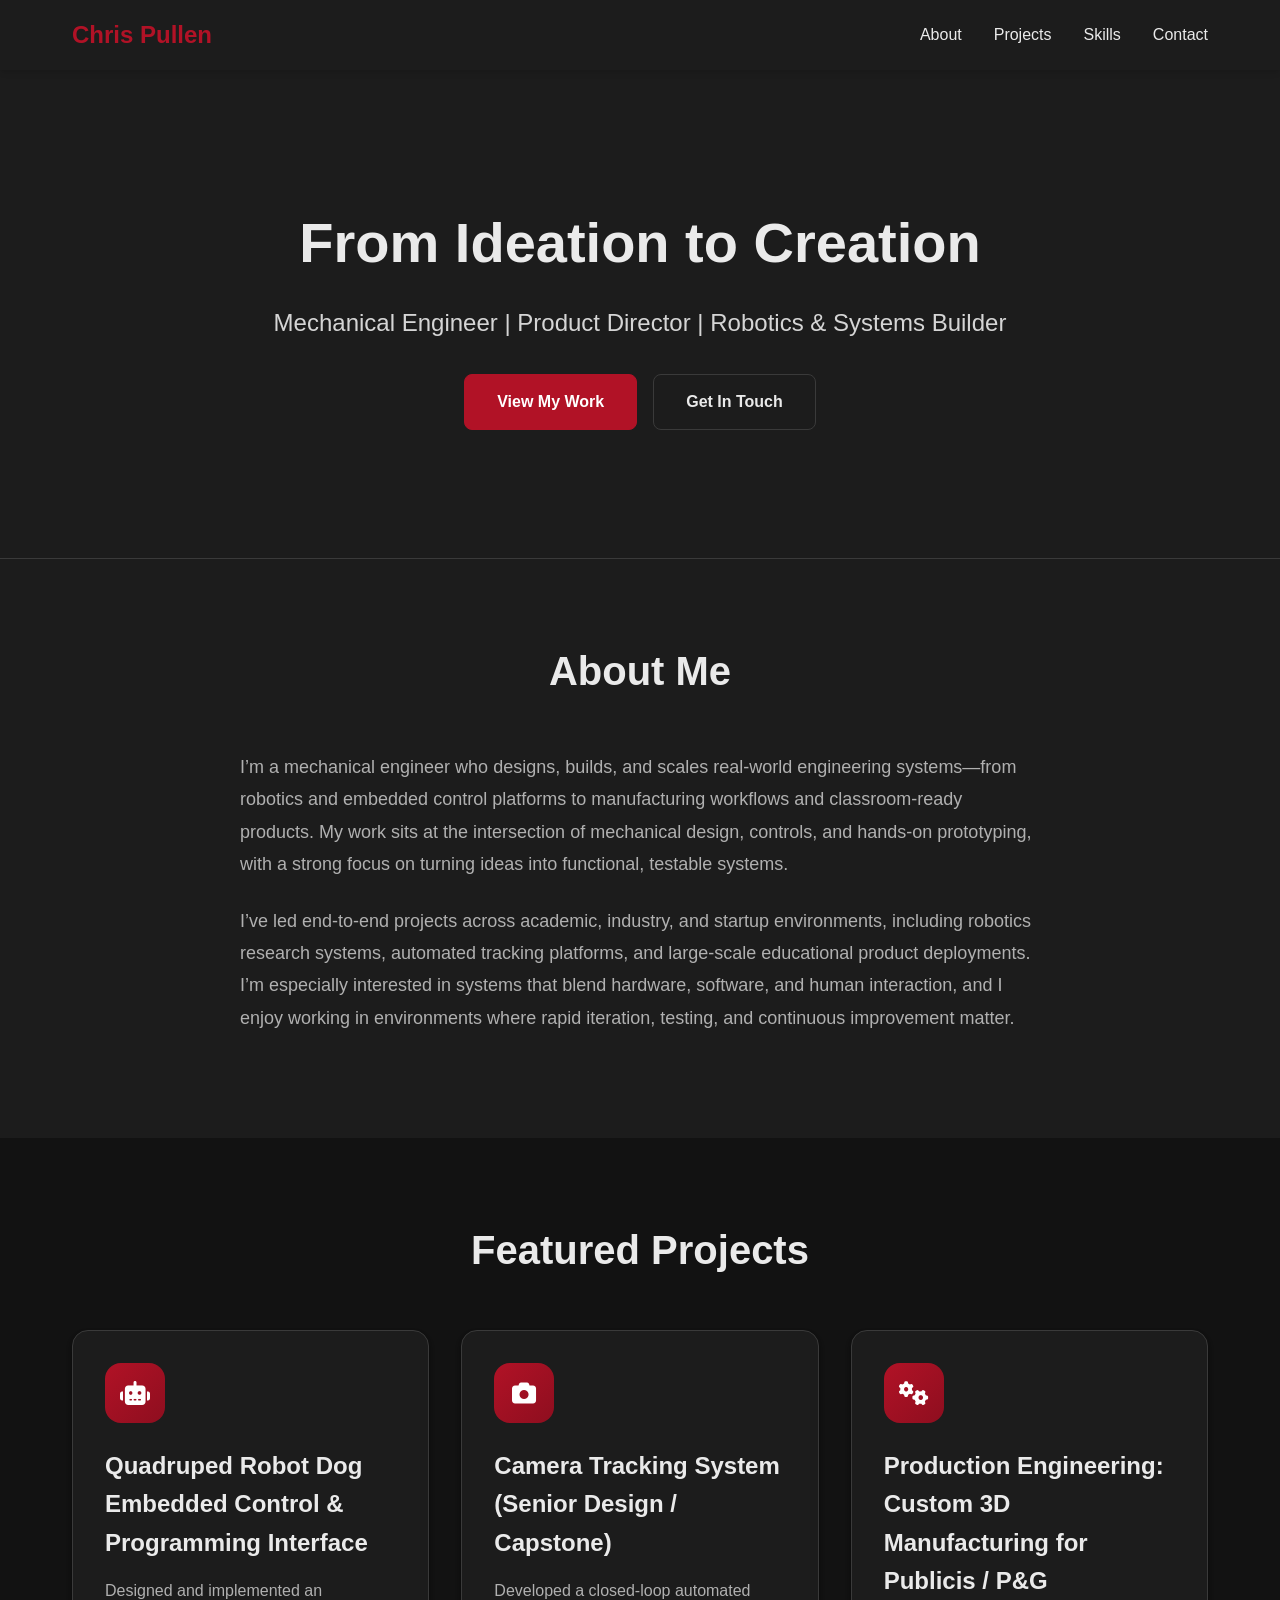
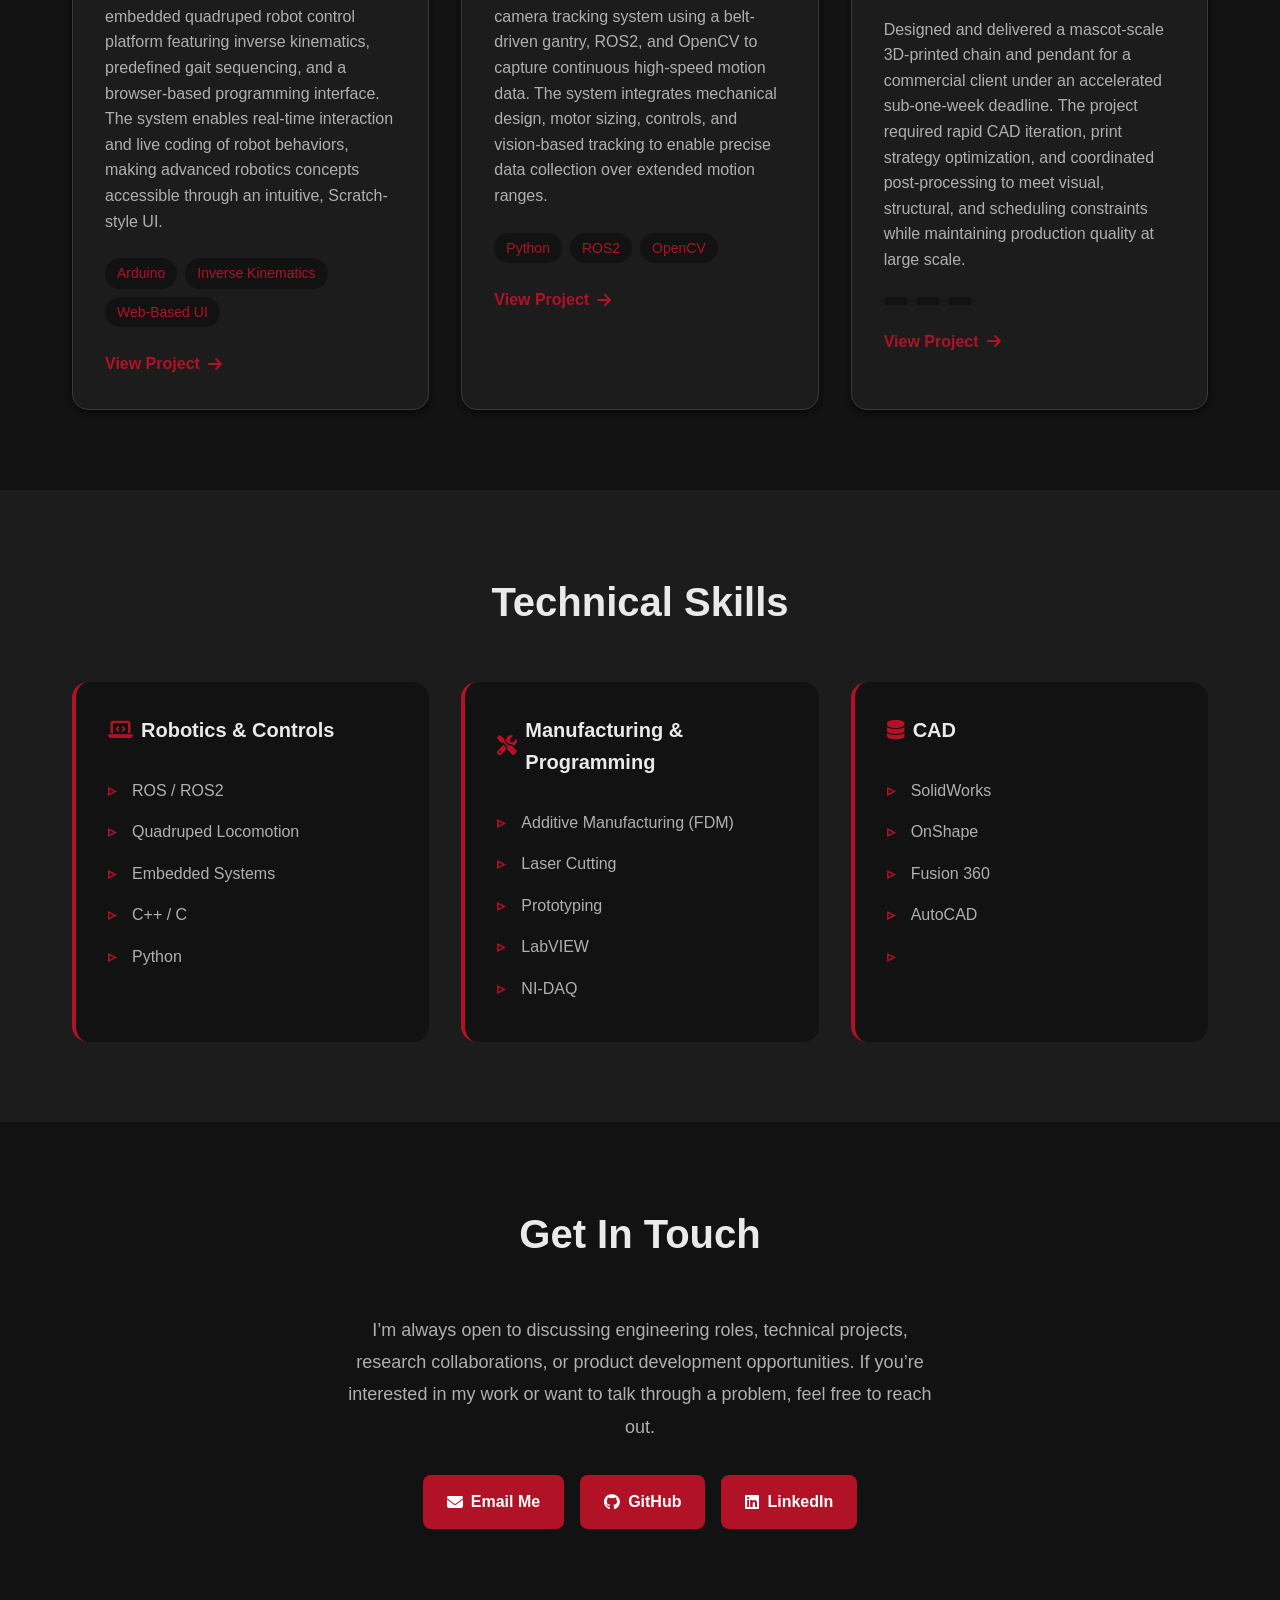
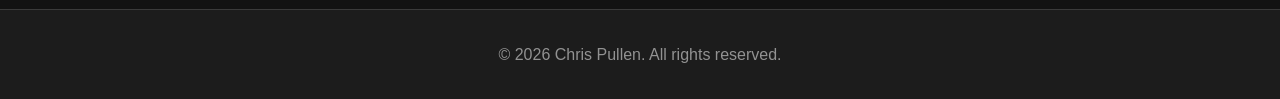
==== index.html @ be99e991 "Add individual project detail pages with gallery placeholders - Created project-quadruped.html, proj" ====
<!DOCTYPE html>
<html lang="en">
<head>
    <meta charset="UTF-8">
    <meta name="viewport" content="width=device-width, initial-scale=1.0">
    <meta name="description" content="Engineering Portfolio - Chris Pullen">
    <title>Chris Pullen - Engineering Portfolio</title>
    <link rel="stylesheet" href="styles.css">
    <link rel="stylesheet" href="https://cdnjs.cloudflare.com/ajax/libs/font-awesome/6.4.0/css/all.min.css">
</head>
<body>
    <!-- Navigation -->
    <nav class="navbar">
        <div class="container">
            <div class="nav-brand">Chris Pullen</div>
            <ul class="nav-menu">
                <li><a href="#about">About</a></li>
                <li><a href="#projects">Projects</a></li>
                <li><a href="#skills">Skills</a></li>
                <li><a href="#contact">Contact</a></li>
            </ul>
            <div class="hamburger">
                <span></span>
                <span></span>
                <span></span>
            </div>
        </div>
    </nav>

    <!-- Hero Section -->
    <section class="hero">
        <div class="container">
            <h1 class="hero-title">From Ideation to Creation</h1>
            
            <p class="hero-subtitle">Mechanical Engineer | Product Director | Robotics & Systems Builder</p>
            <div class="hero-cta">
                <a href="#projects" class="btn btn-primary">View My Work</a>
                <a href="#contact" class="btn btn-secondary">Get In Touch</a>
            </div>
        </div>
    </section>

    <!-- About Section -->
    <section id="about" class="section about">
        <div class="container">
            <h2 class="section-title">About Me</h2>
            <div class="about-content">
                <div class="about-text">
                    <p>
                        I’m a mechanical engineer who designs, builds, and scales real-world engineering systems—from robotics and embedded control platforms to manufacturing workflows and classroom-ready products.
                        My work sits at the intersection of mechanical design, controls, and hands-on prototyping, with a strong focus on turning ideas into functional, testable systems.
                    </p>
                    <p>
                       I’ve led end-to-end projects across academic, industry, and startup environments, including robotics research systems, automated tracking platforms, and large-scale educational product deployments. 
                        I’m especially interested in systems that blend hardware, software, and human interaction, and I enjoy working in environments where rapid iteration, testing, and continuous improvement matter.
                    </p>
                </div>
            </div>
        </div>
    </section>

    <!-- Projects Section -->
    <section id="projects" class="section projects">
        <div class="container">
            <h2 class="section-title">Featured Projects</h2>
            <div class="projects-grid">
                <div class="project-card">
                    <div class="project-icon">
                        <i class="fas fa-robot"></i>
                    </div>
                    <h3>Quadruped Robot Dog Embedded Control & Programming Interface</h3>
                    <p>Designed and implemented an embedded quadruped robot control platform featuring inverse kinematics, predefined gait sequencing, and a browser-based programming interface.
                        The system enables real-time interaction and live coding of robot behaviors, making advanced robotics concepts accessible through an intuitive, Scratch-style UI.</p>
                    <div class="project-tech">
                        <span class="tech-tag">Arduino</span>
                        <span class="tech-tag">Inverse Kinematics</span>
                        <span class="tech-tag">Web-Based UI</span>
                    </div>
                    <a href="project-quadruped.html" class="project-link">View Project <i class="fas fa-arrow-right"></i></a>
                </div>

                <div class="project-card">
                    <div class="project-icon">
                        <i class="fas fa-camera"></i>
                    </div>
                    <h3>Camera Tracking System (Senior Design / Capstone)</h3>
                    <p>Developed a closed-loop automated camera tracking system using a belt-driven gantry, ROS2, and OpenCV to capture continuous high-speed motion data. 
                        The system integrates mechanical design, motor sizing, controls, and vision-based tracking to enable precise data collection over extended motion ranges.</p>
                    <div class="project-tech">
                        <span class="tech-tag">Python</span>
                        <span class="tech-tag">ROS2</span>
                        <span class="tech-tag">OpenCV</span>
                    </div>
                    <a href="project-camera-tracking.html" class="project-link">View Project <i class="fas fa-arrow-right"></i></a>
                </div>

                <div class="project-card">
                    <div class="project-icon">
                        <i class="fas fa-gears"></i>
                    </div>
                    <h3>Production Engineering: Custom 3D Manufacturing for Publicis / P&G</h3>
                    <p>Designed and delivered a mascot-scale 3D-printed chain and pendant for a commercial client under an accelerated sub-one-week deadline.
                        The project required rapid CAD iteration, print strategy optimization, and coordinated post-processing to meet visual, structural, and scheduling constraints while maintaining production quality at large scale.</p>
                    <div class="project-tech">
                        <span class="tech-tag"></span>
                        <span class="tech-tag"></span>
                        <span class="tech-tag"></span>
                    </div>
                    <a href="project-3d-manufacturing.html" class="project-link">View Project <i class="fas fa-arrow-right"></i></a>
                </div>
            </div>
        </div>
    </section>

    <!-- Skills Section -->
    <section id="skills" class="section skills">
        <div class="container">
            <h2 class="section-title">Technical Skills</h2>
            <div class="skills-grid">
                <div class="skill-category">
                    <h3><i class="fas fa-laptop-code"></i> Robotics & Controls</h3>
                    <ul>
                        <li>ROS / ROS2</li>
                        <li>Quadruped Locomotion</li>
                        <li>Embedded Systems</li>
                        <li>C++ / C</li>
                        <li>Python</li>
                    </ul>
                </div>

                <div class="skill-category">
                    <h3><i class="fas fa-tools"></i> Manufacturing & Programming</h3>
                    <ul>
                        <li>Additive Manufacturing (FDM)</li>
                        <li>Laser Cutting</li>
                        <li>Prototyping</li>
                        <li>LabVIEW</li>
                        <li>NI-DAQ</li>
                    </ul>
                </div>

                <div class="skill-category">
                    <h3><i class="fas fa-database"></i>CAD</h3>
                    <ul>
                        <li>SolidWorks</li>
                        <li>OnShape</li>
                        <li>Fusion 360</li>
                        <li>AutoCAD</li>
                        <li></li>
                    </ul>
                </div>
            </div>
        </div>
    </section>

    <!-- Contact Section -->
    <section id="contact" class="section contact">
        <div class="container">
            <h2 class="section-title">Get In Touch</h2>
            <div class="contact-content">
                <p class="contact-text">
                    I’m always open to discussing engineering roles, technical projects, research collaborations, or product development opportunities. If you’re interested in my work or want to talk through a problem, feel free to reach out.
                </p>
                <div class="contact-links">
                    <a href="mailto:fivepullens@gmail.com" class="contact-btn">
                        <i class="fas fa-envelope"></i> Email Me
                    </a>
                    <a href="https://github.com/Chrispullen2001" target="_blank" class="contact-btn">
                        <i class="fab fa-github"></i> GitHub
                    </a>
                    <a href="https://linkedin.com/in/christopher-pullen-169171200" target="_blank" class="contact-btn">
                        <i class="fab fa-linkedin"></i> LinkedIn
                    </a>
                </div>
            </div>
        </div>
    </section>

    <!-- Footer -->
    <footer class="footer">
        <div class="container">
            <p>&copy; 2026 Chris Pullen. All rights reserved.</p>
        </div>
    </footer>

    <script src="script.js"></script>
</body>
</html>
---- styles.css ----
/* Global Styles */
* {
    margin: 0;
    padding: 0;
    box-sizing: border-box;
}

:root {
    --primary-color: #B11226;
    --secondary-color: #1C1C1C;
    --accent-color: #8E0E1F;
    --text-primary: #EAEAEA;
    --text-secondary: #B0B0B0;
    --bg-light: #121212;
    --bg-white: #1C1C1C;
    --border-color: #3A3A3A;
    --shadow: 0 4px 6px -1px rgba(0, 0, 0, 0.4), 0 2px 4px -1px rgba(0, 0, 0, 0.3);
}

body {
    font-family: -apple-system, BlinkMacSystemFont, 'Segoe UI', Roboto, 'Helvetica Neue', Arial, sans-serif;
    line-height: 1.6;
    color: var(--text-primary);
    background-color: var(--bg-light);
}

.container {
    max-width: 1200px;
    margin: 0 auto;
    padding: 0 2rem;
}

.section {
    padding: 5rem 0;
}

.section-title {
    font-size: 2.5rem;
    font-weight: 700;
    text-align: center;
    margin-bottom: 3rem;
    color: var(--text-primary);
}

/* Navigation */
.navbar {
    background-color: var(--bg-white);
    box-shadow: var(--shadow);
    position: sticky;
    top: 0;
    z-index: 1000;
}

.navbar .container {
    display: flex;
    justify-content: space-between;
    align-items: center;
    padding: 1rem 2rem;
}

.nav-brand {
    font-size: 1.5rem;
    font-weight: 700;
    color: var(--primary-color);
}

.nav-menu {
    display: flex;
    list-style: none;
    gap: 2rem;
}

.nav-menu a {
    text-decoration: none;
    color: var(--text-primary);
    font-weight: 500;
    transition: color 0.3s ease;
}

.nav-menu a:hover {
    color: var(--primary-color);
}

.hamburger {
    display: none;
    flex-direction: column;
    cursor: pointer;
}

.hamburger span {
    width: 25px;
    height: 3px;
    background-color: var(--text-primary);
    margin: 3px 0;
    transition: 0.3s;
}

/* Hero Section */
.hero {
    background-color: var(--secondary-color);
    color: var(--text-primary);
    padding: 8rem 0;
    text-align: center;
    border-bottom: 1px solid var(--border-color);
}

.hero-title {
    font-size: 3.5rem;
    font-weight: 800;
    margin-bottom: 1rem;
}

.highlight {
    color: var(--primary-color);
}


.hero-subtitle {
    font-size: 1.5rem;
    margin-bottom: 2rem;
    opacity: 0.9;
}

.hero-cta {
    display: flex;
    gap: 1rem;
    justify-content: center;
    flex-wrap: wrap;
}

.btn {
    padding: 0.875rem 2rem;
    border-radius: 0.5rem;
    text-decoration: none;
    font-weight: 600;
    transition: all 0.3s ease;
    display: inline-block;
}

.btn-primary {
    background-color: var(--primary-color);
    color: #ffffff;
    border: 1px solid var(--primary-color);
}

.btn-primary:hover {
    background-color: var(--accent-color);
    border-color: var(--accent-color);
    transform: translateY(-2px);
    box-shadow: 0 10px 20px rgba(0, 0, 0, 0.35);
}


.btn-secondary {
    background-color: transparent;
    color: var(--text-primary);
    border: 1px solid var(--border-color);
}

.btn-secondary:hover {
    border-color: var(--primary-color);
    color: var(--primary-color);
    background-color: rgba(177, 18, 38, 0.08);
}

/* About Section */
.about {
    background-color: var(--bg-white);
}

.about-content {
    max-width: 800px;
    margin: 0 auto;
}

.about-text p {
    font-size: 1.125rem;
    line-height: 1.8;
    color: var(--text-secondary);
    margin-bottom: 1.5rem;
}

/* Projects Section */
.projects {
    background-color: var(--bg-light);
}

.projects-grid {
    display: grid;
    grid-template-columns: repeat(auto-fit, minmax(300px, 1fr));
    gap: 2rem;
}

.project-card {
    background-color: var(--bg-white);
    border-radius: 1rem;
    padding: 2rem;
    border: 1px solid var(--border-color);
    box-shadow: var(--shadow);
    transition: transform 0.3s ease, box-shadow 0.3s ease;
}


.project-card:hover {
    transform: translateY(-5px);
    box-shadow: 0 20px 30px rgba(0, 0, 0, 0.45);
}

.project-icon {
    width: 60px;
    height: 60px;
    background: linear-gradient(135deg, var(--primary-color), var(--accent-color));
    border-radius: 1rem;
    display: flex;
    align-items: center;
    justify-content: center;
    margin-bottom: 1.5rem;
}

.project-icon i {
    font-size: 1.5rem;
    color: white;
}

.project-card h3 {
    font-size: 1.5rem;
    margin-bottom: 1rem;
    color: var(--text-primary);
}

.project-card p {
    color: var(--text-secondary);
    margin-bottom: 1.5rem;
    line-height: 1.6;
}

.project-tech {
    display: flex;
    flex-wrap: wrap;
    gap: 0.5rem;
    margin-bottom: 1.5rem;
}

.tech-tag {
    background-color: var(--bg-light);
    color: var(--primary-color);
    padding: 0.25rem 0.75rem;
    border-radius: 1rem;
    font-size: 0.875rem;
    font-weight: 500;
}

.project-link {
    color: var(--primary-color);
    text-decoration: none;
    font-weight: 600;
    display: inline-flex;
    align-items: center;
    gap: 0.5rem;
    transition: gap 0.3s ease;
}

.project-link:hover {
    gap: 1rem;
}

/* Skills Section */
.skills {
    background-color: var(--bg-white);
}

.skills-grid {
    display: grid;
    grid-template-columns: repeat(auto-fit, minmax(250px, 1fr));
    gap: 2rem;
}

.skill-category {
    background-color: var(--bg-light);
    border-radius: 1rem;
    padding: 2rem;
    border-left: 4px solid var(--primary-color);
}

.skill-category h3 {
    font-size: 1.25rem;
    margin-bottom: 1.5rem;
    color: var(--text-primary);
    display: flex;
    align-items: center;
    gap: 0.5rem;
}

.skill-category h3 i {
    color: var(--primary-color);
}

.skill-category ul {
    list-style: none;
}

.skill-category ul li {
    padding: 0.5rem 0;
    color: var(--text-secondary);
    position: relative;
    padding-left: 1.5rem;
}

.skill-category ul li::before {
    content: "▹";
    position: absolute;
    left: 0;
    color: var(--primary-color);
    font-weight: bold;
}

/* Contact Section */
.contact {
    background-color: var(--bg-light);
}

.contact-content {
    max-width: 600px;
    margin: 0 auto;
    text-align: center;
}

.contact-text {
    font-size: 1.125rem;
    color: var(--text-secondary);
    margin-bottom: 2rem;
    line-height: 1.8;
}

.contact-links {
    display: flex;
    justify-content: center;
    gap: 1rem;
    flex-wrap: wrap;
}

.contact-btn {
    padding: 0.875rem 1.5rem;
    background-color: var(--primary-color);
    color: white;
    text-decoration: none;
    border-radius: 0.5rem;
    font-weight: 600;
    display: inline-flex;
    align-items: center;
    gap: 0.5rem;
    transition: all 0.3s ease;
}

.contact-btn:hover {
    background-color: var(--secondary-color);
    transform: translateY(-2px);
    box-shadow: 0 10px 20px rgba(0, 0, 0, 0.2);
}

/* Footer */
.footer {
    background-color: var(--secondary-color);
    color: var(--text-secondary);
    text-align: center;
    padding: 2rem 0;
    border-top: 1px solid var(--border-color);
}


.footer p {
    opacity: 0.8;
}

/* Responsive Design */
@media (max-width: 768px) {
    .hamburger {
        display: flex;
    }

    .nav-menu {
        position: fixed;
        left: -100%;
        top: 70px;
        flex-direction: column;
        background-color: var(--bg-white);
        width: 100%;
        text-align: center;
        transition: 0.3s;
        box-shadow: var(--shadow);
        padding: 2rem 0;
    }

    .nav-menu.active {
        left: 0;
    }

    .hero-title {
        font-size: 2.5rem;
    }

    .hero-subtitle {
        font-size: 1.25rem;
    }

    .section-title {
        font-size: 2rem;
    }

    .hero-cta {
        flex-direction: column;
        align-items: center;
    }

    .btn {
        width: 100%;
        max-width: 300px;
    }

    .projects-grid {
        grid-template-columns: 1fr;
    }

    .skills-grid {
        grid-template-columns: 1fr;
    }

    .contact-links {
        flex-direction: column;
        align-items: center;
    }

    .contact-btn {
        width: 100%;
        max-width: 300px;
        justify-content: center;
    }
}

/* =====================
   Project Detail Pages
   ===================== */

.nav-brand {
    text-decoration: none;
}

.project-hero {
    background-color: var(--secondary-color);
    border-bottom: 1px solid var(--border-color);
    padding: 4rem 0 3rem;
}

.back-link {
    display: inline-flex;
    align-items: center;
    gap: 0.5rem;
    color: var(--text-secondary);
    text-decoration: none;
    font-size: 0.9rem;
    margin-bottom: 2rem;
    transition: color 0.3s ease;
}

.back-link:hover {
    color: var(--primary-color);
}

.project-hero-content {
    display: flex;
    align-items: flex-start;
    gap: 2rem;
}

.project-hero-icon {
    width: 80px;
    height: 80px;
    background: linear-gradient(135deg, var(--primary-color), var(--accent-color));
    border-radius: 1.25rem;
    display: flex;
    align-items: center;
    justify-content: center;
    flex-shrink: 0;
}

.project-hero-icon i {
    font-size: 2rem;
    color: white;
}

.project-hero h1 {
    font-size: 2.5rem;
    font-weight: 800;
    color: var(--text-primary);
    margin-bottom: 0.5rem;
}

.project-hero-subtitle {
    font-size: 1.15rem;
    color: var(--text-secondary);
    margin-bottom: 1rem;
}

/* Project content layout */
.project-section {
    background-color: var(--bg-light);
}

.project-content {
    display: grid;
    grid-template-columns: 1fr 280px;
    gap: 3rem;
    align-items: start;
}

.project-main p {
    color: var(--text-secondary);
    line-height: 1.8;
    margin-bottom: 1.5rem;
}

.project-section-title {
    font-size: 1.6rem;
    font-weight: 700;
    color: var(--text-primary);
    margin-top: 2.5rem;
    margin-bottom: 1.25rem;
    padding-bottom: 0.5rem;
    border-bottom: 2px solid var(--primary-color);
    display: inline-block;
}

/* Detail cards */
.detail-grid {
    display: grid;
    grid-template-columns: repeat(auto-fit, minmax(240px, 1fr));
    gap: 1.25rem;
    margin-bottom: 1rem;
}

.detail-card {
    background-color: var(--bg-white);
    border-radius: 0.75rem;
    padding: 1.5rem;
    border: 1px solid var(--border-color);
}

.detail-card h3 {
    font-size: 1rem;
    font-weight: 700;
    color: var(--text-primary);
    margin-bottom: 0.75rem;
    display: flex;
    align-items: center;
    gap: 0.5rem;
}

.detail-card h3 i {
    color: var(--primary-color);
}

.detail-card p {
    color: var(--text-secondary);
    font-size: 0.9rem;
    line-height: 1.6;
    margin-bottom: 0;
}

/* Challenges list */
.challenge-list {
    list-style: none;
    padding: 0;
    margin-bottom: 1rem;
}

.challenge-list li {
    color: var(--text-secondary);
    padding: 0.6rem 0 0.6rem 1.75rem;
    position: relative;
    line-height: 1.6;
    border-bottom: 1px solid var(--border-color);
}

.challenge-list li:last-child {
    border-bottom: none;
}

.challenge-list li::before {
    content: "▹";
    position: absolute;
    left: 0;
    color: var(--primary-color);
    font-weight: bold;
}

/* Sidebar */
.project-sidebar {
    position: sticky;
    top: 80px;
    display: flex;
    flex-direction: column;
    gap: 1.5rem;
}

.sidebar-card {
    background-color: var(--bg-white);
    border-radius: 0.75rem;
    padding: 1.5rem;
    border: 1px solid var(--border-color);
}

.sidebar-card h3 {
    font-size: 1rem;
    font-weight: 700;
    color: var(--text-primary);
    margin-bottom: 1rem;
    padding-bottom: 0.5rem;
    border-bottom: 1px solid var(--border-color);
}

.info-list {
    list-style: none;
    padding: 0;
}

.info-list li {
    display: flex;
    justify-content: space-between;
    padding: 0.4rem 0;
    color: var(--text-secondary);
    font-size: 0.875rem;
    border-bottom: 1px solid var(--border-color);
}

.info-list li:last-child {
    border-bottom: none;
}

.info-list li span:first-child {
    color: var(--text-secondary);
    font-weight: 500;
}

.info-list li span:last-child {
    color: var(--text-primary);
    text-align: right;
}

.info-list.stacked li {
    display: block;
    padding: 0.4rem 0;
    padding-left: 1.25rem;
    position: relative;
    justify-content: unset;
}

.info-list.stacked li::before {
    content: "▹";
    position: absolute;
    left: 0;
    color: var(--primary-color);
}

/* Gallery */
.gallery-section {
    background-color: var(--bg-white);
}

.gallery-grid {
    display: grid;
    grid-template-columns: repeat(auto-fit, minmax(220px, 1fr));
    gap: 1.5rem;
    margin-bottom: 1rem;
}

.gallery-placeholder {
    background-color: var(--bg-light);
    border: 2px dashed var(--border-color);
    border-radius: 0.75rem;
    aspect-ratio: 4/3;
    display: flex;
    flex-direction: column;
    align-items: center;
    justify-content: center;
    gap: 0.75rem;
    color: var(--text-secondary);
    transition: border-color 0.3s ease;
}

.gallery-placeholder:hover {
    border-color: var(--primary-color);
}

.gallery-placeholder i {
    font-size: 2.5rem;
    color: var(--border-color);
}

.gallery-placeholder p {
    font-size: 0.875rem;
}

.gallery-note {
    text-align: center;
    color: var(--text-secondary);
    font-size: 0.9rem;
    font-style: italic;
    margin-top: 0.5rem;
}

.back-section {
    background-color: var(--bg-light);
    padding: 2rem 0;
}

/* Responsive for project pages */
@media (max-width: 900px) {
    .project-content {
        grid-template-columns: 1fr;
    }

    .project-sidebar {
        position: static;
    }
}

@media (max-width: 600px) {
    .project-hero-content {
        flex-direction: column;
        gap: 1.25rem;
    }

    .project-hero h1 {
        font-size: 1.8rem;
    }

    .detail-grid {
        grid-template-columns: 1fr;
    }
}

@media (max-width: 480px) {
    .container {
        padding: 0 1rem;
    }

    .hero {
        padding: 5rem 0;
    }

    .hero-title {
        font-size: 2rem;
    }

    .section {
        padding: 3rem 0;
    }
}
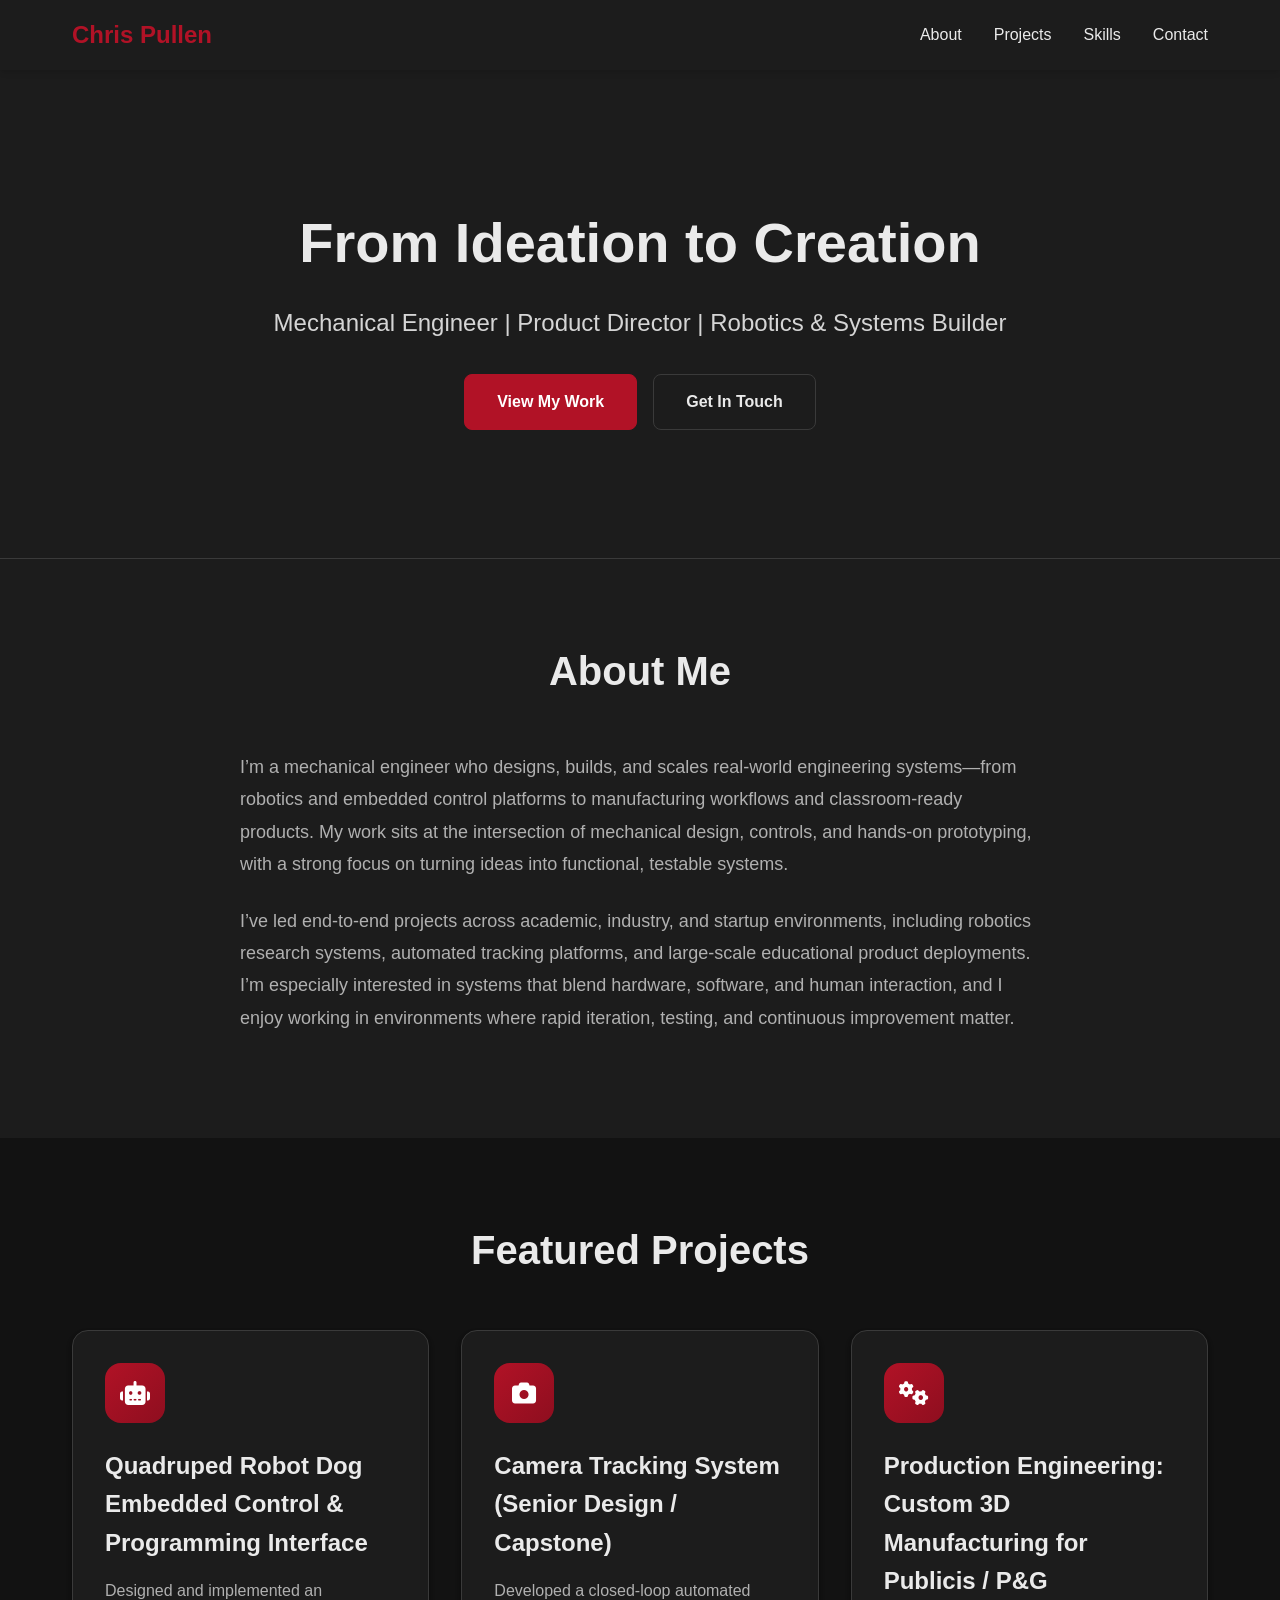
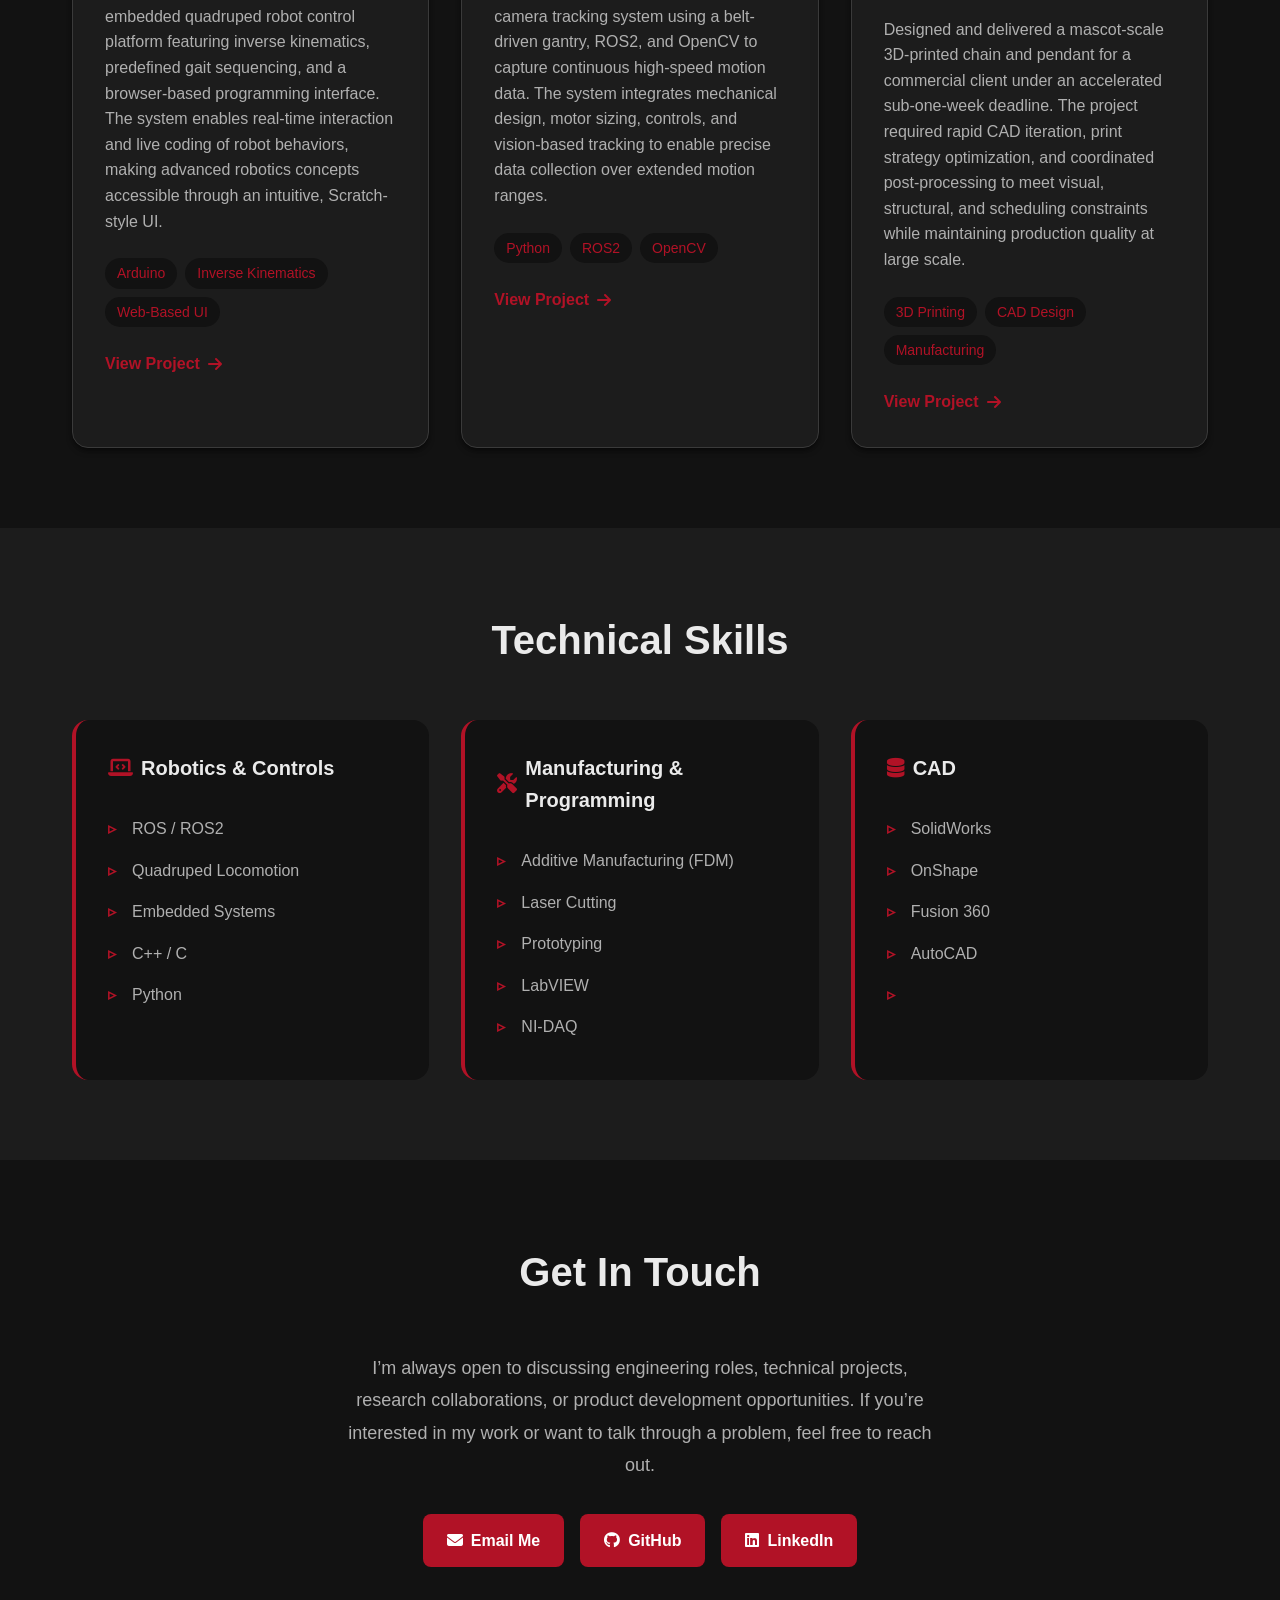
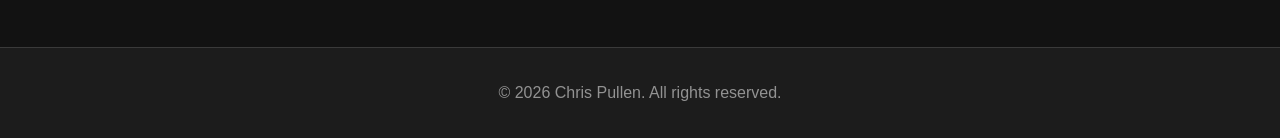
==== commit 70edbd80: "updated links" ====
--- a/index.html
+++ b/index.html
@@ -76,7 +76,7 @@
                         <span class="tech-tag">Inverse Kinematics</span>
                         <span class="tech-tag">Web-Based UI</span>
                     </div>
-                    <a href="project-quadruped.html" class="project-link">View Project <i class="fas fa-arrow-right"></i></a>
+                    <a href="projects/quadruped-robot.html" class="project-link">View Project <i class="fas fa-arrow-right"></i></a>
                 </div>
 
                 <div class="project-card">
@@ -91,7 +91,7 @@
                         <span class="tech-tag">ROS2</span>
                         <span class="tech-tag">OpenCV</span>
                     </div>
-                    <a href="project-camera-tracking.html" class="project-link">View Project <i class="fas fa-arrow-right"></i></a>
+                    <a href="projects/camera-tracking.html" class="project-link">View Project <i class="fas fa-arrow-right"></i></a>
                 </div>
 
                 <div class="project-card">
@@ -102,11 +102,11 @@
                     <p>Designed and delivered a mascot-scale 3D-printed chain and pendant for a commercial client under an accelerated sub-one-week deadline.
                         The project required rapid CAD iteration, print strategy optimization, and coordinated post-processing to meet visual, structural, and scheduling constraints while maintaining production quality at large scale.</p>
                     <div class="project-tech">
-                        <span class="tech-tag"></span>
-                        <span class="tech-tag"></span>
-                        <span class="tech-tag"></span>
+                        <span class="tech-tag">3D Printing</span>
+                        <span class="tech-tag">CAD Design</span>
+                        <span class="tech-tag">Manufacturing</span>
                     </div>
-                    <a href="project-3d-manufacturing.html" class="project-link">View Project <i class="fas fa-arrow-right"></i></a>
+                    <a href="projects/production-engineering.html" class="project-link">View Project <i class="fas fa-arrow-right"></i></a>
                 </div>
             </div>
         </div>
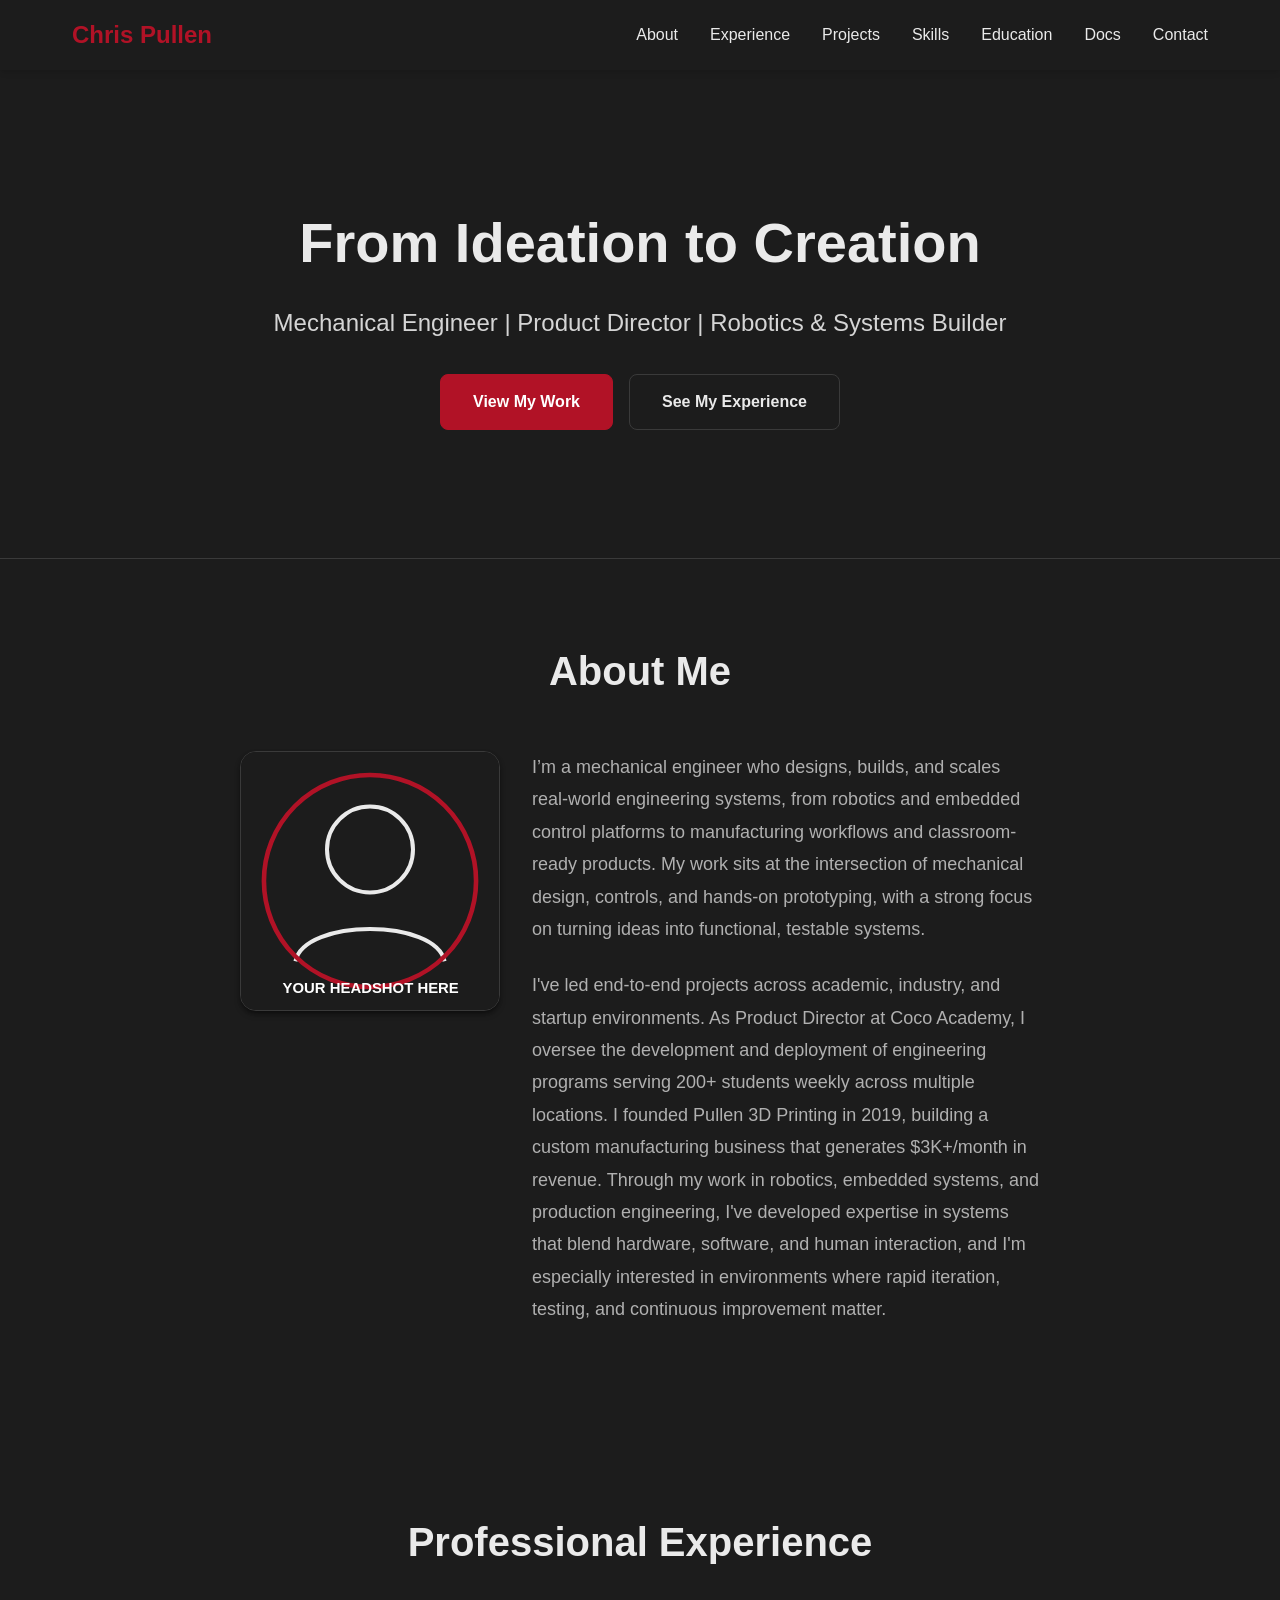
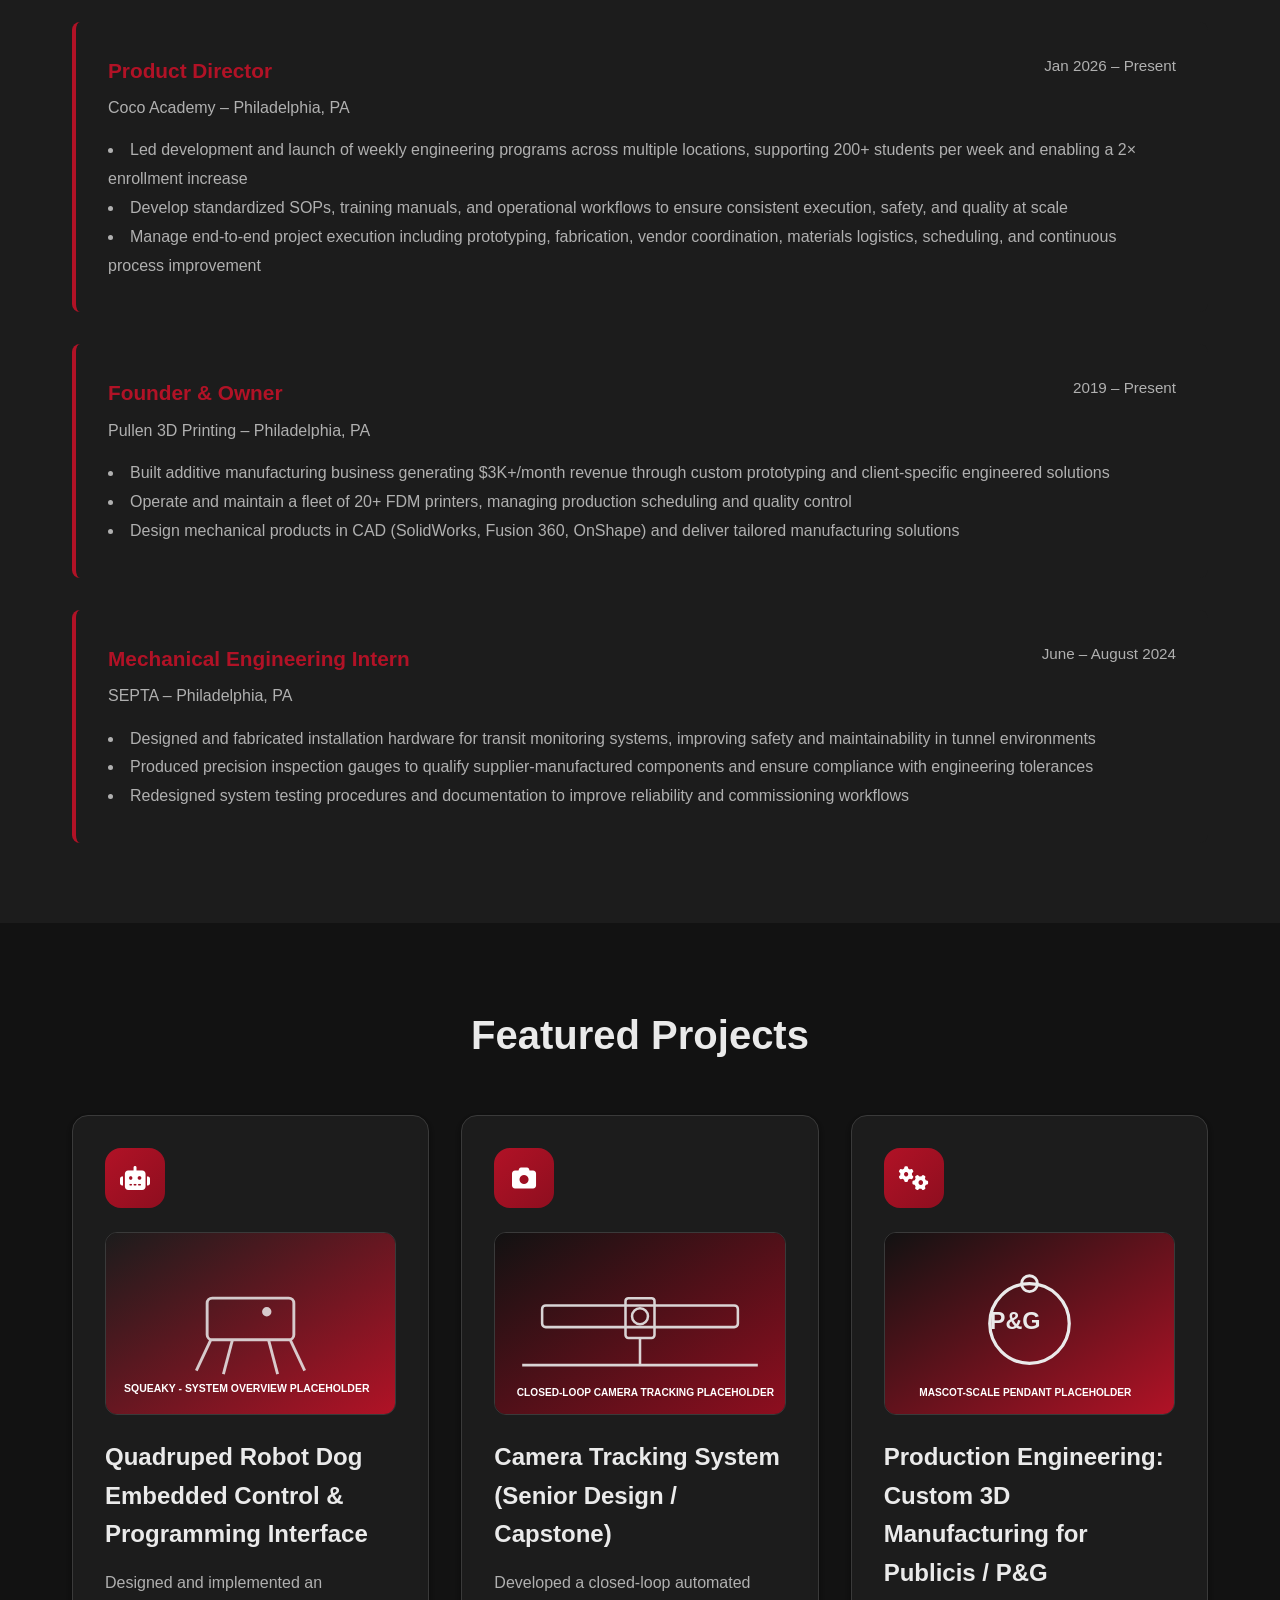
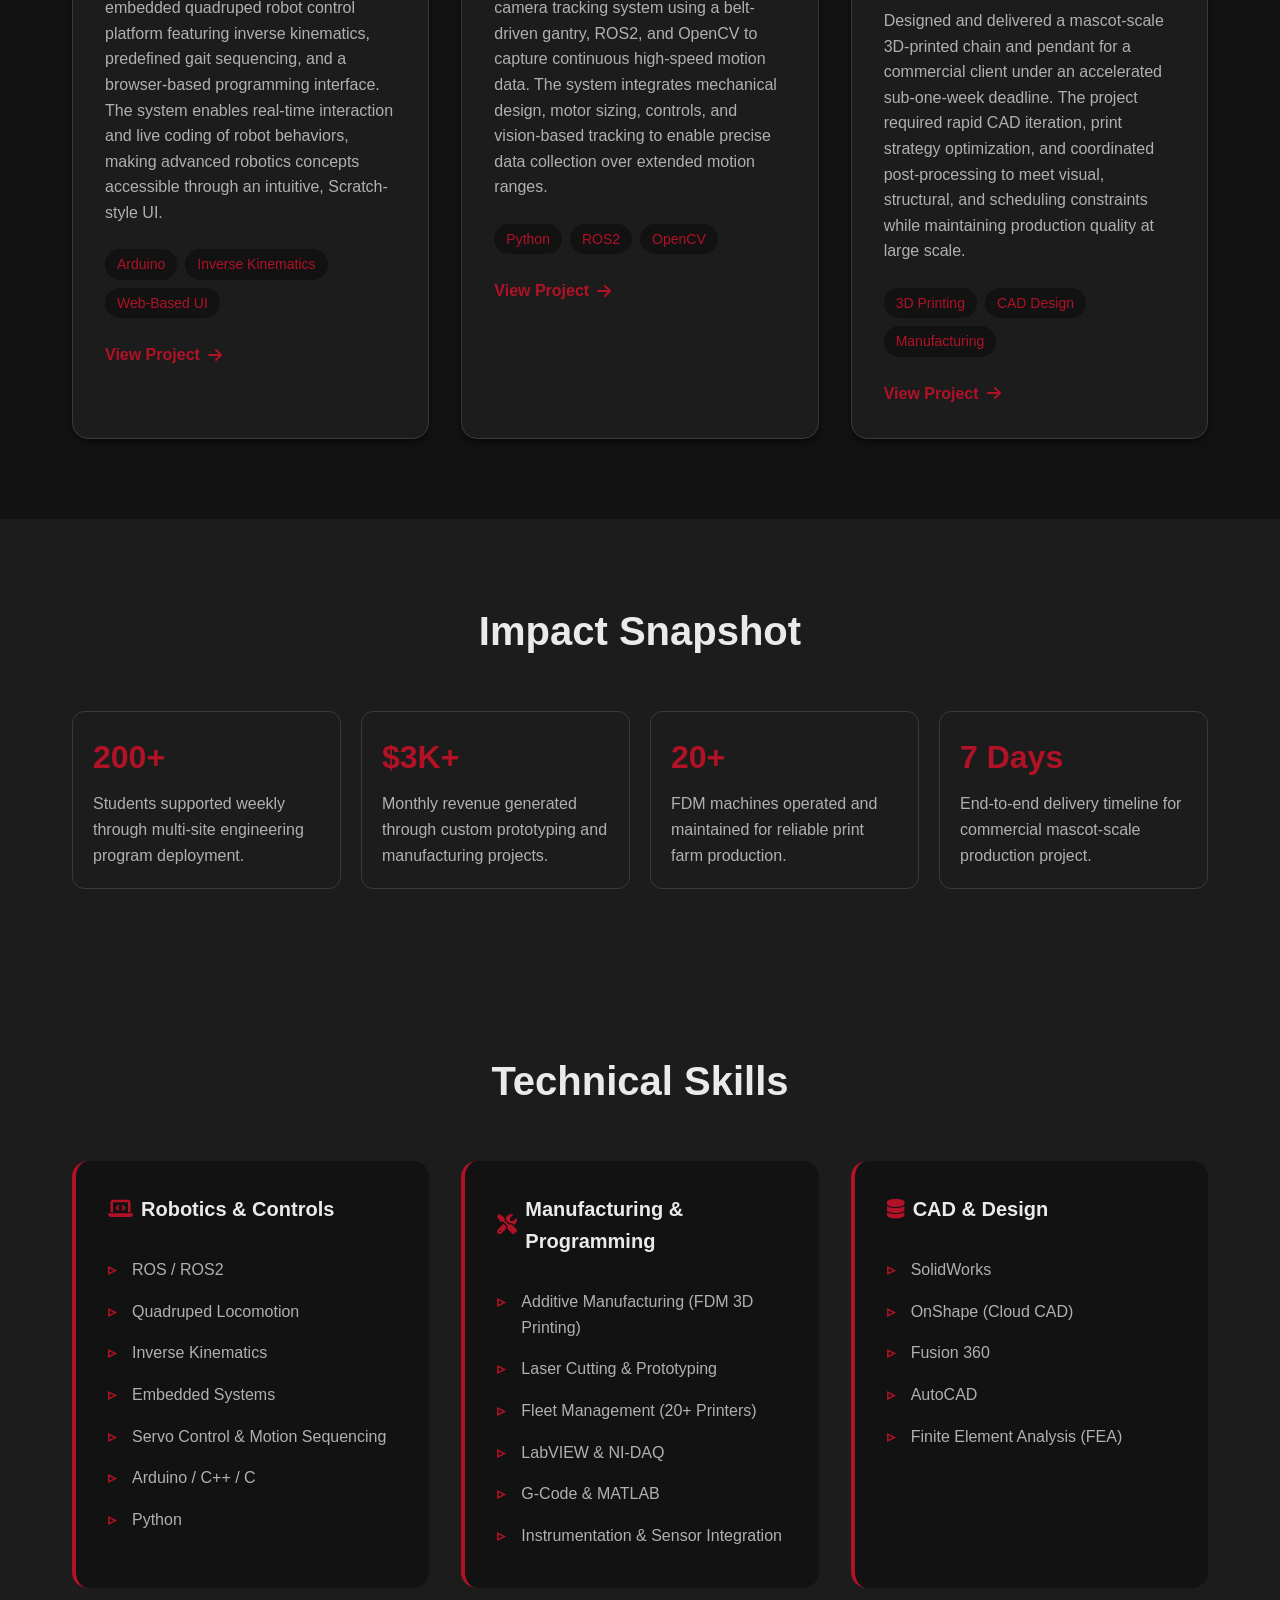
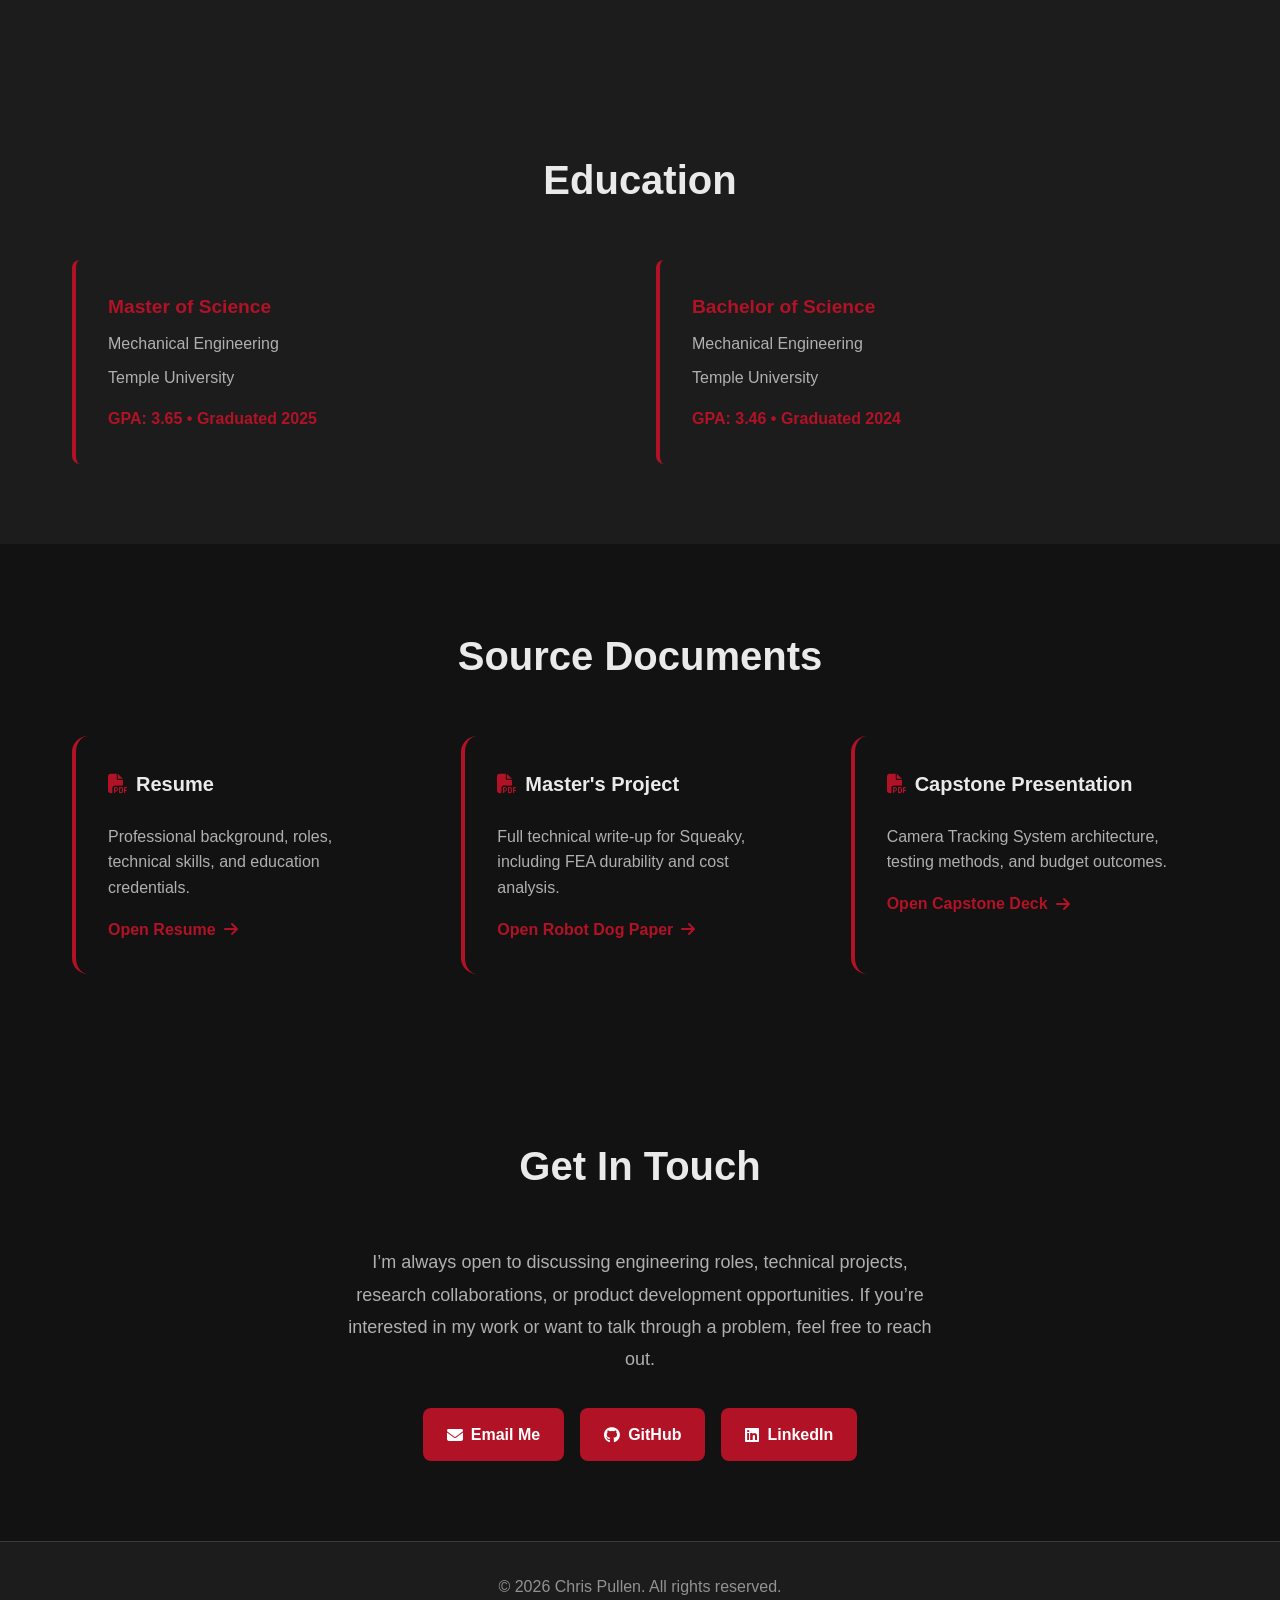
==== commit b5b92b65: "update index.html and add project pages" ====
--- a/index.html
+++ b/index.html
@@ -15,8 +15,11 @@
             <div class="nav-brand">Chris Pullen</div>
             <ul class="nav-menu">
                 <li><a href="#about">About</a></li>
+                <li><a href="#experience">Experience</a></li>
                 <li><a href="#projects">Projects</a></li>
                 <li><a href="#skills">Skills</a></li>
+                <li><a href="#education">Education</a></li>
+                <li><a href="#documents">Docs</a></li>
                 <li><a href="#contact">Contact</a></li>
             </ul>
             <div class="hamburger">
@@ -35,7 +38,7 @@
             <p class="hero-subtitle">Mechanical Engineer | Product Director | Robotics & Systems Builder</p>
             <div class="hero-cta">
                 <a href="#projects" class="btn btn-primary">View My Work</a>
-                <a href="#contact" class="btn btn-secondary">Get In Touch</a>
+                <a href="#experience" class="btn btn-secondary">See My Experience</a>
             </div>
         </div>
     </section>
@@ -45,15 +48,70 @@
         <div class="container">
             <h2 class="section-title">About Me</h2>
             <div class="about-content">
-                <div class="about-text">
-                    <p>
-                        I’m a mechanical engineer who designs, builds, and scales real-world engineering systems—from robotics and embedded control platforms to manufacturing workflows and classroom-ready products.
-                        My work sits at the intersection of mechanical design, controls, and hands-on prototyping, with a strong focus on turning ideas into functional, testable systems.
-                    </p>
-                    <p>
-                       I’ve led end-to-end projects across academic, industry, and startup environments, including robotics research systems, automated tracking platforms, and large-scale educational product deployments. 
-                        I’m especially interested in systems that blend hardware, software, and human interaction, and I enjoy working in environments where rapid iteration, testing, and continuous improvement matter.
-                    </p>
+                <div class="about-layout">
+                    <img src="assets/photos/headshot-placeholder.svg" alt="Chris Pullen headshot placeholder" class="about-photo">
+                    <div class="about-text">
+                        <p>
+                            I’m a mechanical engineer who designs, builds, and scales real-world engineering systems, from robotics and embedded control platforms to manufacturing workflows and classroom-ready products.
+                            My work sits at the intersection of mechanical design, controls, and hands-on prototyping, with a strong focus on turning ideas into functional, testable systems.
+                        </p>
+                        <p>
+                           I've led end-to-end projects across academic, industry, and startup environments. As Product Director at Coco Academy, I oversee the development and deployment of engineering programs serving 200+ students weekly across multiple locations. I founded Pullen 3D Printing in 2019, building a custom manufacturing business that generates $3K+/month in revenue. Through my work in robotics, embedded systems, and production engineering, I've developed expertise in systems that blend hardware, software, and human interaction, and I'm especially interested in environments where rapid iteration, testing, and continuous improvement matter.
+                        </p>
+                    </div>
+                </div>
+            </div>
+        </div>
+    </section>
+
+    <!-- Experience Section -->
+    <section id="experience" class="section experience" style="background: var(--secondary-color);">
+        <div class="container">
+            <h2 class="section-title">Professional Experience</h2>
+            <div class="experience-grid" style="display: grid; gap: 2rem;">
+                <div style="background: var(--bg-white); padding: 2rem; border-radius: 8px; border-left: 4px solid var(--primary-color);">
+                    <div style="display: flex; justify-content: space-between; align-items: start; margin-bottom: 1rem;">
+                        <div>
+                            <h3 style="color: var(--primary-color); margin: 0 0 0.5rem 0; font-size: 1.3rem;">Product Director</h3>
+                            <p style="color: var(--text-secondary); margin: 0; font-weight: 500;">Coco Academy – Philadelphia, PA</p>
+                        </div>
+                        <span style="color: var(--text-secondary); font-size: 0.95rem; white-space: nowrap;">Jan 2026 – Present</span>
+                    </div>
+                    <ul style="list-style-position: inside; color: var(--text-secondary); line-height: 1.8; margin: 1rem 0 0 0;">
+                        <li>Led development and launch of weekly engineering programs across multiple locations, supporting 200+ students per week and enabling a 2× enrollment increase</li>
+                        <li>Develop standardized SOPs, training manuals, and operational workflows to ensure consistent execution, safety, and quality at scale</li>
+                        <li>Manage end-to-end project execution including prototyping, fabrication, vendor coordination, materials logistics, scheduling, and continuous process improvement</li>
+                    </ul>
+                </div>
+
+                <div style="background: var(--bg-white); padding: 2rem; border-radius: 8px; border-left: 4px solid var(--primary-color);">
+                    <div style="display: flex; justify-content: space-between; align-items: start; margin-bottom: 1rem;">
+                        <div>
+                            <h3 style="color: var(--primary-color); margin: 0 0 0.5rem 0; font-size: 1.3rem;">Founder & Owner</h3>
+                            <p style="color: var(--text-secondary); margin: 0; font-weight: 500;">Pullen 3D Printing – Philadelphia, PA</p>
+                        </div>
+                        <span style="color: var(--text-secondary); font-size: 0.95rem; white-space: nowrap;">2019 – Present</span>
+                    </div>
+                    <ul style="list-style-position: inside; color: var(--text-secondary); line-height: 1.8; margin: 1rem 0 0 0;">
+                        <li>Built additive manufacturing business generating $3K+/month revenue through custom prototyping and client-specific engineered solutions</li>
+                        <li>Operate and maintain a fleet of 20+ FDM printers, managing production scheduling and quality control</li>
+                        <li>Design mechanical products in CAD (SolidWorks, Fusion 360, OnShape) and deliver tailored manufacturing solutions</li>
+                    </ul>
+                </div>
+
+                <div style="background: var(--bg-white); padding: 2rem; border-radius: 8px; border-left: 4px solid var(--primary-color);">
+                    <div style="display: flex; justify-content: space-between; align-items: start; margin-bottom: 1rem;">
+                        <div>
+                            <h3 style="color: var(--primary-color); margin: 0 0 0.5rem 0; font-size: 1.3rem;">Mechanical Engineering Intern</h3>
+                            <p style="color: var(--text-secondary); margin: 0; font-weight: 500;">SEPTA – Philadelphia, PA</p>
+                        </div>
+                        <span style="color: var(--text-secondary); font-size: 0.95rem; white-space: nowrap;">June – August 2024</span>
+                    </div>
+                    <ul style="list-style-position: inside; color: var(--text-secondary); line-height: 1.8; margin: 1rem 0 0 0;">
+                        <li>Designed and fabricated installation hardware for transit monitoring systems, improving safety and maintainability in tunnel environments</li>
+                        <li>Produced precision inspection gauges to qualify supplier-manufactured components and ensure compliance with engineering tolerances</li>
+                        <li>Redesigned system testing procedures and documentation to improve reliability and commissioning workflows</li>
+                    </ul>
                 </div>
             </div>
         </div>
@@ -68,6 +126,7 @@
                     <div class="project-icon">
                         <i class="fas fa-robot"></i>
                     </div>
+                    <img src="assets/photos/quadruped-overview.svg" alt="Quadruped robot system overview" class="project-thumb">
                     <h3>Quadruped Robot Dog Embedded Control & Programming Interface</h3>
                     <p>Designed and implemented an embedded quadruped robot control platform featuring inverse kinematics, predefined gait sequencing, and a browser-based programming interface.
                         The system enables real-time interaction and live coding of robot behaviors, making advanced robotics concepts accessible through an intuitive, Scratch-style UI.</p>
@@ -83,6 +142,7 @@
                     <div class="project-icon">
                         <i class="fas fa-camera"></i>
                     </div>
+                    <img src="assets/photos/camera-system.svg" alt="Automated camera tracking gantry" class="project-thumb">
                     <h3>Camera Tracking System (Senior Design / Capstone)</h3>
                     <p>Developed a closed-loop automated camera tracking system using a belt-driven gantry, ROS2, and OpenCV to capture continuous high-speed motion data. 
                         The system integrates mechanical design, motor sizing, controls, and vision-based tracking to enable precise data collection over extended motion ranges.</p>
@@ -98,6 +158,7 @@
                     <div class="project-icon">
                         <i class="fas fa-gears"></i>
                     </div>
+                    <img src="assets/photos/manufacturing-pendant.svg" alt="Custom mascot-scale pendant manufacturing" class="project-thumb">
                     <h3>Production Engineering: Custom 3D Manufacturing for Publicis / P&G</h3>
                     <p>Designed and delivered a mascot-scale 3D-printed chain and pendant for a commercial client under an accelerated sub-one-week deadline.
                         The project required rapid CAD iteration, print strategy optimization, and coordinated post-processing to meet visual, structural, and scheduling constraints while maintaining production quality at large scale.</p>
@@ -112,6 +173,30 @@
         </div>
     </section>
 
+    <section class="section" style="background: var(--secondary-color);">
+        <div class="container">
+            <h2 class="section-title">Impact Snapshot</h2>
+            <div class="impact-grid">
+                <div class="impact-card">
+                    <h3>200+</h3>
+                    <p>Students supported weekly through multi-site engineering program deployment.</p>
+                </div>
+                <div class="impact-card">
+                    <h3>$3K+</h3>
+                    <p>Monthly revenue generated through custom prototyping and manufacturing projects.</p>
+                </div>
+                <div class="impact-card">
+                    <h3>20+</h3>
+                    <p>FDM machines operated and maintained for reliable print farm production.</p>
+                </div>
+                <div class="impact-card">
+                    <h3>7 Days</h3>
+                    <p>End-to-end delivery timeline for commercial mascot-scale production project.</p>
+                </div>
+            </div>
+        </div>
+    </section>
+
     <!-- Skills Section -->
     <section id="skills" class="section skills">
         <div class="container">
@@ -122,8 +207,10 @@
                     <ul>
                         <li>ROS / ROS2</li>
                         <li>Quadruped Locomotion</li>
+                        <li>Inverse Kinematics</li>
                         <li>Embedded Systems</li>
-                        <li>C++ / C</li>
+                        <li>Servo Control & Motion Sequencing</li>
+                        <li>Arduino / C++ / C</li>
                         <li>Python</li>
                     </ul>
                 </div>
@@ -131,23 +218,68 @@
                 <div class="skill-category">
                     <h3><i class="fas fa-tools"></i> Manufacturing & Programming</h3>
                     <ul>
-                        <li>Additive Manufacturing (FDM)</li>
-                        <li>Laser Cutting</li>
-                        <li>Prototyping</li>
-                        <li>LabVIEW</li>
-                        <li>NI-DAQ</li>
-                    </ul>
-                </div>
-
-                <div class="skill-category">
-                    <h3><i class="fas fa-database"></i>CAD</h3>
+                        <li>Additive Manufacturing (FDM 3D Printing)</li>
+                        <li>Laser Cutting & Prototyping</li>
+                        <li>Fleet Management (20+ Printers)</li>
+                        <li>LabVIEW & NI-DAQ</li>
+                        <li>G-Code & MATLAB</li>
+                        <li>Instrumentation & Sensor Integration</li>
+                    </ul>
+                </div>
+
+                <div class="skill-category">
+                    <h3><i class="fas fa-database"></i> CAD & Design</h3>
                     <ul>
                         <li>SolidWorks</li>
-                        <li>OnShape</li>
+                        <li>OnShape (Cloud CAD)</li>
                         <li>Fusion 360</li>
                         <li>AutoCAD</li>
-                        <li></li>
-                    </ul>
+                        <li>Finite Element Analysis (FEA)</li>
+                    </ul>
+                </div>
+            </div>
+        </div>
+    </section>
+
+    <!-- Education Section -->
+    <section id="education" class="section" style="background: var(--secondary-color);">
+        <div class="container">
+            <h2 class="section-title">Education</h2>
+            <div class="education-grid" style="display: grid; grid-template-columns: repeat(auto-fit, minmax(300px, 1fr)); gap: 2rem;">
+                <div style="background: var(--bg-white); padding: 2rem; border-radius: 8px; border-left: 4px solid var(--primary-color);">
+                    <h3 style="color: var(--primary-color); margin: 0 0 0.5rem 0; font-size: 1.2rem;">Master of Science</h3>
+                    <p style="color: var(--text-secondary); margin: 0.5rem 0; font-weight: 500;">Mechanical Engineering</p>
+                    <p style="color: var(--text-secondary); margin: 0.5rem 0;">Temple University</p>
+                    <p style="color: var(--primary-color); margin: 1rem 0 0 0; font-weight: 600;">GPA: 3.65 • Graduated 2025</p>
+                </div>
+                <div style="background: var(--bg-white); padding: 2rem; border-radius: 8px; border-left: 4px solid var(--primary-color);">
+                    <h3 style="color: var(--primary-color); margin: 0 0 0.5rem 0; font-size: 1.2rem;">Bachelor of Science</h3>
+                    <p style="color: var(--text-secondary); margin: 0.5rem 0; font-weight: 500;">Mechanical Engineering</p>
+                    <p style="color: var(--text-secondary); margin: 0.5rem 0;">Temple University</p>
+                    <p style="color: var(--primary-color); margin: 1rem 0 0 0; font-weight: 600;">GPA: 3.46 • Graduated 2024</p>
+                </div>
+            </div>
+        </div>
+    </section>
+
+    <section id="documents" class="section" style="background: var(--bg-light);">
+        <div class="container">
+            <h2 class="section-title">Source Documents</h2>
+            <div class="skills-grid">
+                <div class="skill-category">
+                    <h3><i class="fas fa-file-pdf"></i> Resume</h3>
+                    <p style="color: var(--text-secondary); margin-bottom: 1rem;">Professional background, roles, technical skills, and education credentials.</p>
+                    <a href="assets/PDFs/Pullen_Chris_Resume.pdf" class="project-link" target="_blank">Open Resume <i class="fas fa-arrow-right"></i></a>
+                </div>
+                <div class="skill-category">
+                    <h3><i class="fas fa-file-pdf"></i> Master's Project</h3>
+                    <p style="color: var(--text-secondary); margin-bottom: 1rem;">Full technical write-up for Squeaky, including FEA durability and cost analysis.</p>
+                    <a href="assets/PDFs/Robot Dog Final Paper.pdf" class="project-link" target="_blank">Open Robot Dog Paper <i class="fas fa-arrow-right"></i></a>
+                </div>
+                <div class="skill-category">
+                    <h3><i class="fas fa-file-pdf"></i> Capstone Presentation</h3>
+                    <p style="color: var(--text-secondary); margin-bottom: 1rem;">Camera Tracking System architecture, testing methods, and budget outcomes.</p>
+                    <a href="assets/PDFs/Team2_Fa24_FinalPresentation.pdf" class="project-link" target="_blank">Open Capstone Deck <i class="fas fa-arrow-right"></i></a>
                 </div>
             </div>
         </div>
--- a/styles.css
+++ b/styles.css
@@ -173,6 +173,21 @@
     margin: 0 auto;
 }
 
+.about-layout {
+    display: grid;
+    grid-template-columns: 260px 1fr;
+    gap: 2rem;
+    align-items: start;
+}
+
+.about-photo {
+    width: 100%;
+    border-radius: 1rem;
+    border: 1px solid var(--border-color);
+    background-color: var(--bg-light);
+    box-shadow: var(--shadow);
+}
+
 .about-text p {
     font-size: 1.125rem;
     line-height: 1.8;
@@ -232,6 +247,37 @@
     color: var(--text-secondary);
     margin-bottom: 1.5rem;
     line-height: 1.6;
+}
+
+.project-thumb {
+    width: 100%;
+    border-radius: 0.75rem;
+    border: 1px solid var(--border-color);
+    margin-bottom: 1rem;
+    background-color: var(--bg-light);
+}
+
+.impact-grid {
+    display: grid;
+    grid-template-columns: repeat(auto-fit, minmax(220px, 1fr));
+    gap: 1.25rem;
+}
+
+.impact-card {
+    background-color: var(--bg-white);
+    border: 1px solid var(--border-color);
+    border-radius: 0.75rem;
+    padding: 1.25rem;
+}
+
+.impact-card h3 {
+    color: var(--primary-color);
+    margin-bottom: 0.5rem;
+    font-size: 2rem;
+}
+
+.impact-card p {
+    color: var(--text-secondary);
 }
 
 .project-tech {
@@ -425,6 +471,10 @@
         grid-template-columns: 1fr;
     }
 
+    .about-layout {
+        grid-template-columns: 1fr;
+    }
+
     .contact-links {
         flex-direction: column;
         align-items: center;
@@ -437,308 +487,6 @@
     }
 }
 
-/* =====================
-   Project Detail Pages
-   ===================== */
-
-.nav-brand {
-    text-decoration: none;
-}
-
-.project-hero {
-    background-color: var(--secondary-color);
-    border-bottom: 1px solid var(--border-color);
-    padding: 4rem 0 3rem;
-}
-
-.back-link {
-    display: inline-flex;
-    align-items: center;
-    gap: 0.5rem;
-    color: var(--text-secondary);
-    text-decoration: none;
-    font-size: 0.9rem;
-    margin-bottom: 2rem;
-    transition: color 0.3s ease;
-}
-
-.back-link:hover {
-    color: var(--primary-color);
-}
-
-.project-hero-content {
-    display: flex;
-    align-items: flex-start;
-    gap: 2rem;
-}
-
-.project-hero-icon {
-    width: 80px;
-    height: 80px;
-    background: linear-gradient(135deg, var(--primary-color), var(--accent-color));
-    border-radius: 1.25rem;
-    display: flex;
-    align-items: center;
-    justify-content: center;
-    flex-shrink: 0;
-}
-
-.project-hero-icon i {
-    font-size: 2rem;
-    color: white;
-}
-
-.project-hero h1 {
-    font-size: 2.5rem;
-    font-weight: 800;
-    color: var(--text-primary);
-    margin-bottom: 0.5rem;
-}
-
-.project-hero-subtitle {
-    font-size: 1.15rem;
-    color: var(--text-secondary);
-    margin-bottom: 1rem;
-}
-
-/* Project content layout */
-.project-section {
-    background-color: var(--bg-light);
-}
-
-.project-content {
-    display: grid;
-    grid-template-columns: 1fr 280px;
-    gap: 3rem;
-    align-items: start;
-}
-
-.project-main p {
-    color: var(--text-secondary);
-    line-height: 1.8;
-    margin-bottom: 1.5rem;
-}
-
-.project-section-title {
-    font-size: 1.6rem;
-    font-weight: 700;
-    color: var(--text-primary);
-    margin-top: 2.5rem;
-    margin-bottom: 1.25rem;
-    padding-bottom: 0.5rem;
-    border-bottom: 2px solid var(--primary-color);
-    display: inline-block;
-}
-
-/* Detail cards */
-.detail-grid {
-    display: grid;
-    grid-template-columns: repeat(auto-fit, minmax(240px, 1fr));
-    gap: 1.25rem;
-    margin-bottom: 1rem;
-}
-
-.detail-card {
-    background-color: var(--bg-white);
-    border-radius: 0.75rem;
-    padding: 1.5rem;
-    border: 1px solid var(--border-color);
-}
-
-.detail-card h3 {
-    font-size: 1rem;
-    font-weight: 700;
-    color: var(--text-primary);
-    margin-bottom: 0.75rem;
-    display: flex;
-    align-items: center;
-    gap: 0.5rem;
-}
-
-.detail-card h3 i {
-    color: var(--primary-color);
-}
-
-.detail-card p {
-    color: var(--text-secondary);
-    font-size: 0.9rem;
-    line-height: 1.6;
-    margin-bottom: 0;
-}
-
-/* Challenges list */
-.challenge-list {
-    list-style: none;
-    padding: 0;
-    margin-bottom: 1rem;
-}
-
-.challenge-list li {
-    color: var(--text-secondary);
-    padding: 0.6rem 0 0.6rem 1.75rem;
-    position: relative;
-    line-height: 1.6;
-    border-bottom: 1px solid var(--border-color);
-}
-
-.challenge-list li:last-child {
-    border-bottom: none;
-}
-
-.challenge-list li::before {
-    content: "▹";
-    position: absolute;
-    left: 0;
-    color: var(--primary-color);
-    font-weight: bold;
-}
-
-/* Sidebar */
-.project-sidebar {
-    position: sticky;
-    top: 80px;
-    display: flex;
-    flex-direction: column;
-    gap: 1.5rem;
-}
-
-.sidebar-card {
-    background-color: var(--bg-white);
-    border-radius: 0.75rem;
-    padding: 1.5rem;
-    border: 1px solid var(--border-color);
-}
-
-.sidebar-card h3 {
-    font-size: 1rem;
-    font-weight: 700;
-    color: var(--text-primary);
-    margin-bottom: 1rem;
-    padding-bottom: 0.5rem;
-    border-bottom: 1px solid var(--border-color);
-}
-
-.info-list {
-    list-style: none;
-    padding: 0;
-}
-
-.info-list li {
-    display: flex;
-    justify-content: space-between;
-    padding: 0.4rem 0;
-    color: var(--text-secondary);
-    font-size: 0.875rem;
-    border-bottom: 1px solid var(--border-color);
-}
-
-.info-list li:last-child {
-    border-bottom: none;
-}
-
-.info-list li span:first-child {
-    color: var(--text-secondary);
-    font-weight: 500;
-}
-
-.info-list li span:last-child {
-    color: var(--text-primary);
-    text-align: right;
-}
-
-.info-list.stacked li {
-    display: block;
-    padding: 0.4rem 0;
-    padding-left: 1.25rem;
-    position: relative;
-    justify-content: unset;
-}
-
-.info-list.stacked li::before {
-    content: "▹";
-    position: absolute;
-    left: 0;
-    color: var(--primary-color);
-}
-
-/* Gallery */
-.gallery-section {
-    background-color: var(--bg-white);
-}
-
-.gallery-grid {
-    display: grid;
-    grid-template-columns: repeat(auto-fit, minmax(220px, 1fr));
-    gap: 1.5rem;
-    margin-bottom: 1rem;
-}
-
-.gallery-placeholder {
-    background-color: var(--bg-light);
-    border: 2px dashed var(--border-color);
-    border-radius: 0.75rem;
-    aspect-ratio: 4/3;
-    display: flex;
-    flex-direction: column;
-    align-items: center;
-    justify-content: center;
-    gap: 0.75rem;
-    color: var(--text-secondary);
-    transition: border-color 0.3s ease;
-}
-
-.gallery-placeholder:hover {
-    border-color: var(--primary-color);
-}
-
-.gallery-placeholder i {
-    font-size: 2.5rem;
-    color: var(--border-color);
-}
-
-.gallery-placeholder p {
-    font-size: 0.875rem;
-}
-
-.gallery-note {
-    text-align: center;
-    color: var(--text-secondary);
-    font-size: 0.9rem;
-    font-style: italic;
-    margin-top: 0.5rem;
-}
-
-.back-section {
-    background-color: var(--bg-light);
-    padding: 2rem 0;
-}
-
-/* Responsive for project pages */
-@media (max-width: 900px) {
-    .project-content {
-        grid-template-columns: 1fr;
-    }
-
-    .project-sidebar {
-        position: static;
-    }
-}
-
-@media (max-width: 600px) {
-    .project-hero-content {
-        flex-direction: column;
-        gap: 1.25rem;
-    }
-
-    .project-hero h1 {
-        font-size: 1.8rem;
-    }
-
-    .detail-grid {
-        grid-template-columns: 1fr;
-    }
-}
-
 @media (max-width: 480px) {
     .container {
         padding: 0 1rem;
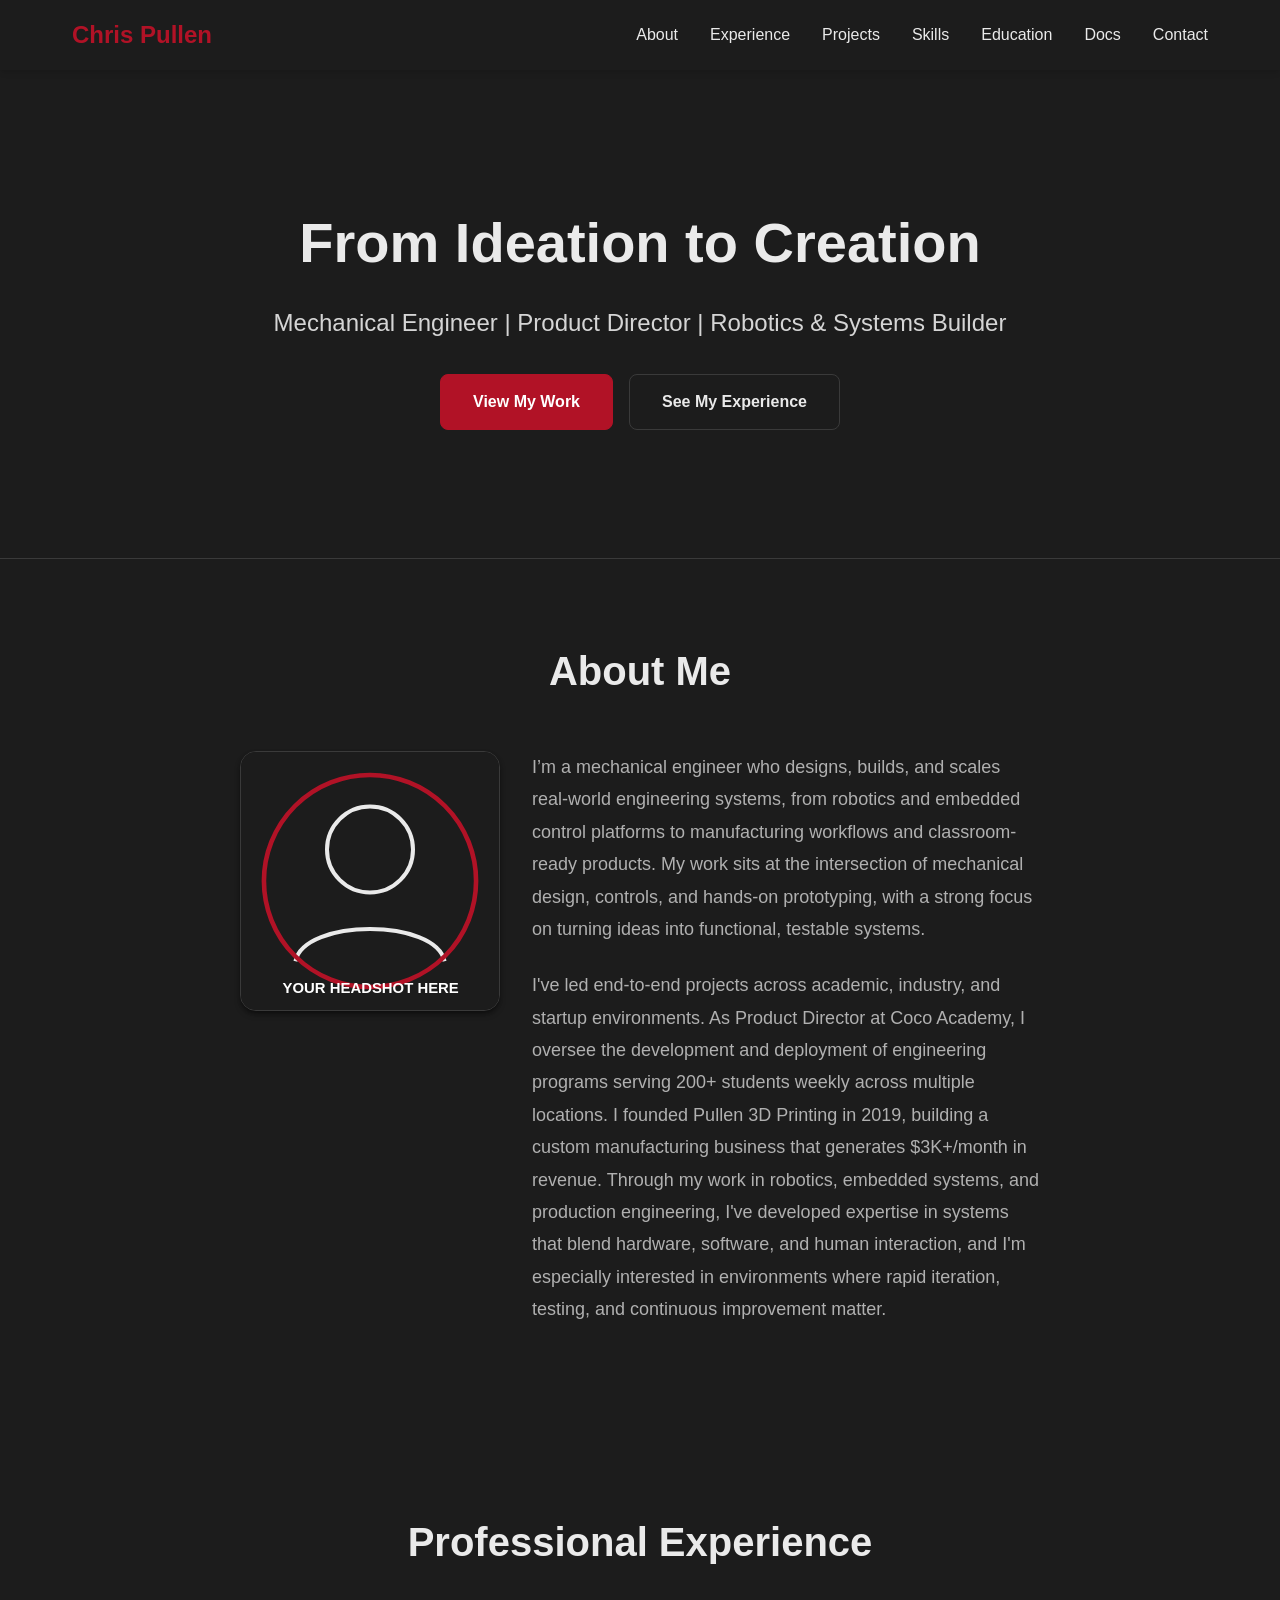
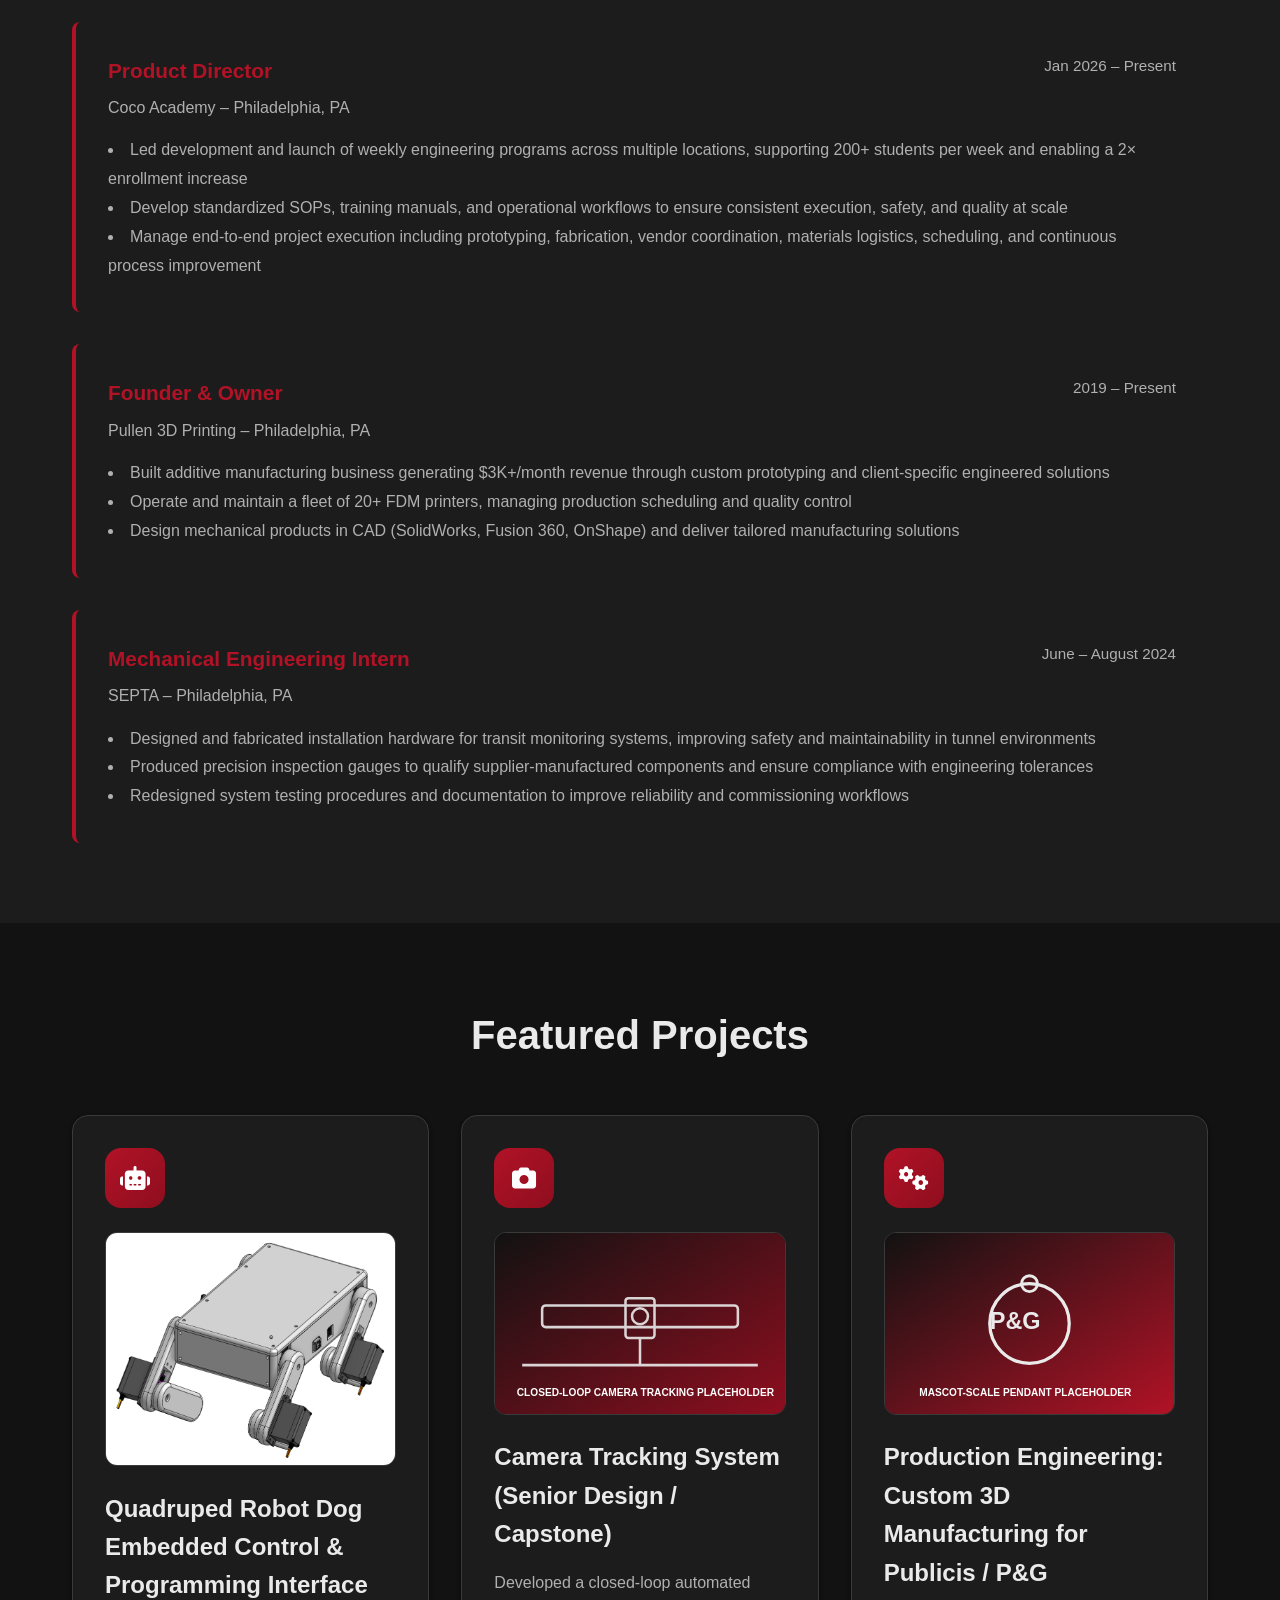
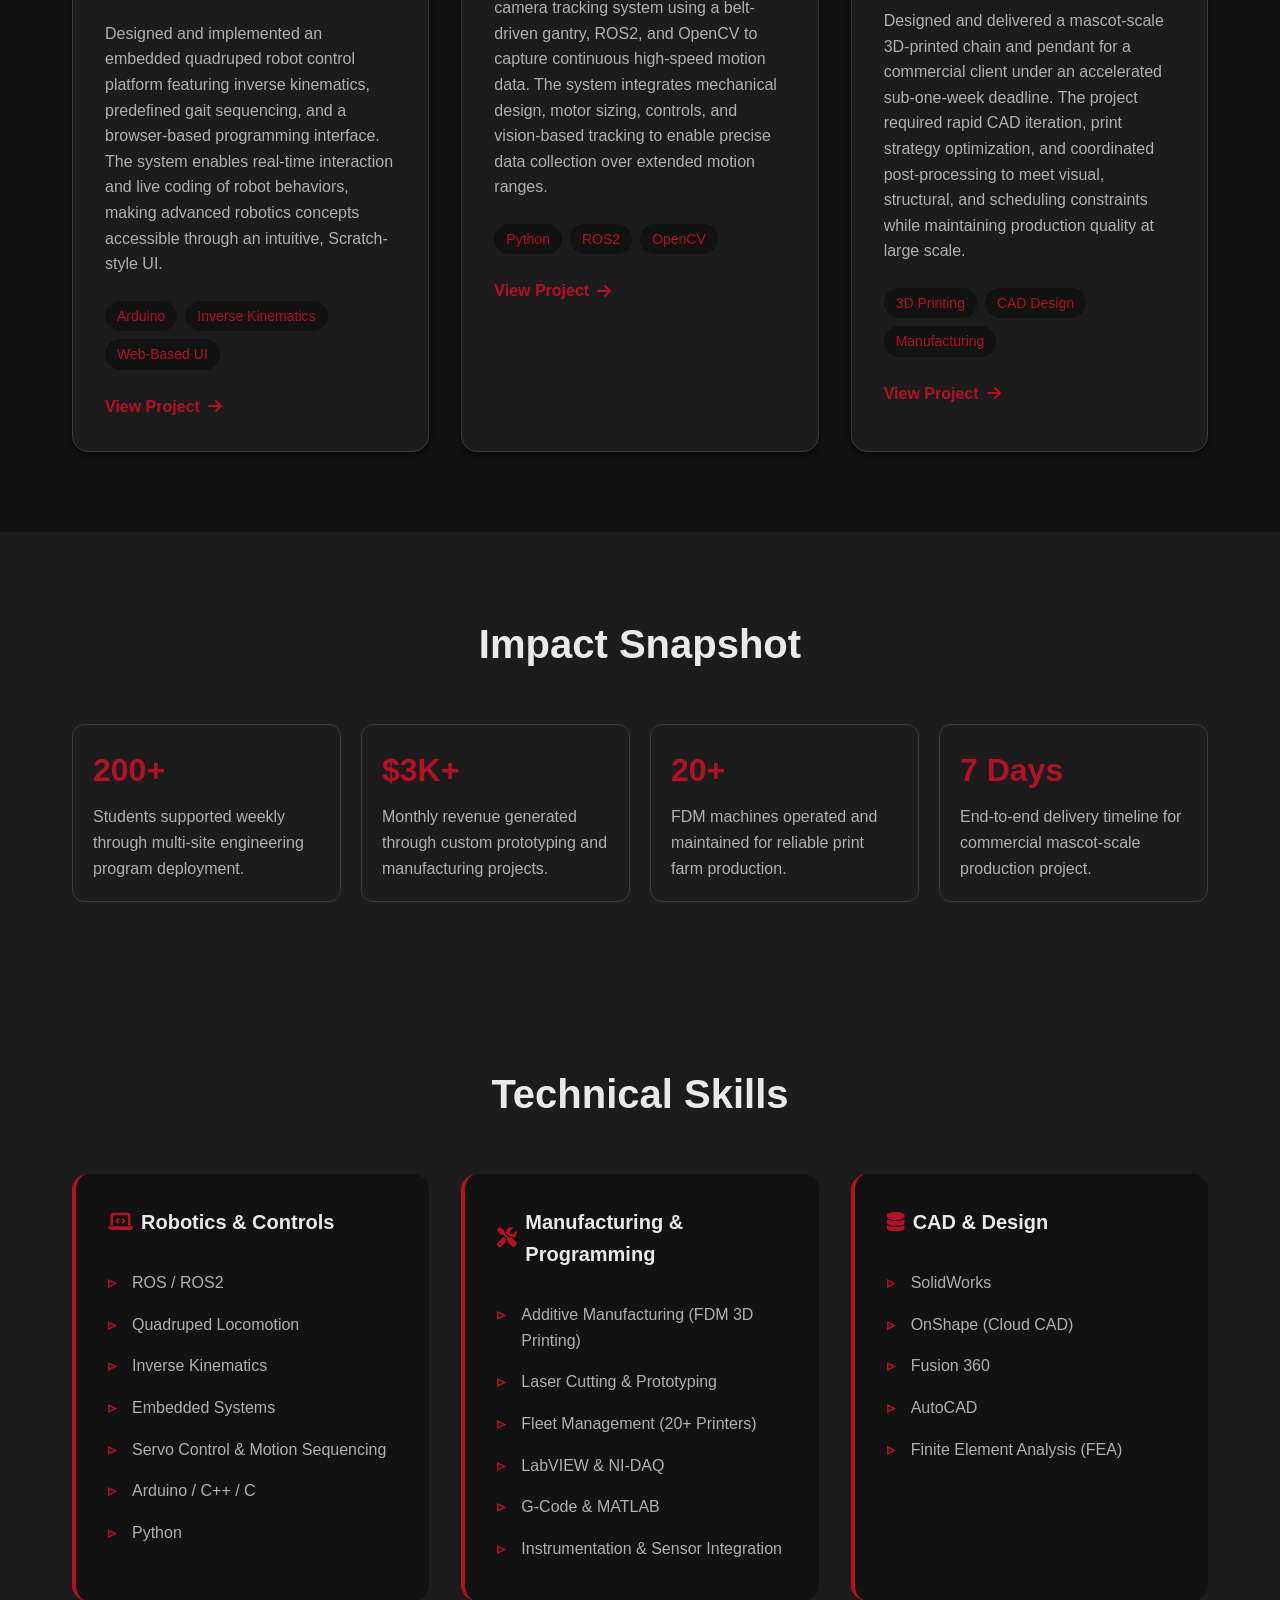
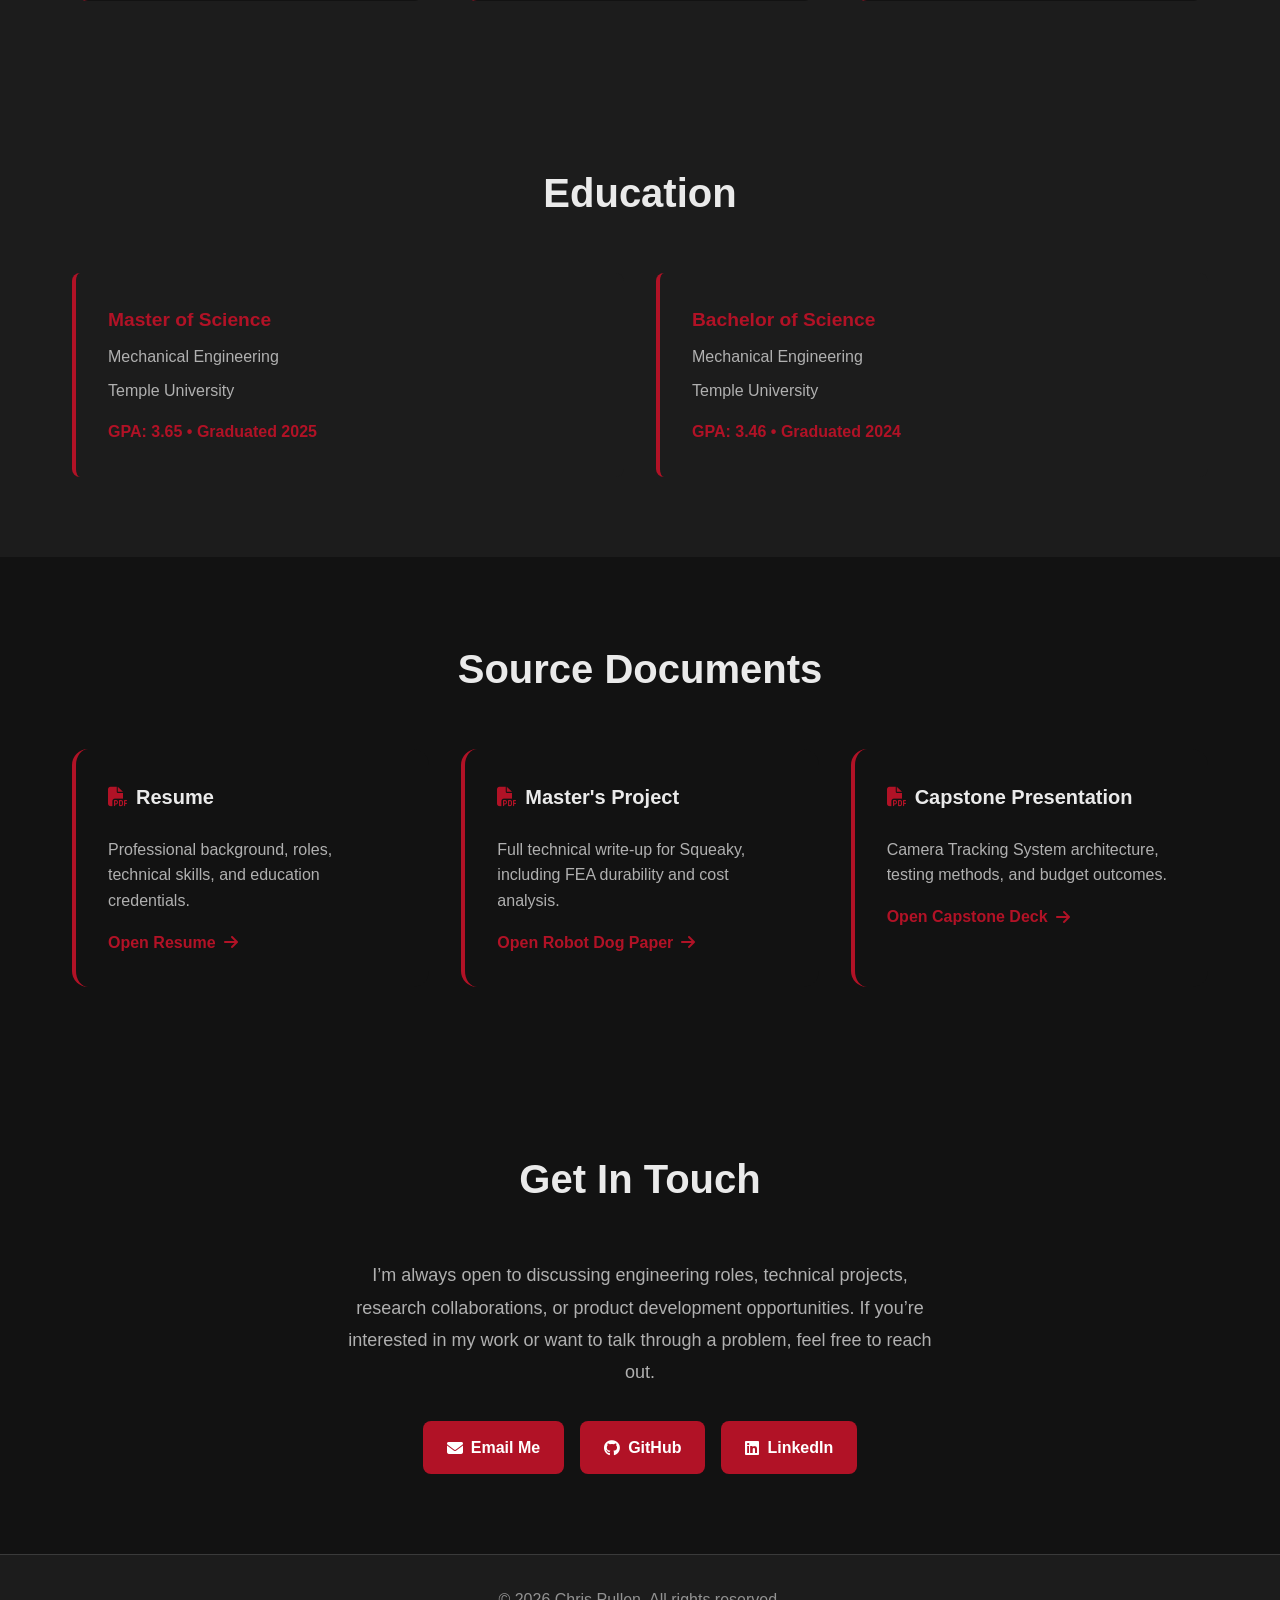
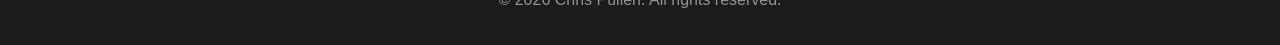
==== commit 22453a62: "updated robot dog photos" ====
--- a/index.html
+++ b/index.html
@@ -126,7 +126,7 @@
                     <div class="project-icon">
                         <i class="fas fa-robot"></i>
                     </div>
-                    <img src="assets/photos/quadruped-overview.svg" alt="Quadruped robot system overview" class="project-thumb">
+                    <img src="assets/photos/Robot_Dog_CAD.png" alt="Quadruped robot system overview" class="project-thumb">
                     <h3>Quadruped Robot Dog Embedded Control & Programming Interface</h3>
                     <p>Designed and implemented an embedded quadruped robot control platform featuring inverse kinematics, predefined gait sequencing, and a browser-based programming interface.
                         The system enables real-time interaction and live coding of robot behaviors, making advanced robotics concepts accessible through an intuitive, Scratch-style UI.</p>
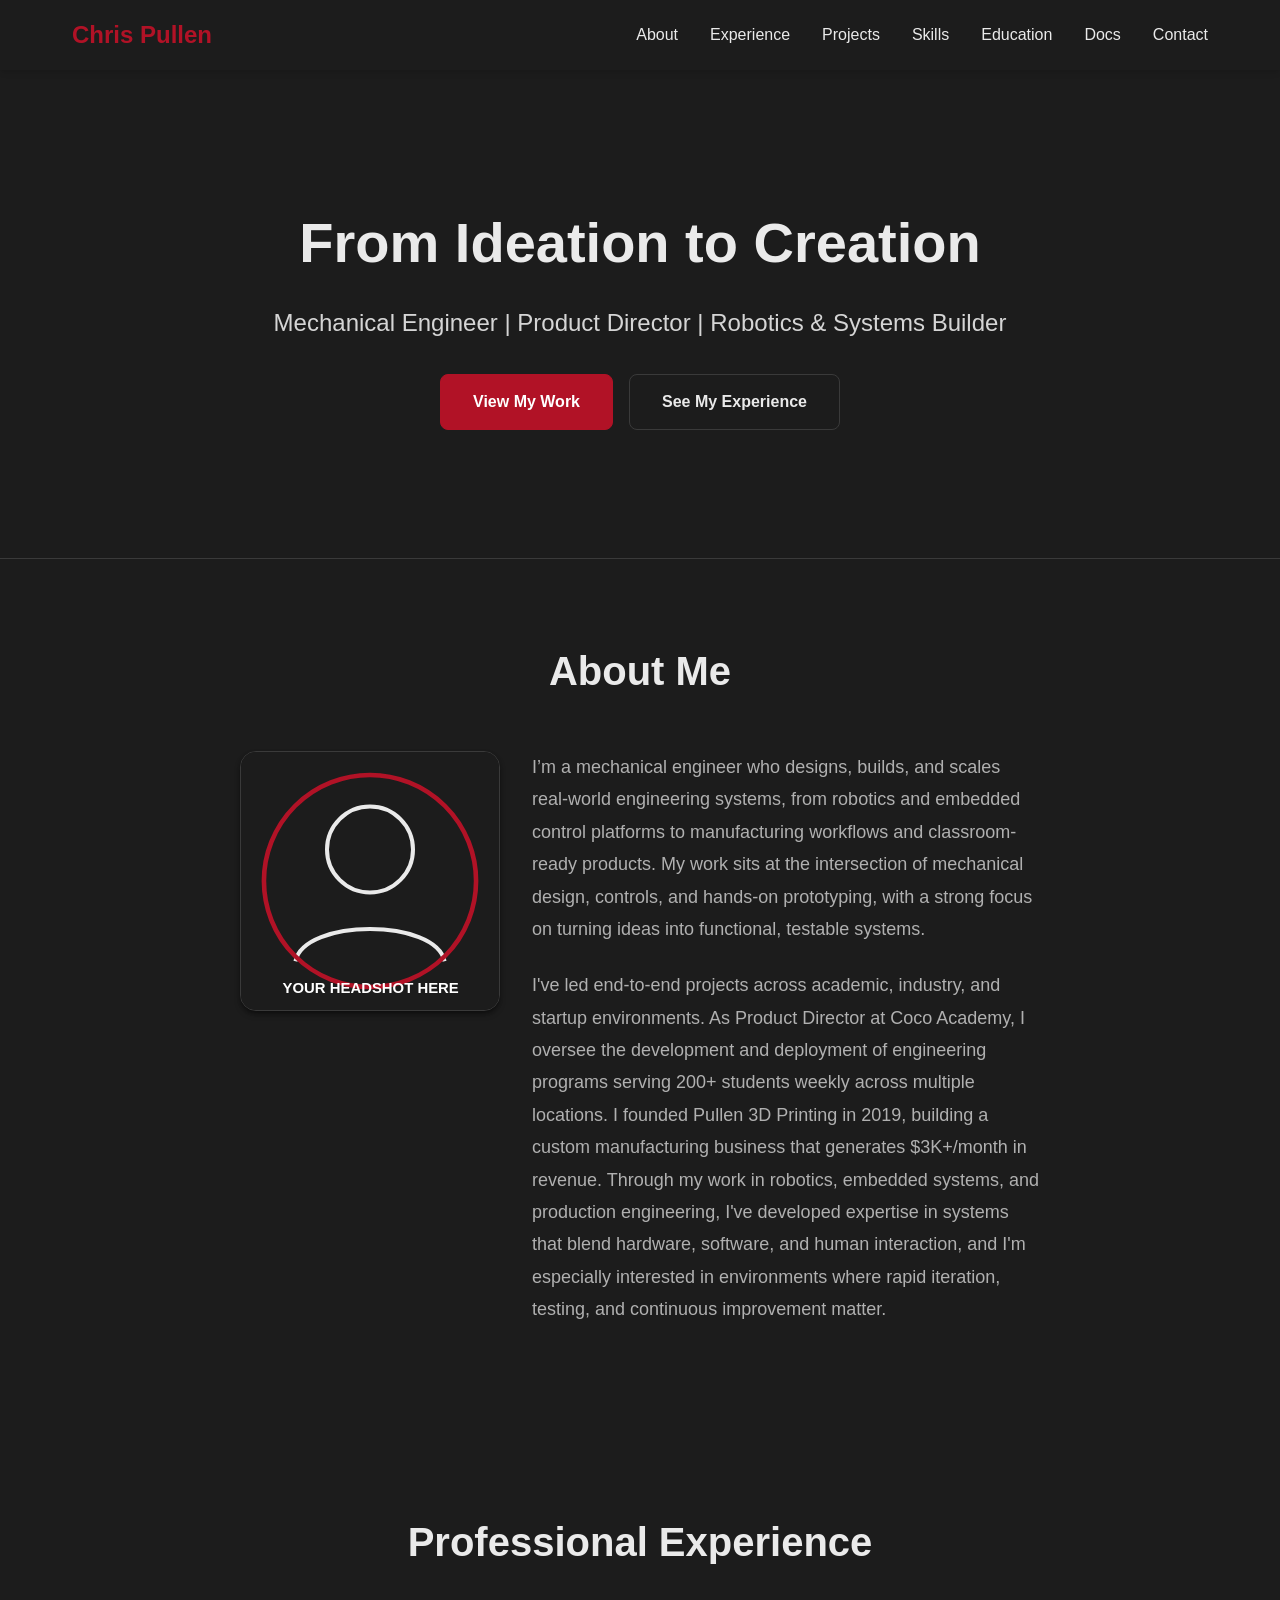
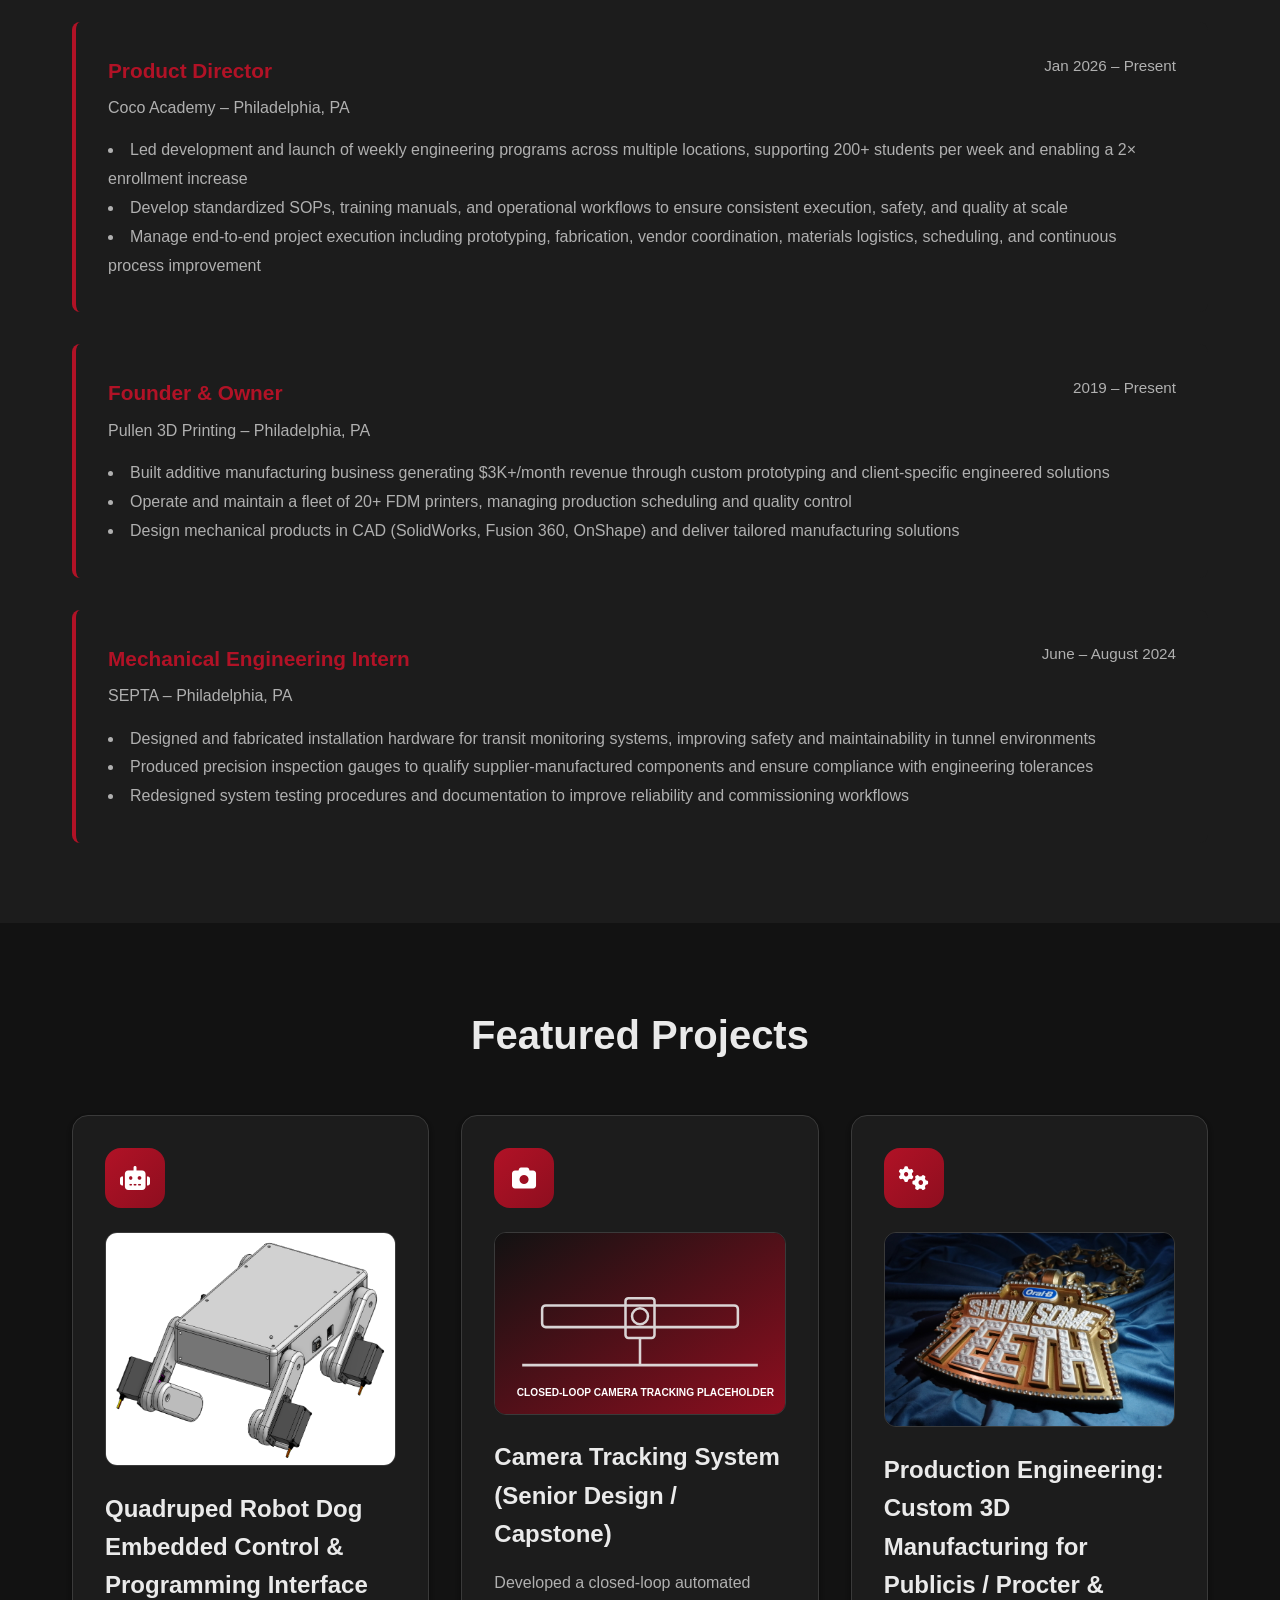
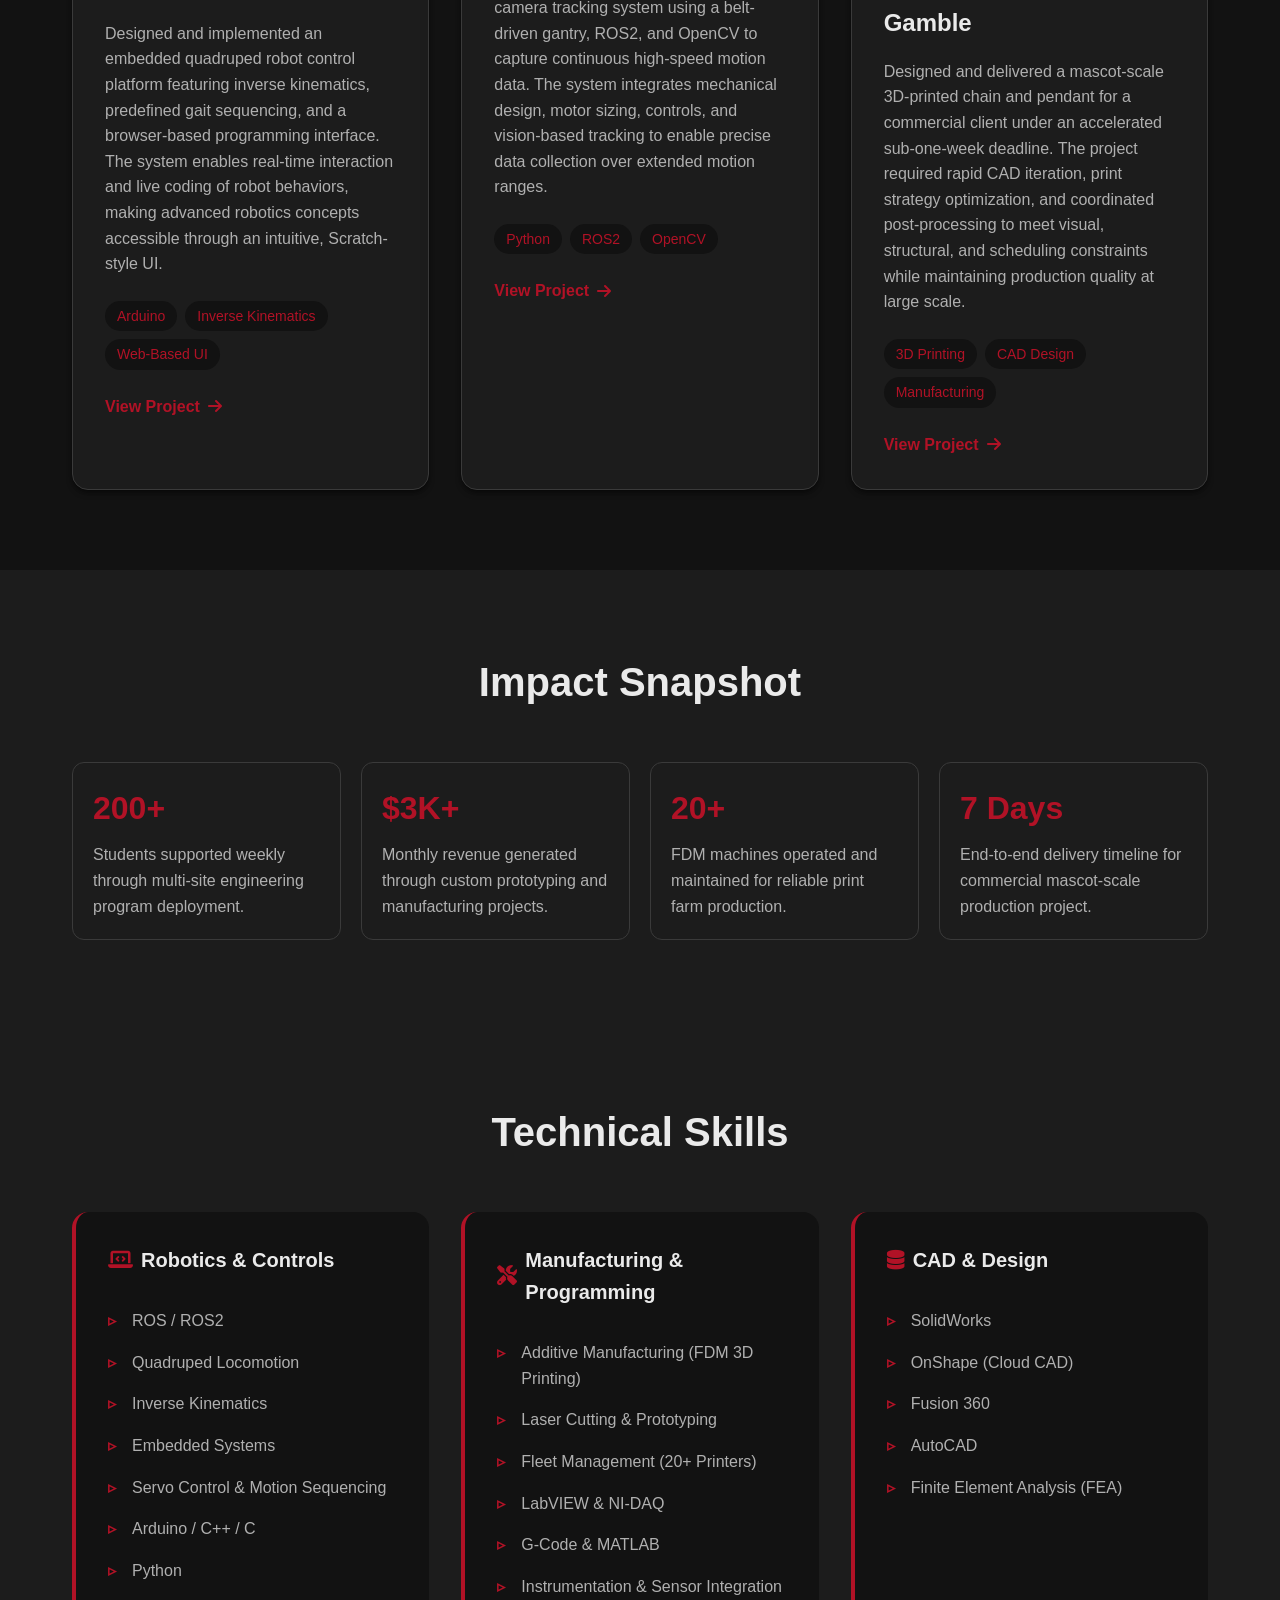
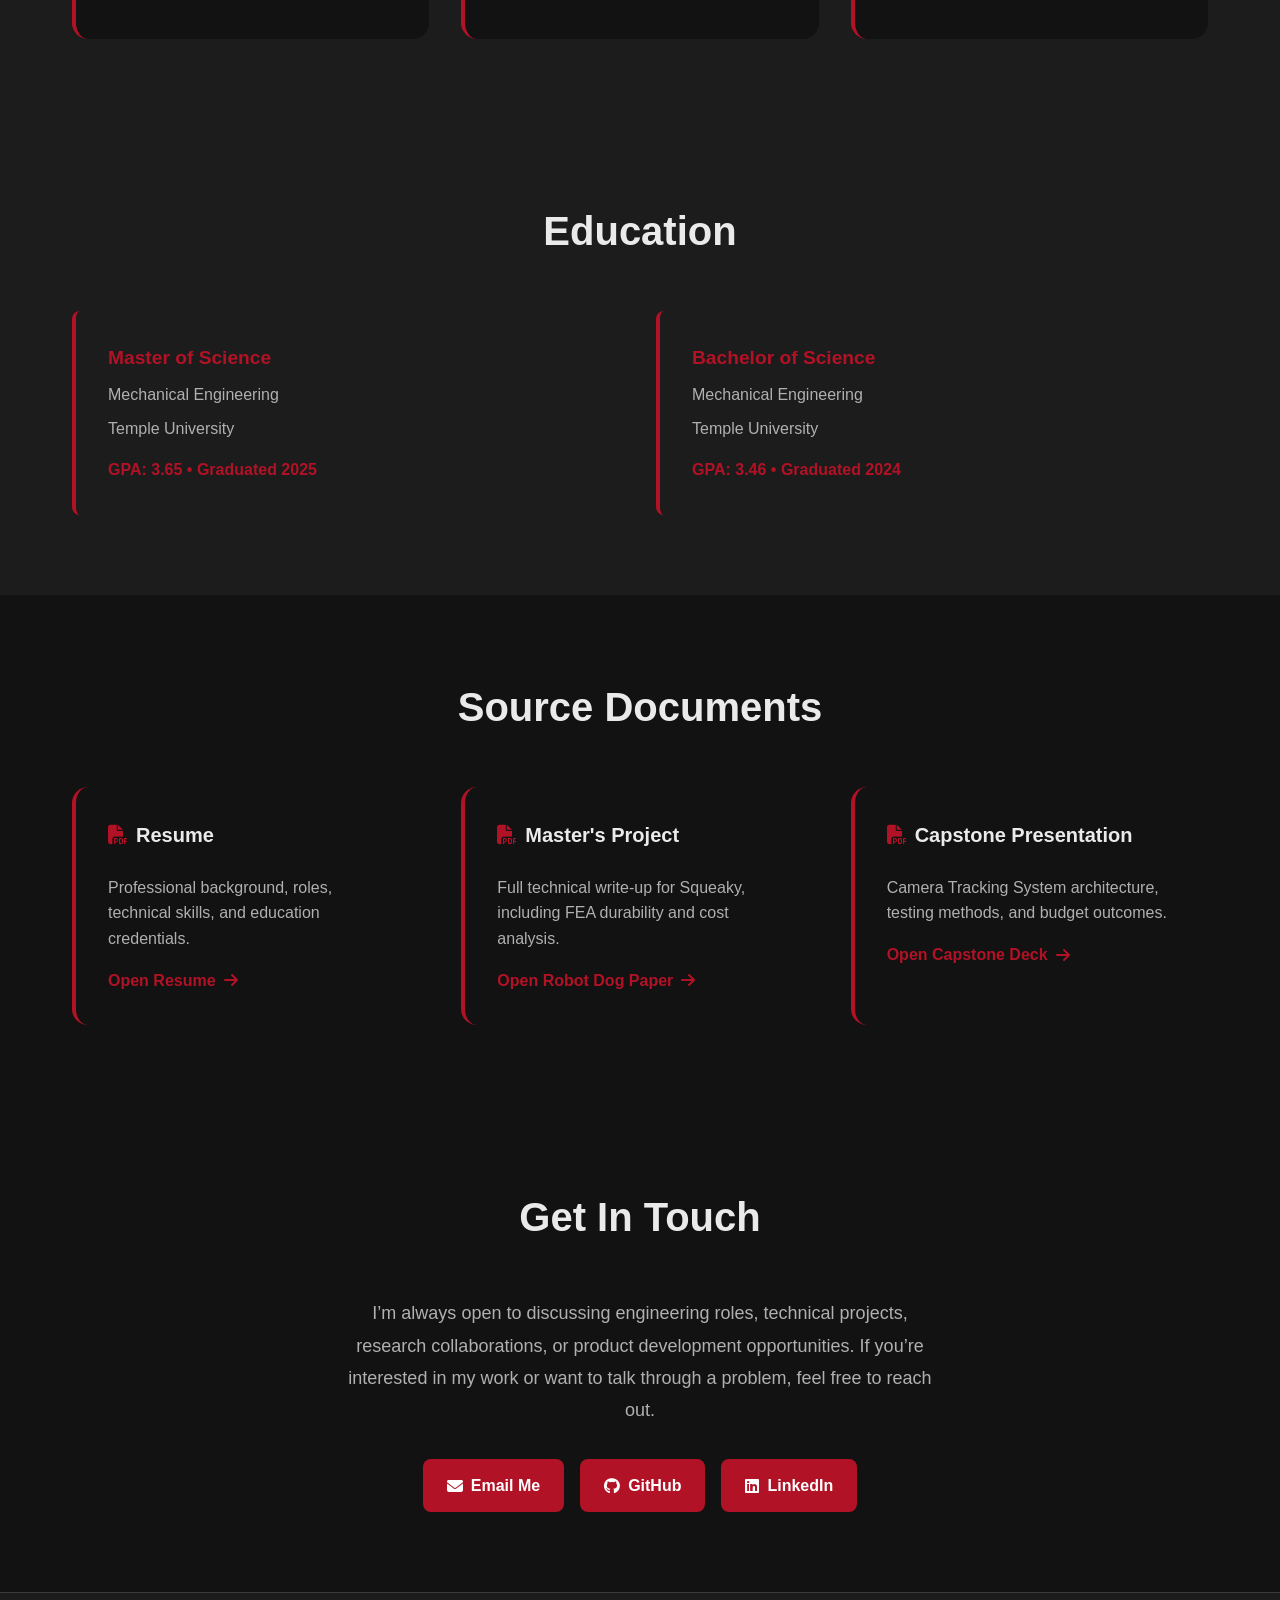
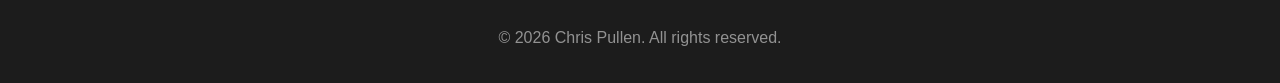
==== commit ad3a58d7: "fixed penndant slide" ====
--- a/index.html
+++ b/index.html
@@ -158,8 +158,8 @@
                     <div class="project-icon">
                         <i class="fas fa-gears"></i>
                     </div>
-                    <img src="assets/photos/manufacturing-pendant.svg" alt="Custom mascot-scale pendant manufacturing" class="project-thumb">
-                    <h3>Production Engineering: Custom 3D Manufacturing for Publicis / P&G</h3>
+                    <img src="assets/photos/Necklace.jpg" alt="Custom mascot-scale pendant manufacturing" class="project-thumb">
+                    <h3>Production Engineering: Custom 3D Manufacturing for Publicis / Procter & Gamble</h3>
                     <p>Designed and delivered a mascot-scale 3D-printed chain and pendant for a commercial client under an accelerated sub-one-week deadline.
                         The project required rapid CAD iteration, print strategy optimization, and coordinated post-processing to meet visual, structural, and scheduling constraints while maintaining production quality at large scale.</p>
                     <div class="project-tech">
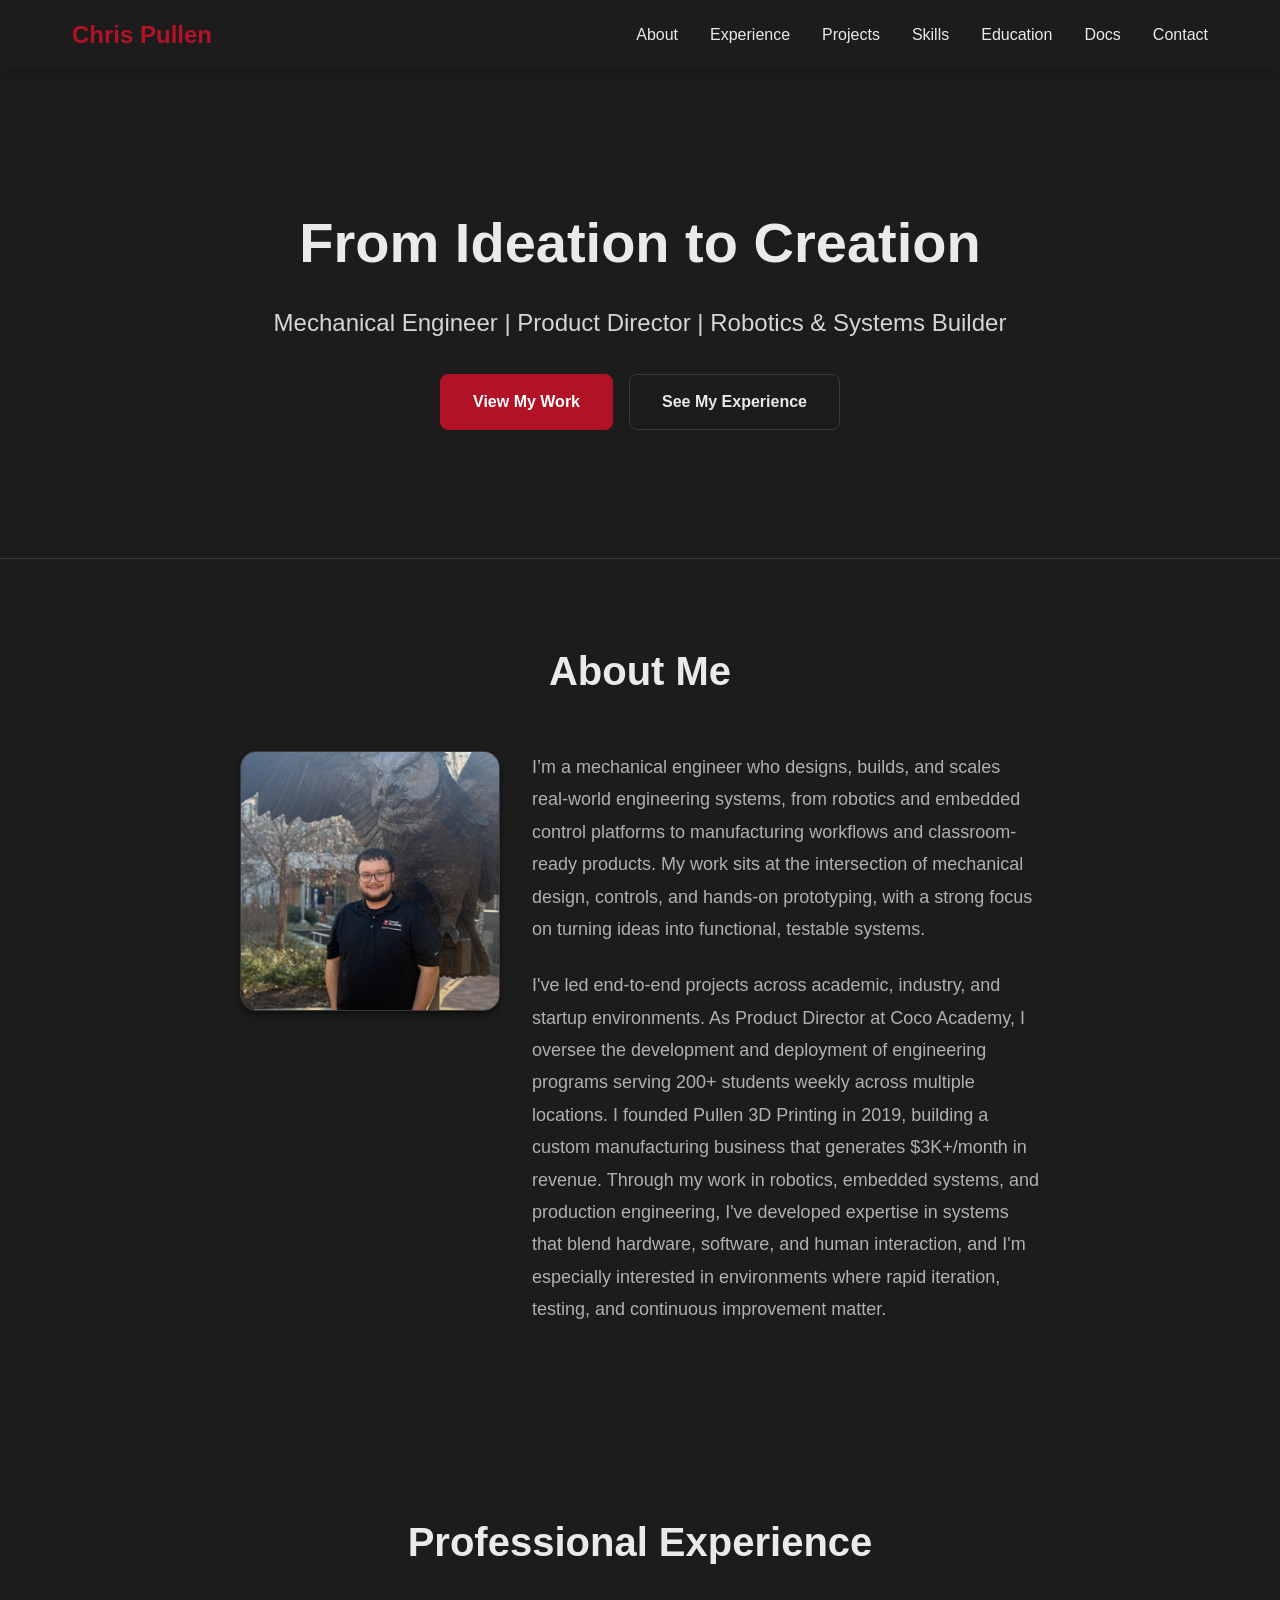
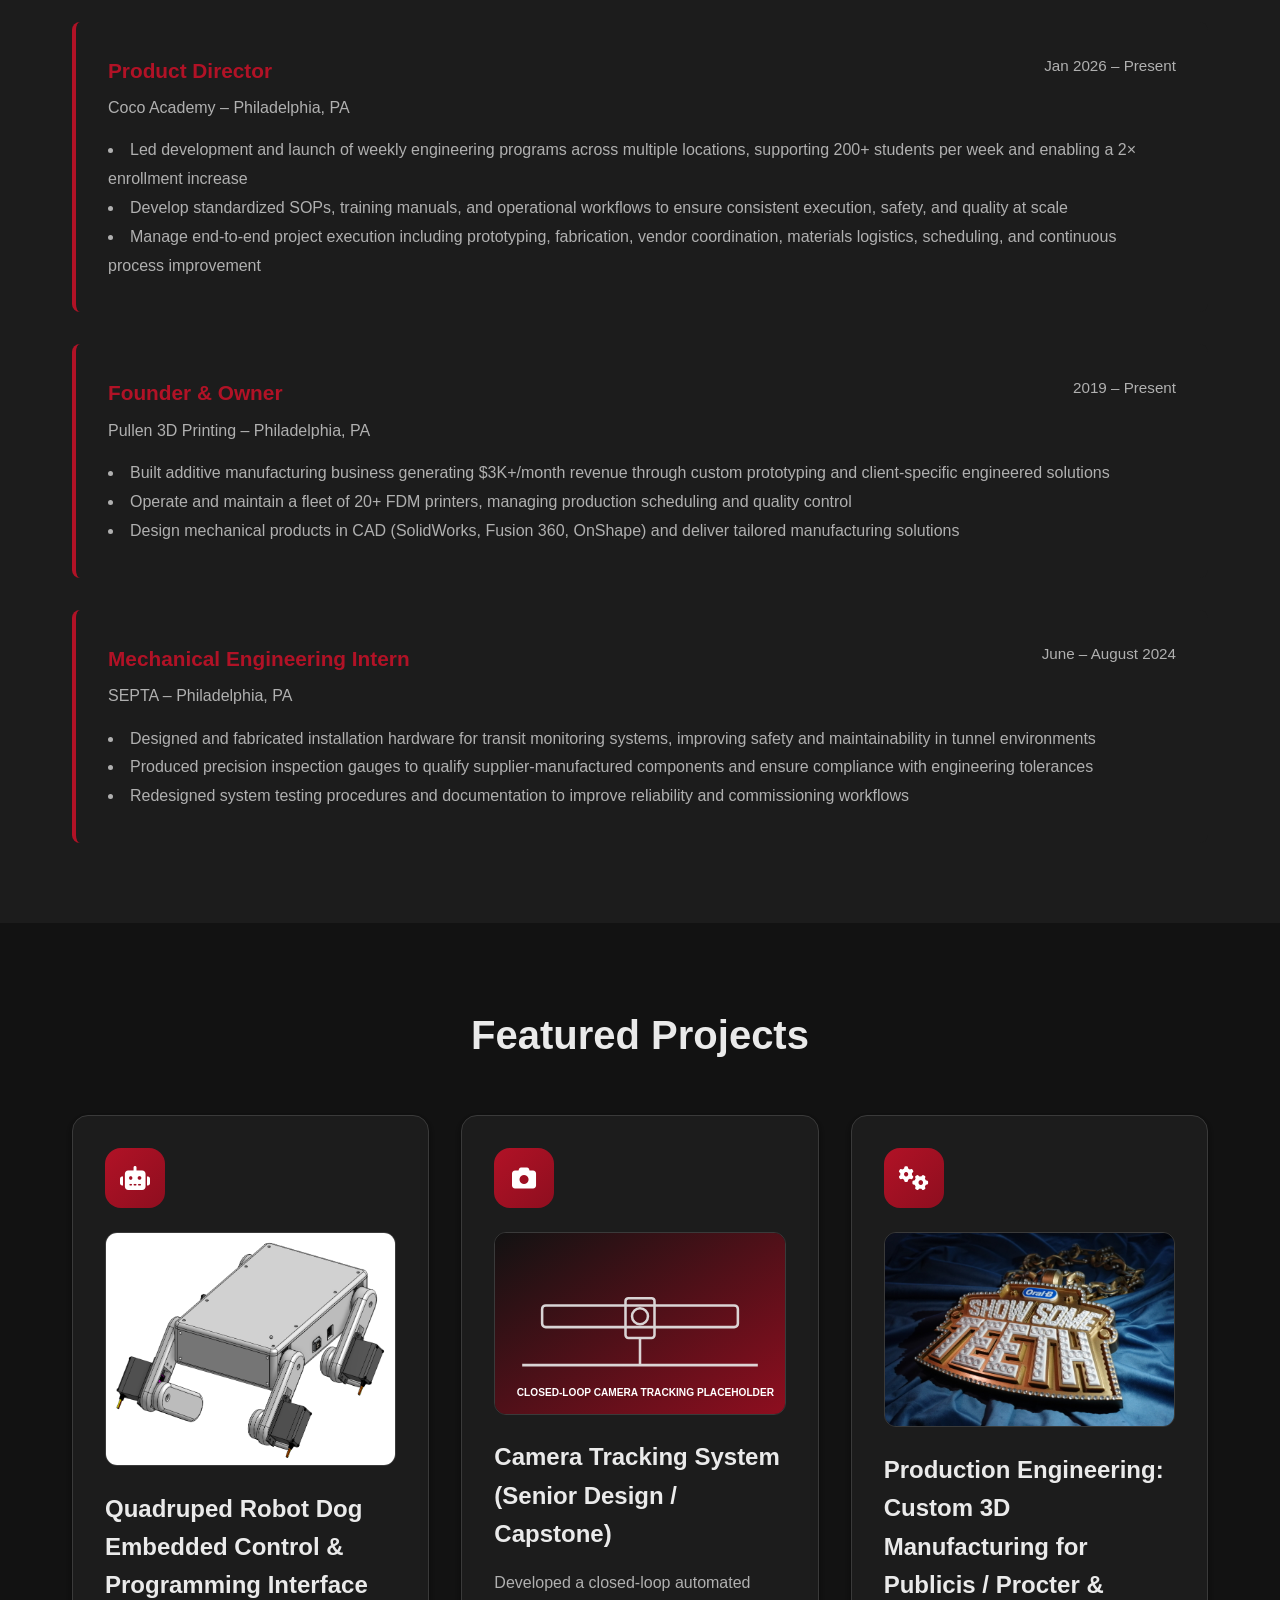
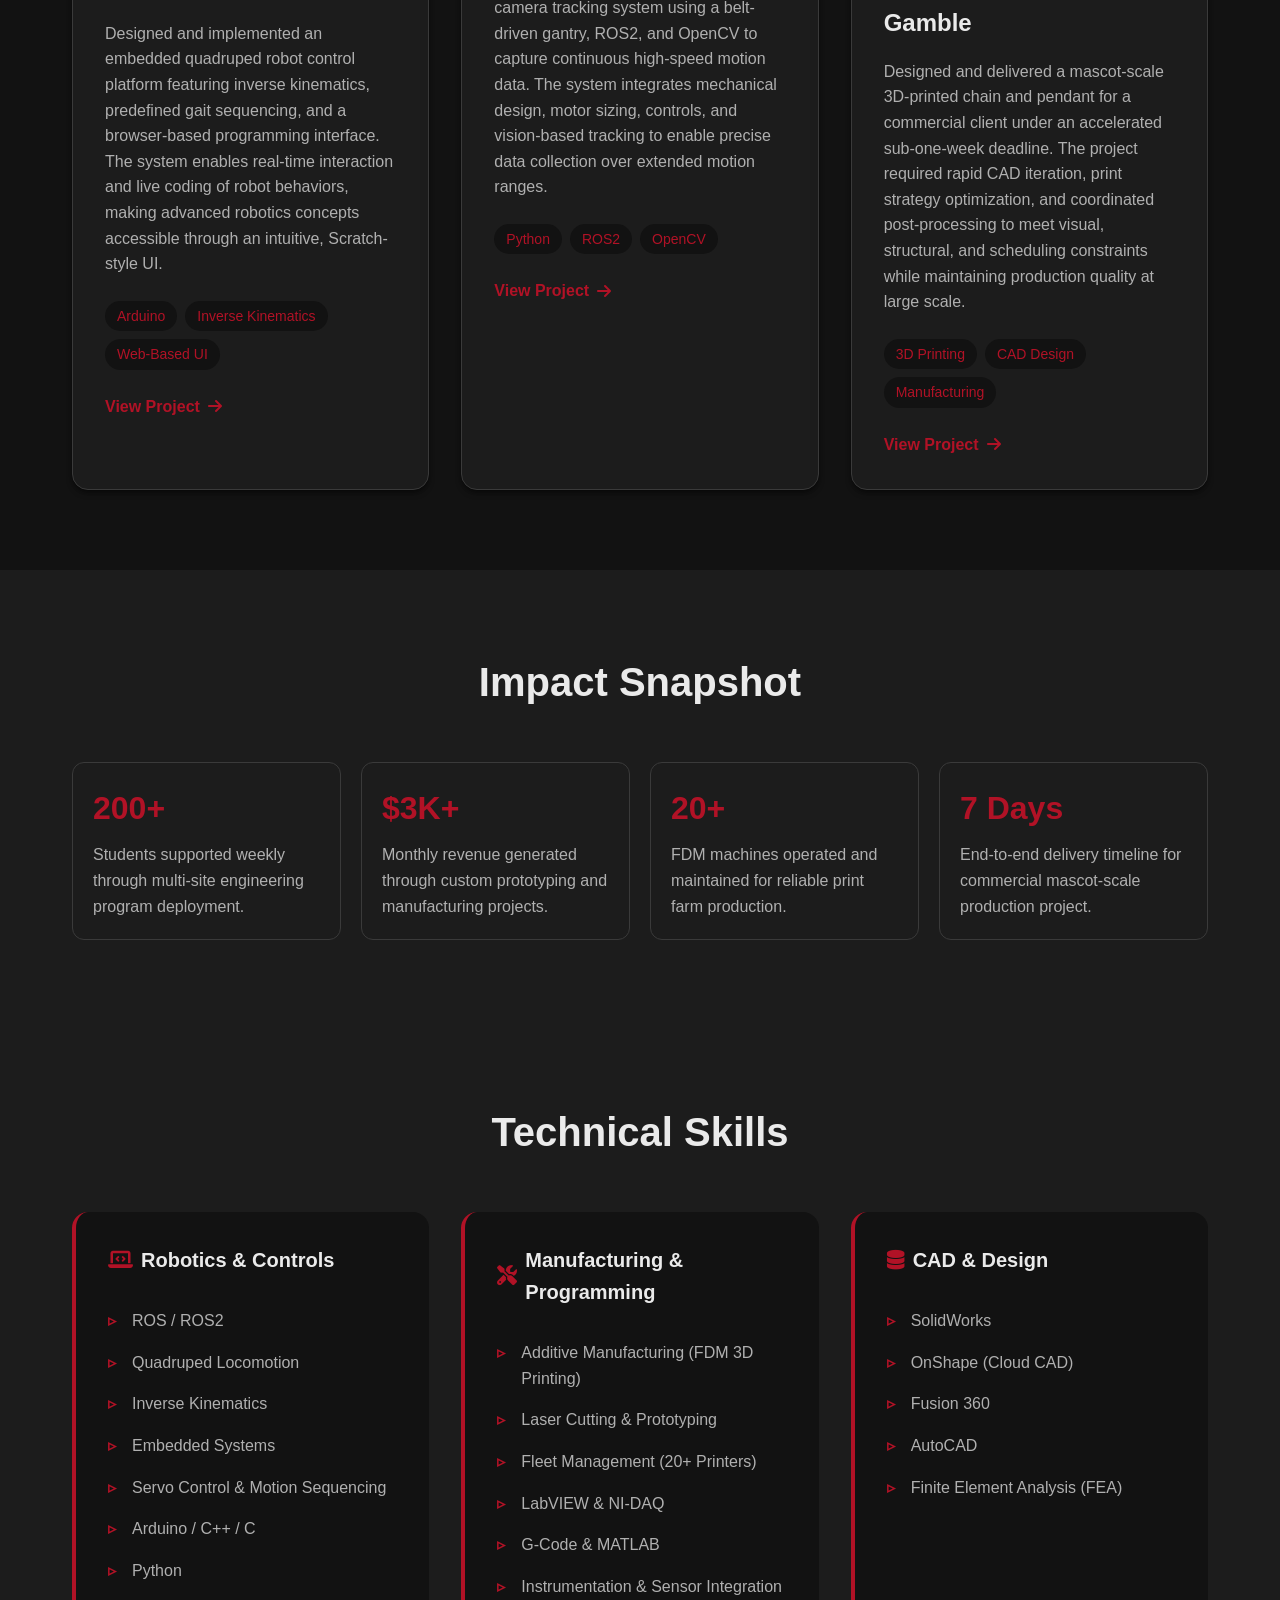
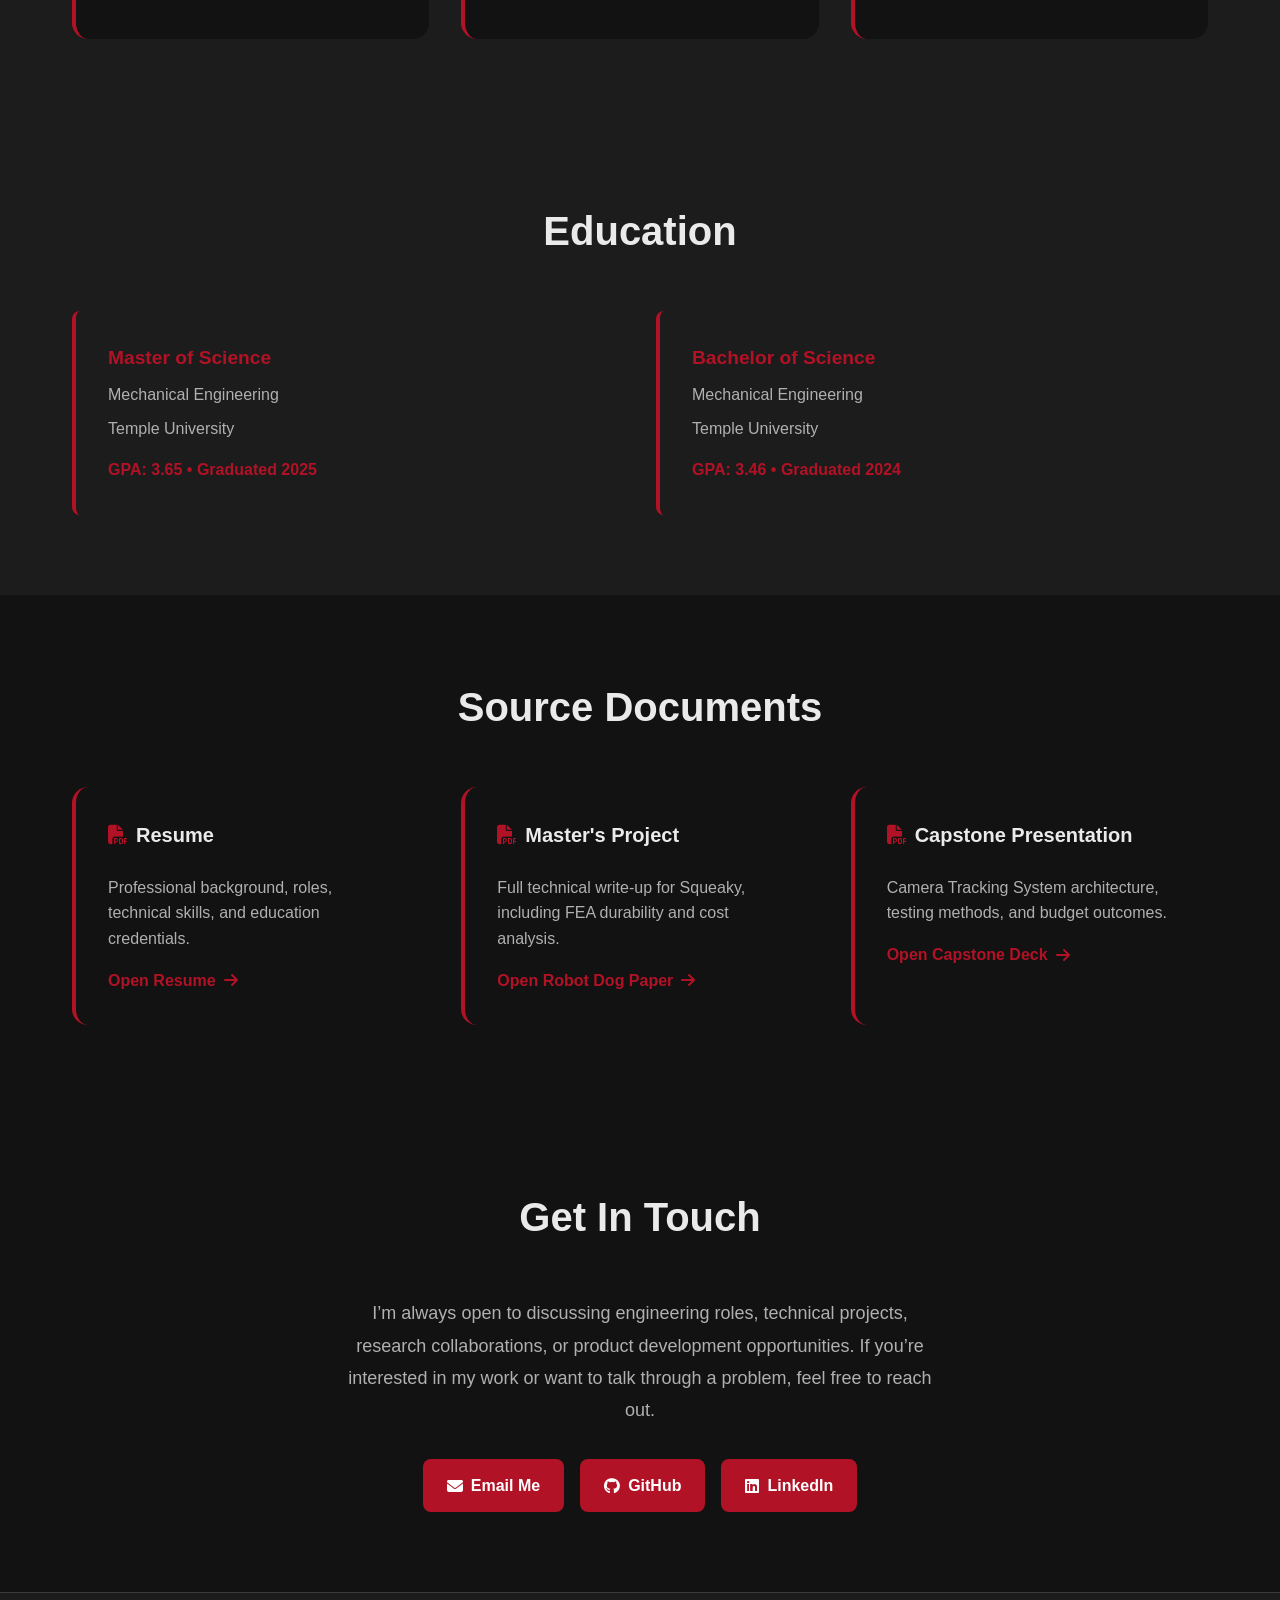
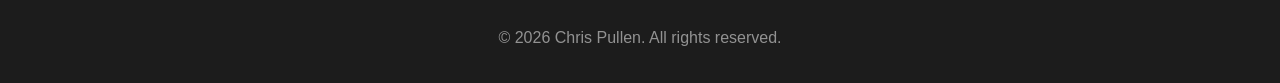
==== commit 8b0315d5: "updated headshot photo" ====
--- a/index.html
+++ b/index.html
@@ -49,7 +49,7 @@
             <h2 class="section-title">About Me</h2>
             <div class="about-content">
                 <div class="about-layout">
-                    <img src="assets/photos/headshot-placeholder.svg" alt="Chris Pullen headshot placeholder" class="about-photo">
+                    <img src="assets/photos/CP Crop.jpg" alt="Chris Pullen headshot placeholder" class="about-photo">
                     <div class="about-text">
                         <p>
                             I’m a mechanical engineer who designs, builds, and scales real-world engineering systems, from robotics and embedded control platforms to manufacturing workflows and classroom-ready products.
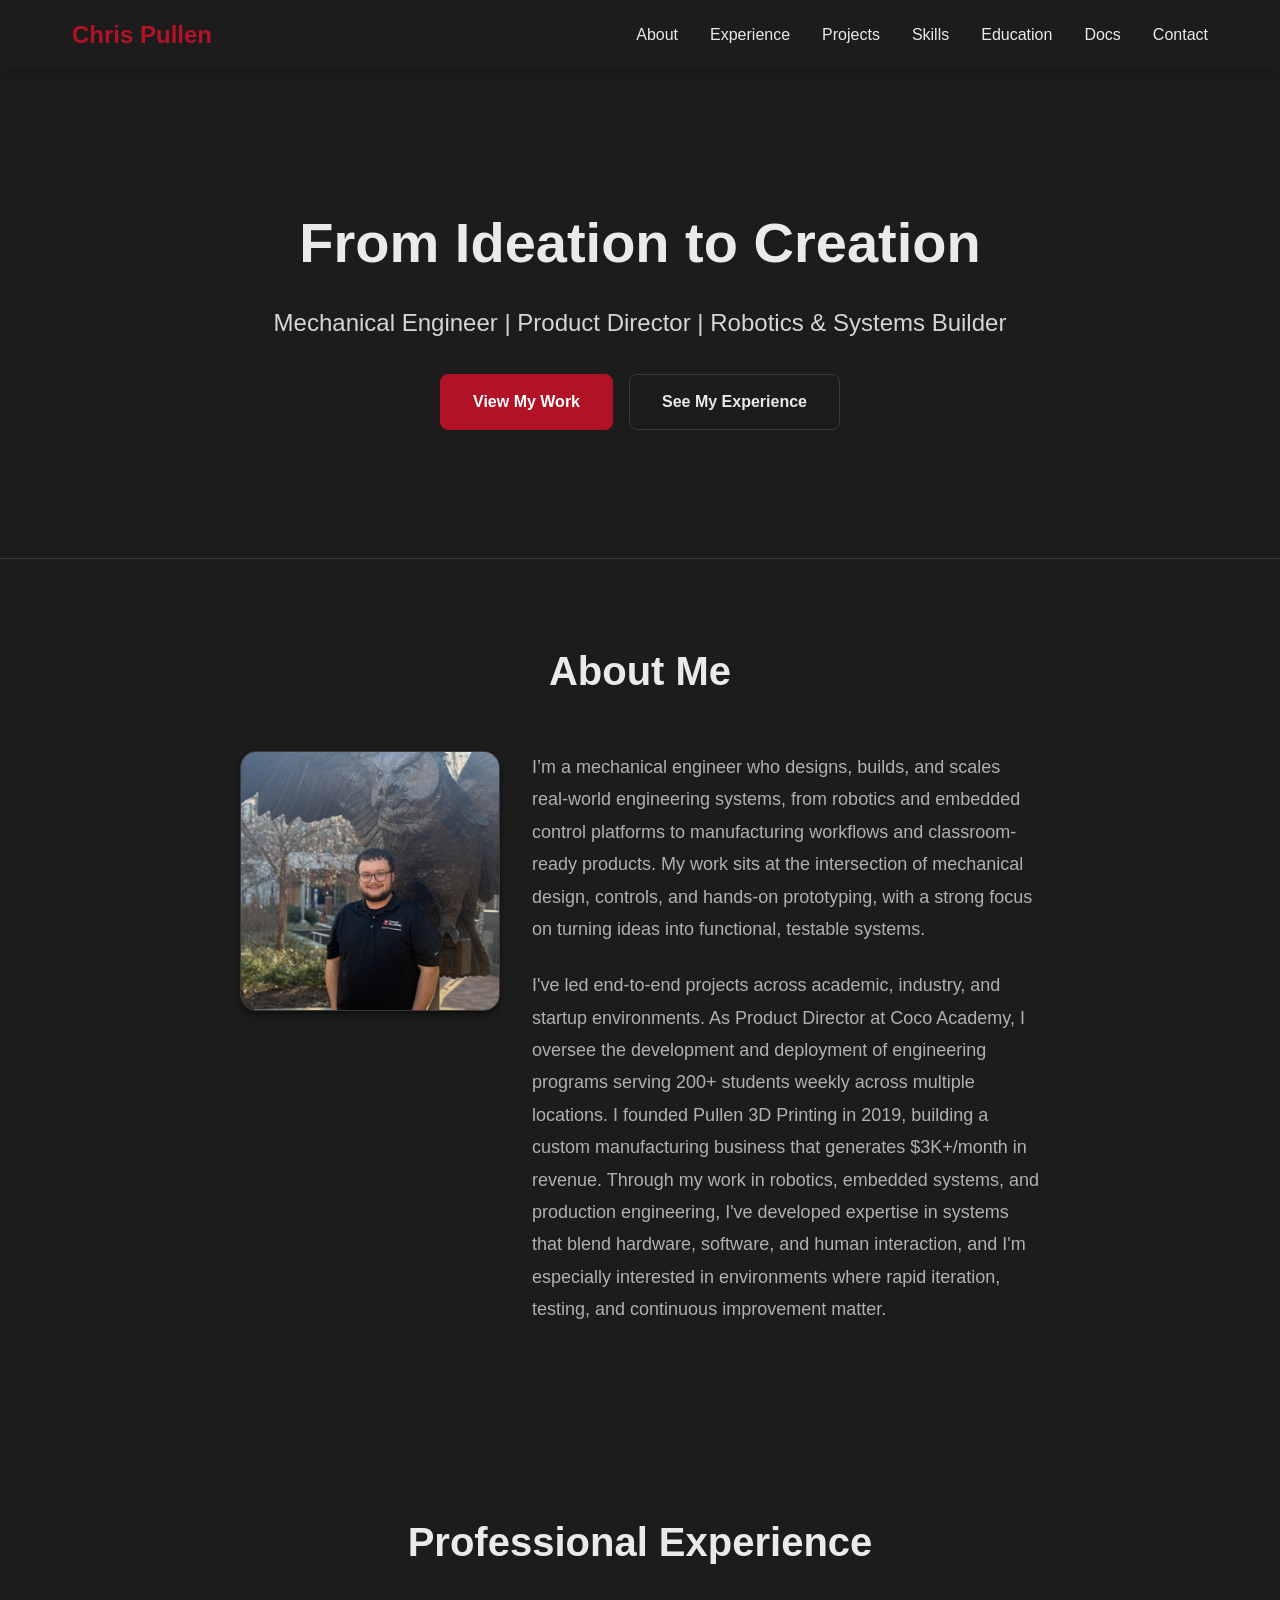
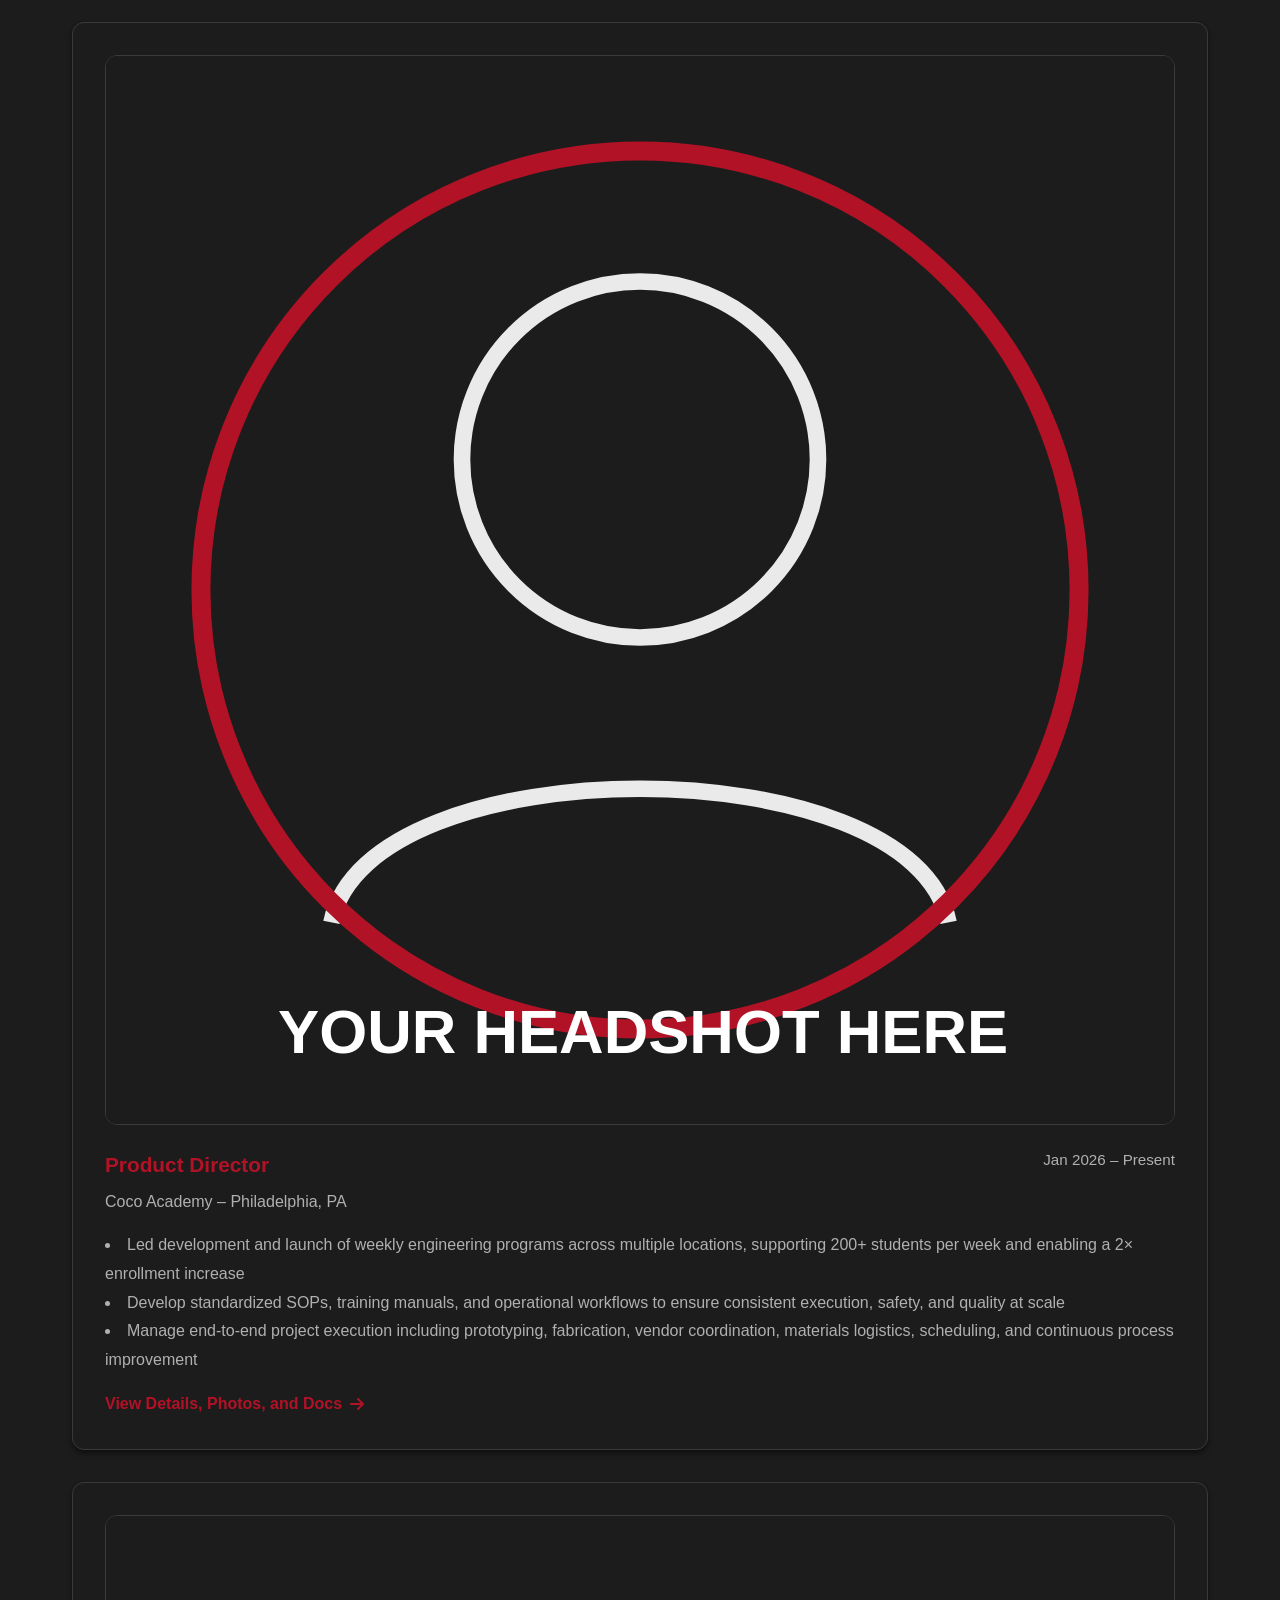
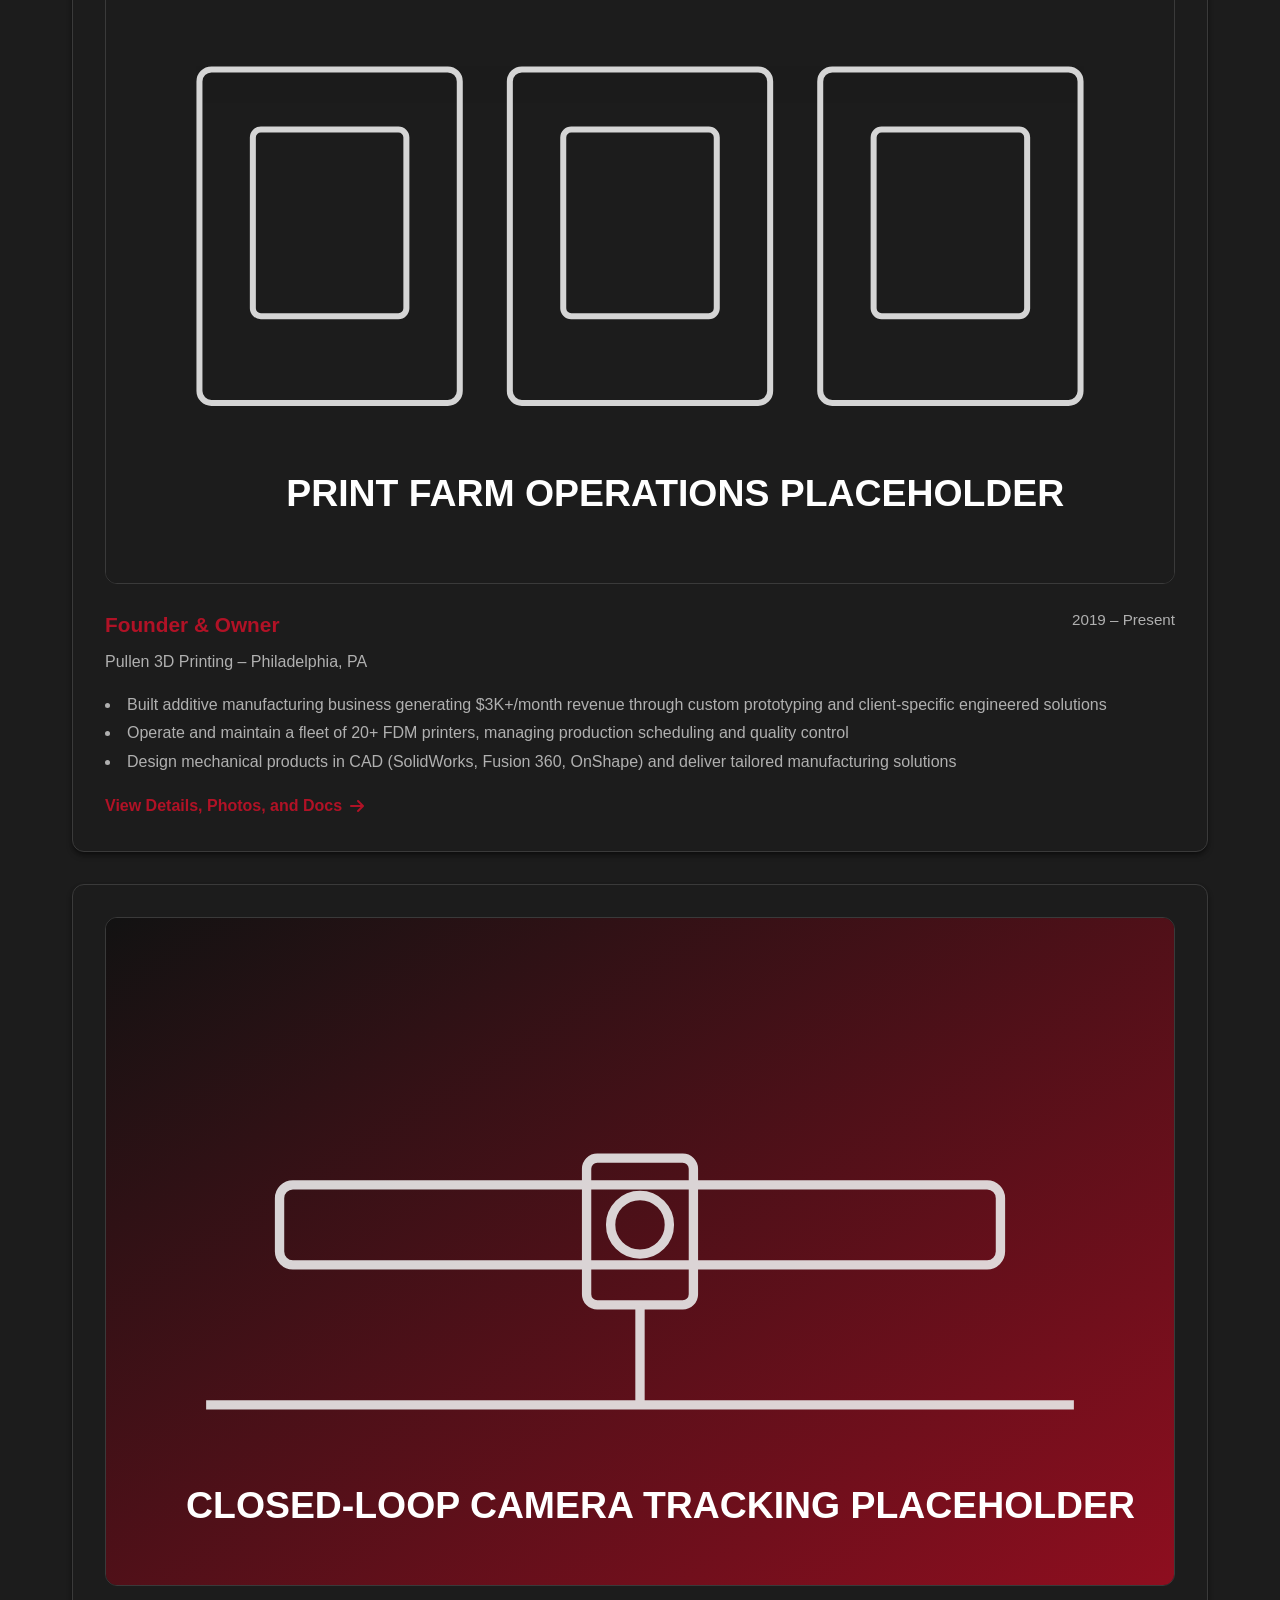
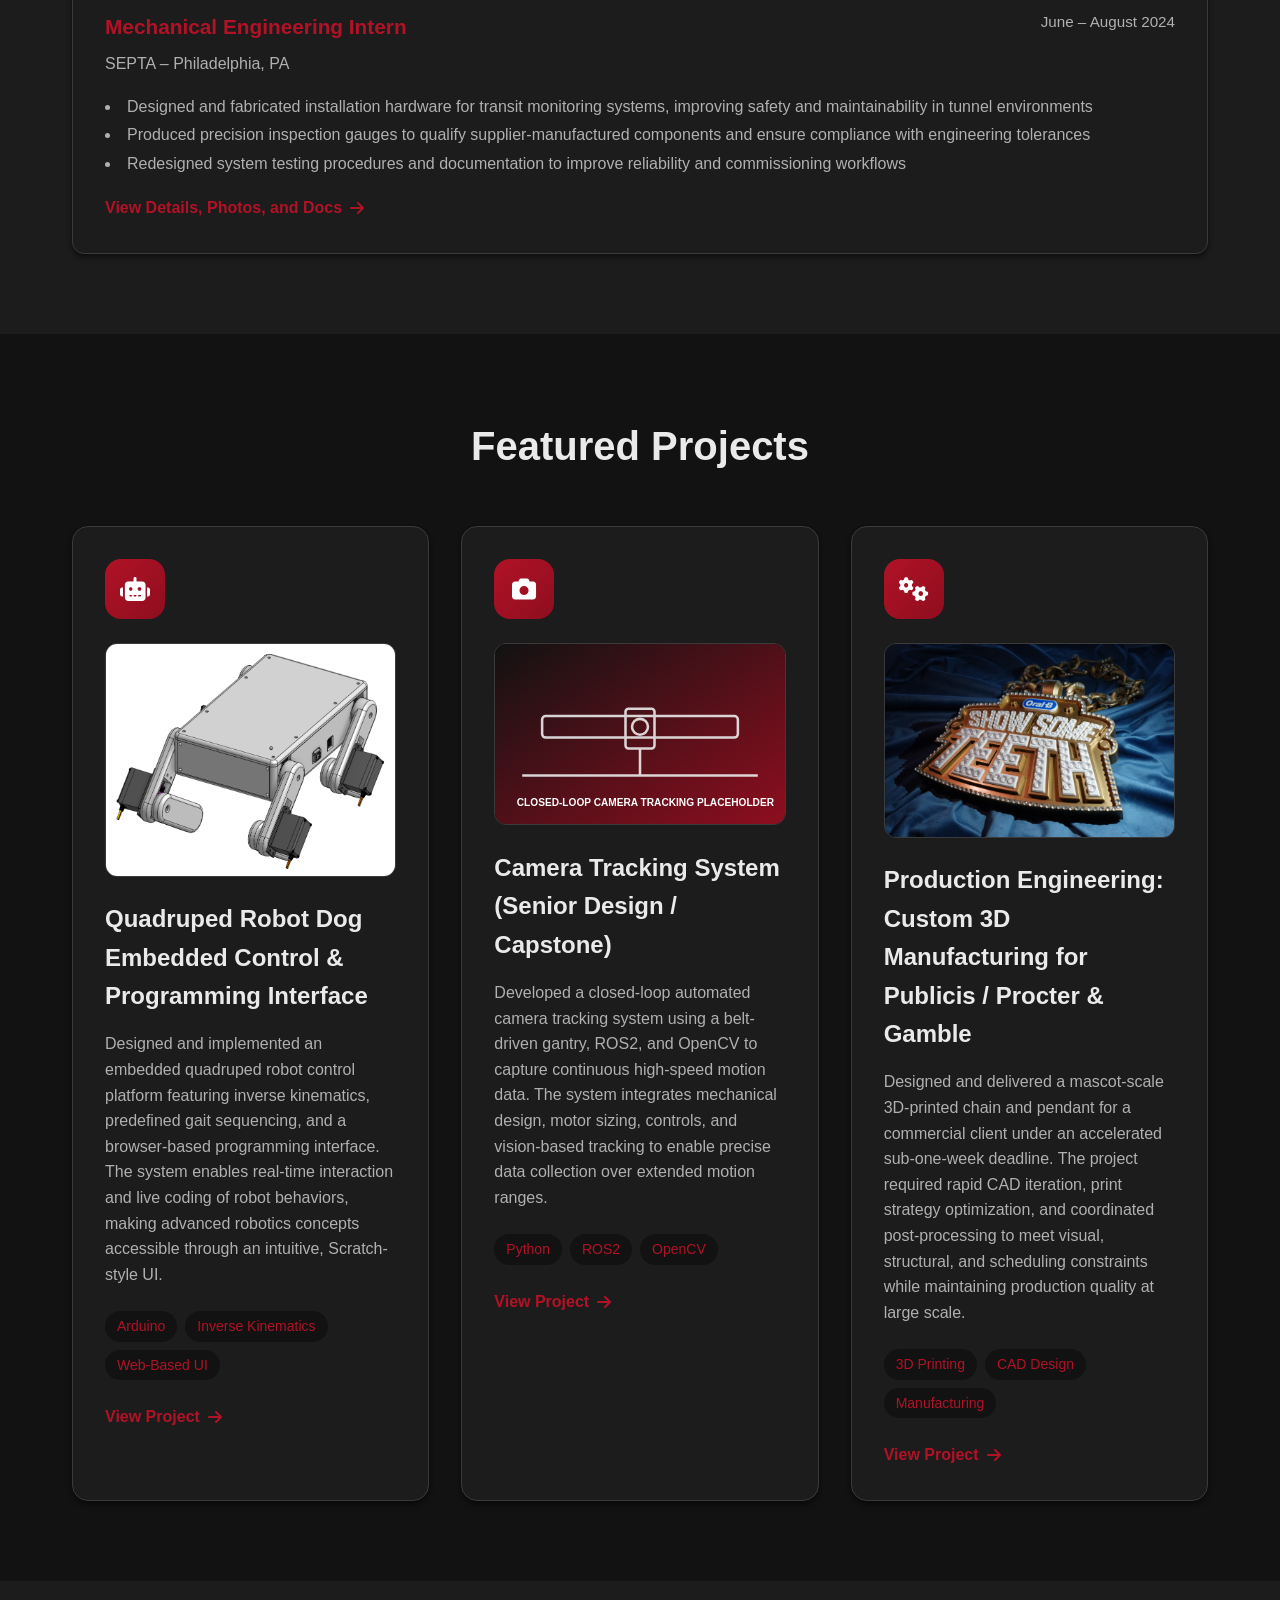
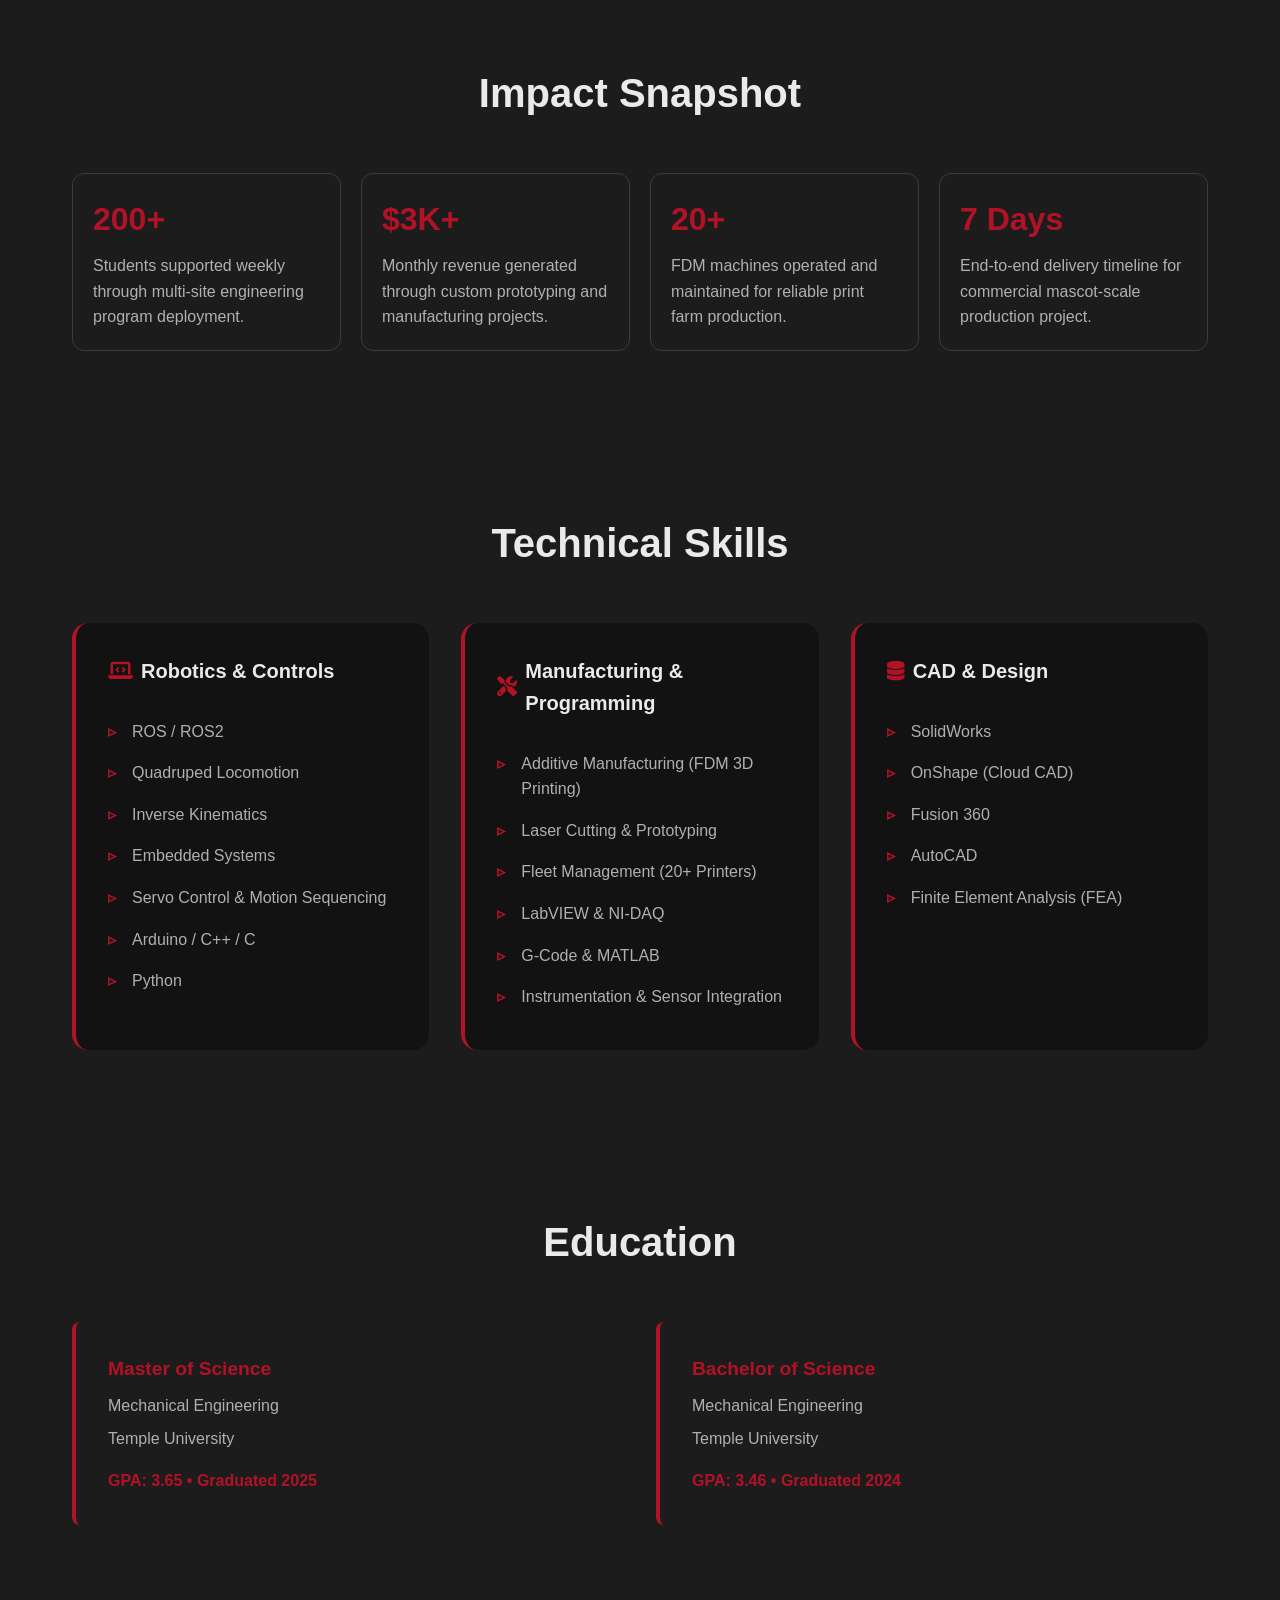
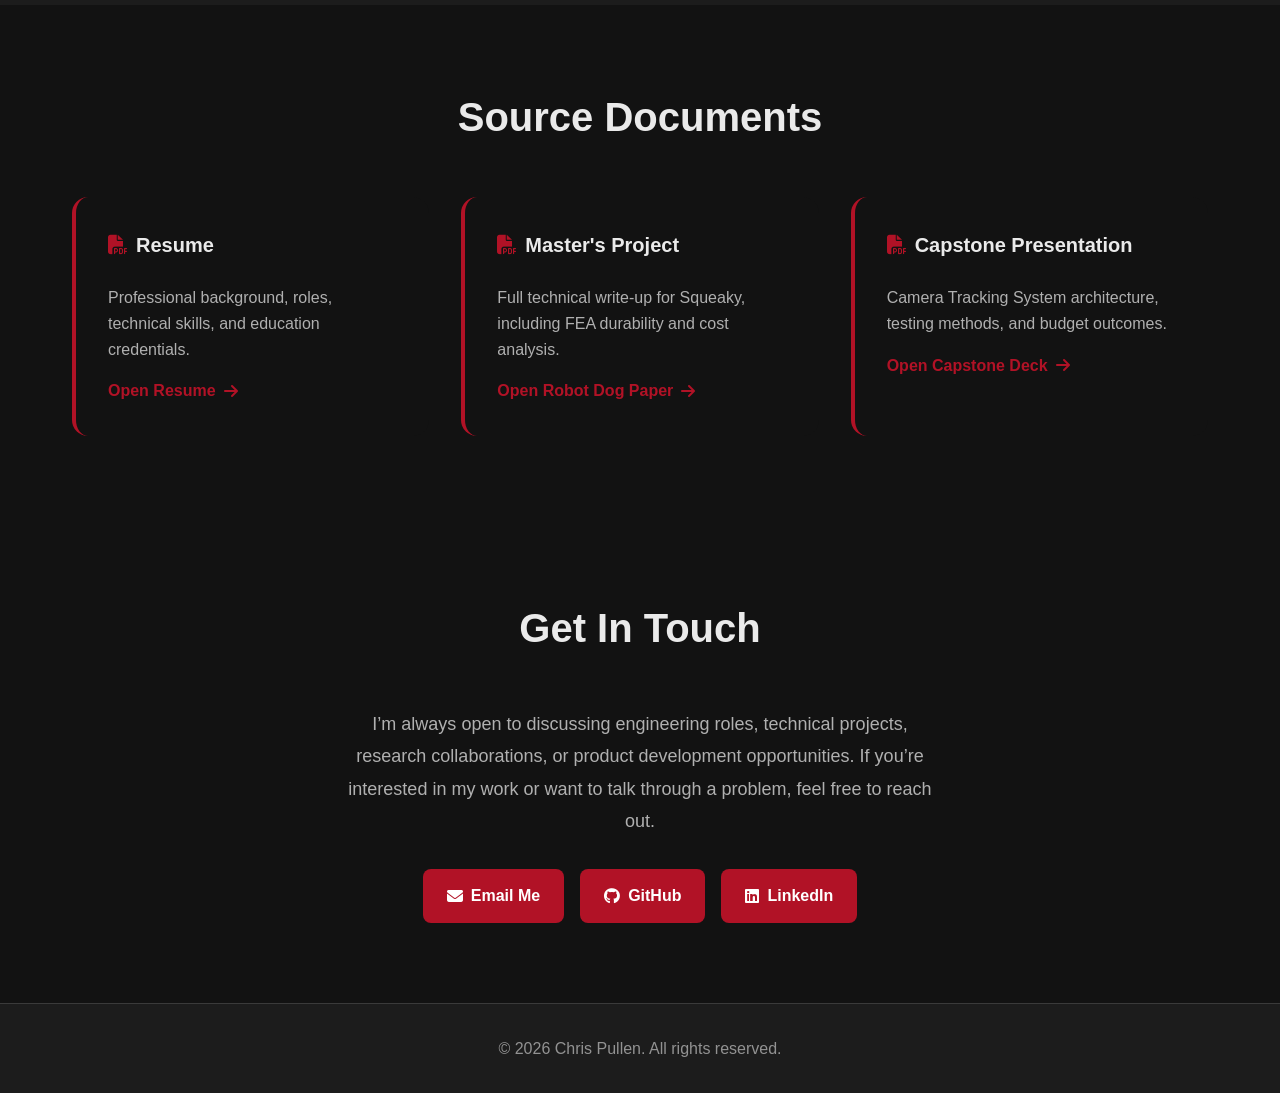
==== commit 45243b75: "added experience pages and image carousel to index.html" ====
--- a/index.html
+++ b/index.html
@@ -65,53 +65,59 @@
     </section>
 
     <!-- Experience Section -->
-    <section id="experience" class="section experience" style="background: var(--secondary-color);">
+    <section id="experience" class="section experience">
         <div class="container">
             <h2 class="section-title">Professional Experience</h2>
-            <div class="experience-grid" style="display: grid; gap: 2rem;">
-                <div style="background: var(--bg-white); padding: 2rem; border-radius: 8px; border-left: 4px solid var(--primary-color);">
-                    <div style="display: flex; justify-content: space-between; align-items: start; margin-bottom: 1rem;">
+            <div class="experience-grid">
+                <div class="experience-card">
+                    <img src="assets/photos/headshot-placeholder.svg" alt="Coco Academy experience photo placeholder" class="experience-thumb">
+                    <div class="experience-header">
                         <div>
-                            <h3 style="color: var(--primary-color); margin: 0 0 0.5rem 0; font-size: 1.3rem;">Product Director</h3>
-                            <p style="color: var(--text-secondary); margin: 0; font-weight: 500;">Coco Academy – Philadelphia, PA</p>
+                            <h3 class="experience-title">Product Director</h3>
+                            <p class="experience-company">Coco Academy – Philadelphia, PA</p>
                         </div>
-                        <span style="color: var(--text-secondary); font-size: 0.95rem; white-space: nowrap;">Jan 2026 – Present</span>
-                    </div>
-                    <ul style="list-style-position: inside; color: var(--text-secondary); line-height: 1.8; margin: 1rem 0 0 0;">
+                        <span class="experience-date">Jan 2026 – Present</span>
+                    </div>
+                    <ul class="experience-list">
                         <li>Led development and launch of weekly engineering programs across multiple locations, supporting 200+ students per week and enabling a 2× enrollment increase</li>
                         <li>Develop standardized SOPs, training manuals, and operational workflows to ensure consistent execution, safety, and quality at scale</li>
                         <li>Manage end-to-end project execution including prototyping, fabrication, vendor coordination, materials logistics, scheduling, and continuous process improvement</li>
                     </ul>
-                </div>
-
-                <div style="background: var(--bg-white); padding: 2rem; border-radius: 8px; border-left: 4px solid var(--primary-color);">
-                    <div style="display: flex; justify-content: space-between; align-items: start; margin-bottom: 1rem;">
+                    <a href="experience/coco-academy.html" class="project-link">View Details, Photos, and Docs <i class="fas fa-arrow-right"></i></a>
+                </div>
+
+                <div class="experience-card">
+                    <img src="assets/photos/manufacturing-print-farm.svg" alt="Pullen 3D Printing production floor" class="experience-thumb">
+                    <div class="experience-header">
                         <div>
-                            <h3 style="color: var(--primary-color); margin: 0 0 0.5rem 0; font-size: 1.3rem;">Founder & Owner</h3>
-                            <p style="color: var(--text-secondary); margin: 0; font-weight: 500;">Pullen 3D Printing – Philadelphia, PA</p>
+                            <h3 class="experience-title">Founder & Owner</h3>
+                            <p class="experience-company">Pullen 3D Printing – Philadelphia, PA</p>
                         </div>
-                        <span style="color: var(--text-secondary); font-size: 0.95rem; white-space: nowrap;">2019 – Present</span>
-                    </div>
-                    <ul style="list-style-position: inside; color: var(--text-secondary); line-height: 1.8; margin: 1rem 0 0 0;">
+                        <span class="experience-date">2019 – Present</span>
+                    </div>
+                    <ul class="experience-list">
                         <li>Built additive manufacturing business generating $3K+/month revenue through custom prototyping and client-specific engineered solutions</li>
                         <li>Operate and maintain a fleet of 20+ FDM printers, managing production scheduling and quality control</li>
                         <li>Design mechanical products in CAD (SolidWorks, Fusion 360, OnShape) and deliver tailored manufacturing solutions</li>
                     </ul>
-                </div>
-
-                <div style="background: var(--bg-white); padding: 2rem; border-radius: 8px; border-left: 4px solid var(--primary-color);">
-                    <div style="display: flex; justify-content: space-between; align-items: start; margin-bottom: 1rem;">
+                    <a href="experience/pullen-3d-printing.html" class="project-link">View Details, Photos, and Docs <i class="fas fa-arrow-right"></i></a>
+                </div>
+
+                <div class="experience-card">
+                    <img src="assets/photos/camera-system.svg" alt="SEPTA tunnel monitoring systems" class="experience-thumb">
+                    <div class="experience-header">
                         <div>
-                            <h3 style="color: var(--primary-color); margin: 0 0 0.5rem 0; font-size: 1.3rem;">Mechanical Engineering Intern</h3>
-                            <p style="color: var(--text-secondary); margin: 0; font-weight: 500;">SEPTA – Philadelphia, PA</p>
+                            <h3 class="experience-title">Mechanical Engineering Intern</h3>
+                            <p class="experience-company">SEPTA – Philadelphia, PA</p>
                         </div>
-                        <span style="color: var(--text-secondary); font-size: 0.95rem; white-space: nowrap;">June – August 2024</span>
-                    </div>
-                    <ul style="list-style-position: inside; color: var(--text-secondary); line-height: 1.8; margin: 1rem 0 0 0;">
+                        <span class="experience-date">June – August 2024</span>
+                    </div>
+                    <ul class="experience-list">
                         <li>Designed and fabricated installation hardware for transit monitoring systems, improving safety and maintainability in tunnel environments</li>
                         <li>Produced precision inspection gauges to qualify supplier-manufactured components and ensure compliance with engineering tolerances</li>
                         <li>Redesigned system testing procedures and documentation to improve reliability and commissioning workflows</li>
                     </ul>
+                    <a href="experience/septa-internship.html" class="project-link">View Details, Photos, and Docs <i class="fas fa-arrow-right"></i></a>
                 </div>
             </div>
         </div>
--- a/styles.css
+++ b/styles.css
@@ -193,6 +193,196 @@
     line-height: 1.8;
     color: var(--text-secondary);
     margin-bottom: 1.5rem;
+}
+
+/* Experience Section */
+.experience {
+    background-color: var(--secondary-color);
+}
+
+.experience-grid {
+    display: grid;
+    gap: 2rem;
+}
+
+.experience-card {
+    background-color: var(--bg-white);
+    padding: 2rem;
+    border-radius: 0.75rem;
+    border-left: 4px solid var(--primary-color);
+    border: 1px solid var(--border-color);
+    box-shadow: var(--shadow);
+}
+
+.experience-thumb {
+    width: 100%;
+    border-radius: 0.75rem;
+    border: 1px solid var(--border-color);
+    background-color: var(--bg-light);
+    margin-bottom: 1rem;
+}
+
+.experience-header {
+    display: flex;
+    justify-content: space-between;
+    align-items: start;
+    gap: 1rem;
+    margin-bottom: 1rem;
+}
+
+.experience-title {
+    color: var(--primary-color);
+    margin: 0 0 0.5rem 0;
+    font-size: 1.3rem;
+}
+
+.experience-company {
+    color: var(--text-secondary);
+    margin: 0;
+    font-weight: 500;
+}
+
+.experience-date {
+    color: var(--text-secondary);
+    font-size: 0.95rem;
+    white-space: nowrap;
+}
+
+.experience-list {
+    list-style-position: inside;
+    color: var(--text-secondary);
+    line-height: 1.8;
+    margin: 1rem 0;
+}
+
+.photo-placeholder-grid {
+    display: grid;
+    grid-template-columns: repeat(auto-fit, minmax(200px, 1fr));
+    gap: 1rem;
+    margin-top: 1rem;
+}
+
+.photo-placeholder-card {
+    background-color: var(--bg-light);
+    border: 1px dashed var(--border-color);
+    border-radius: 0.75rem;
+    padding: 0.75rem;
+}
+
+.photo-placeholder-card img {
+    width: 100%;
+    border-radius: 0.5rem;
+    border: 1px solid var(--border-color);
+    margin-bottom: 0.5rem;
+}
+
+.photo-placeholder-label {
+    color: var(--text-secondary);
+    font-size: 0.9rem;
+    text-align: center;
+}
+
+.experience-carousel {
+    position: relative;
+    margin-top: 1rem;
+}
+
+.carousel-viewport {
+    position: relative;
+    border-radius: 0.75rem;
+    overflow: hidden;
+    border: 1px solid var(--border-color);
+    background-color: var(--bg-light);
+    min-height: 320px;
+}
+
+.carousel-slide {
+    position: absolute;
+    inset: 0;
+    opacity: 0;
+    transition: opacity 0.5s ease;
+    pointer-events: none;
+}
+
+.carousel-slide.active {
+    opacity: 1;
+    pointer-events: auto;
+}
+
+.carousel-slide img {
+    width: 100%;
+    height: 100%;
+    min-height: 320px;
+    object-fit: cover;
+    display: block;
+}
+
+.carousel-caption {
+    position: absolute;
+    left: 0;
+    right: 0;
+    bottom: 0;
+    padding: 0.85rem 1rem;
+    color: #ffffff;
+    background: linear-gradient(to top, rgba(0, 0, 0, 0.82), rgba(0, 0, 0, 0));
+    opacity: 0;
+    transform: translateY(8px);
+    transition: opacity 0.25s ease, transform 0.25s ease;
+    font-size: 0.95rem;
+}
+
+.carousel-slide:hover .carousel-caption,
+.carousel-slide:focus-within .carousel-caption {
+    opacity: 1;
+    transform: translateY(0);
+}
+
+.carousel-btn {
+    position: absolute;
+    top: 50%;
+    transform: translateY(-50%);
+    z-index: 2;
+    width: 2.4rem;
+    height: 2.4rem;
+    border-radius: 999px;
+    border: 1px solid var(--border-color);
+    background-color: rgba(18, 18, 18, 0.85);
+    color: var(--text-primary);
+    cursor: pointer;
+    font-size: 1.1rem;
+}
+
+.carousel-btn:hover {
+    border-color: var(--primary-color);
+    color: var(--primary-color);
+}
+
+.carousel-btn.prev {
+    left: 0.75rem;
+}
+
+.carousel-btn.next {
+    right: 0.75rem;
+}
+
+.carousel-dots {
+    display: flex;
+    justify-content: center;
+    gap: 0.5rem;
+    margin-top: 0.75rem;
+}
+
+.carousel-dot {
+    width: 0.55rem;
+    height: 0.55rem;
+    border-radius: 999px;
+    border: 0;
+    background-color: #5f5f5f;
+    cursor: pointer;
+}
+
+.carousel-dot.active {
+    background-color: var(--primary-color);
 }
 
 /* Projects Section */
@@ -475,6 +665,26 @@
         grid-template-columns: 1fr;
     }
 
+    .experience-header {
+        flex-direction: column;
+        gap: 0.5rem;
+    }
+
+    .experience-date {
+        white-space: normal;
+    }
+
+    .carousel-viewport,
+    .carousel-slide img {
+        min-height: 230px;
+    }
+
+    .carousel-caption {
+        opacity: 1;
+        transform: translateY(0);
+        font-size: 0.9rem;
+    }
+
     .contact-links {
         flex-direction: column;
         align-items: center;
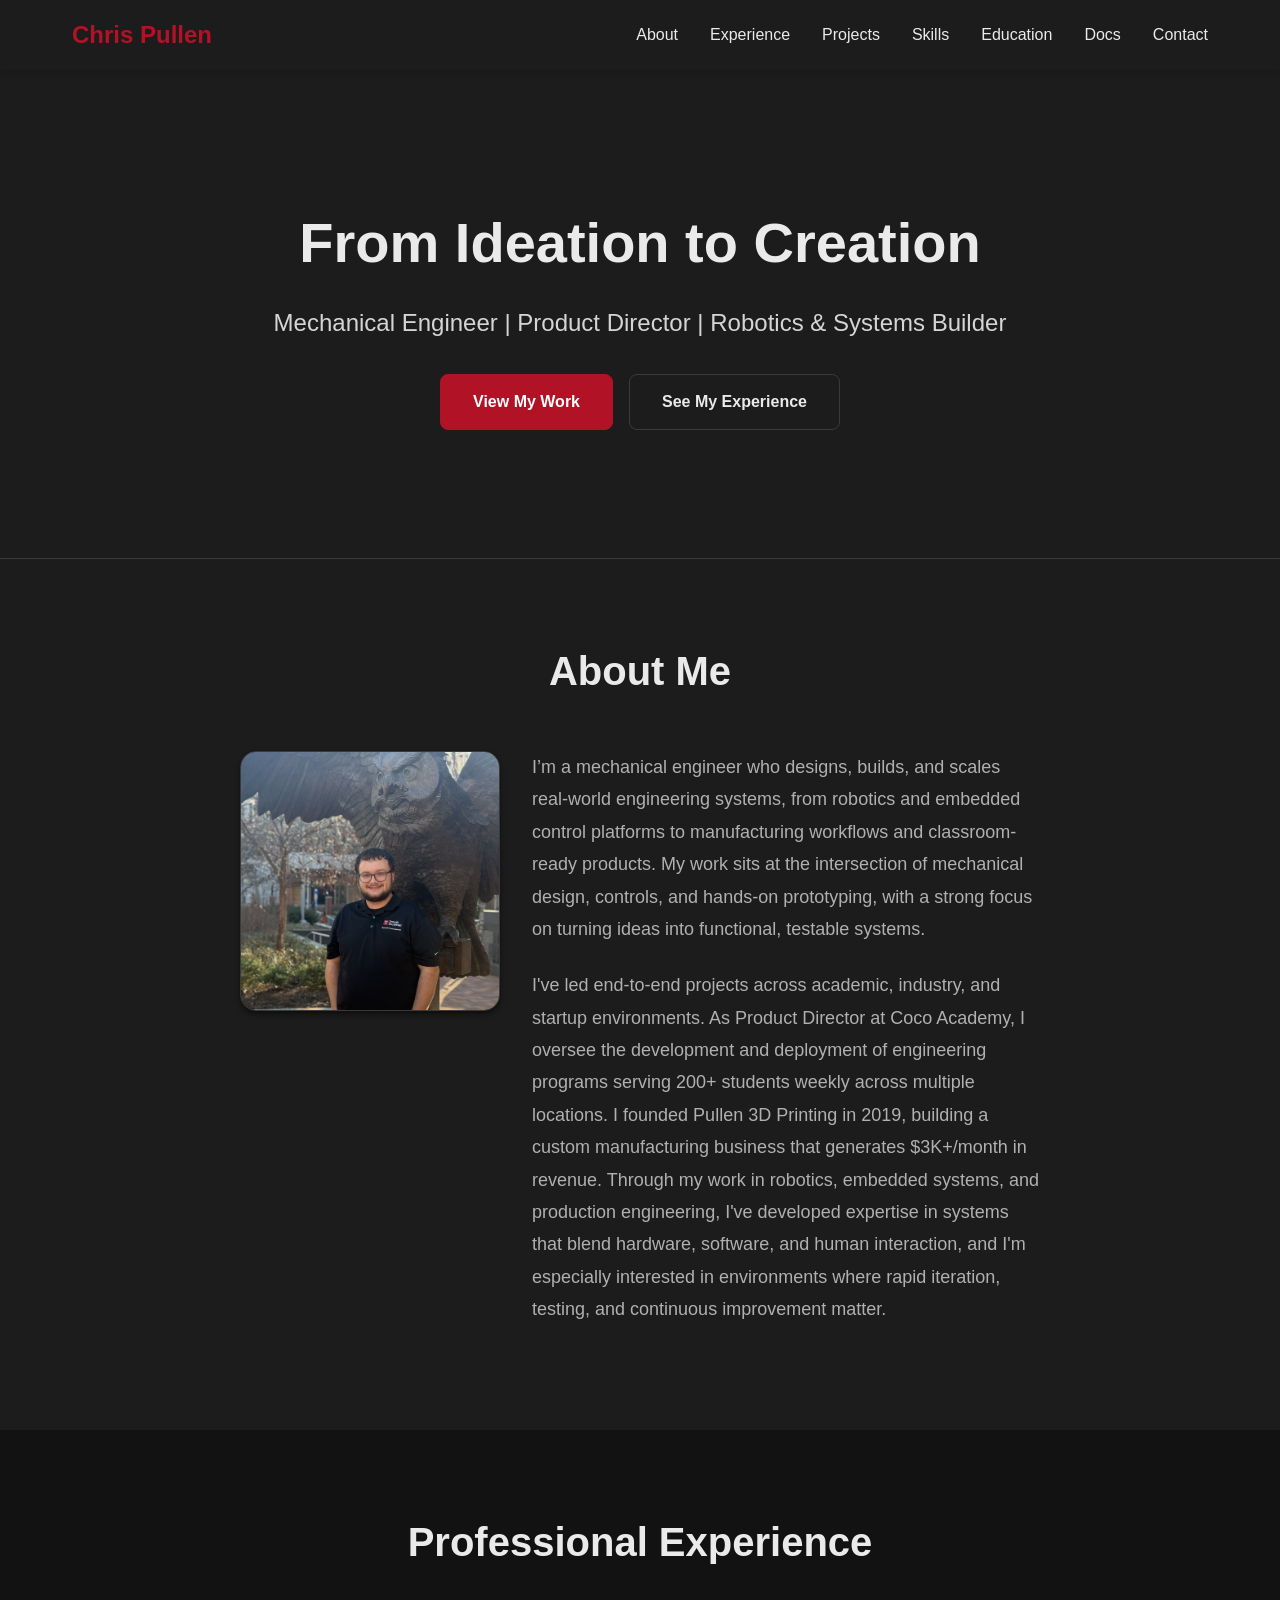
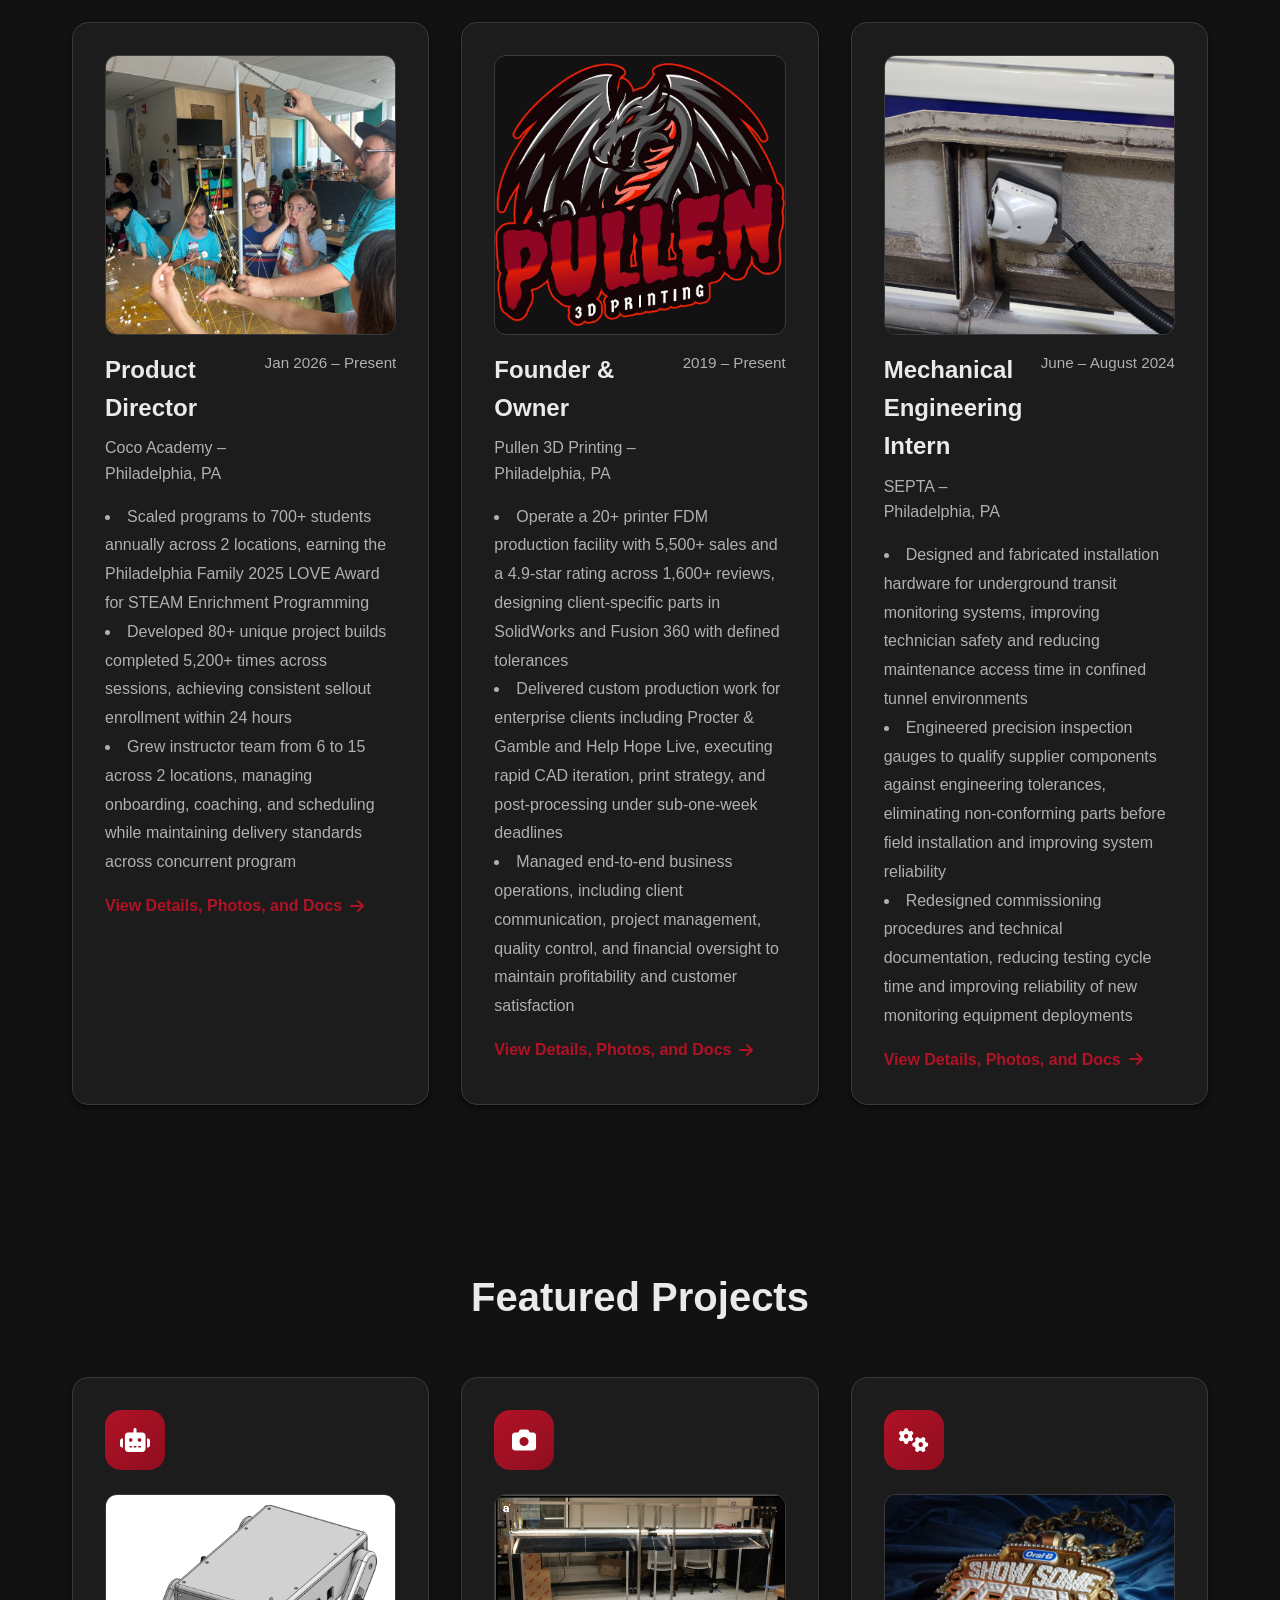
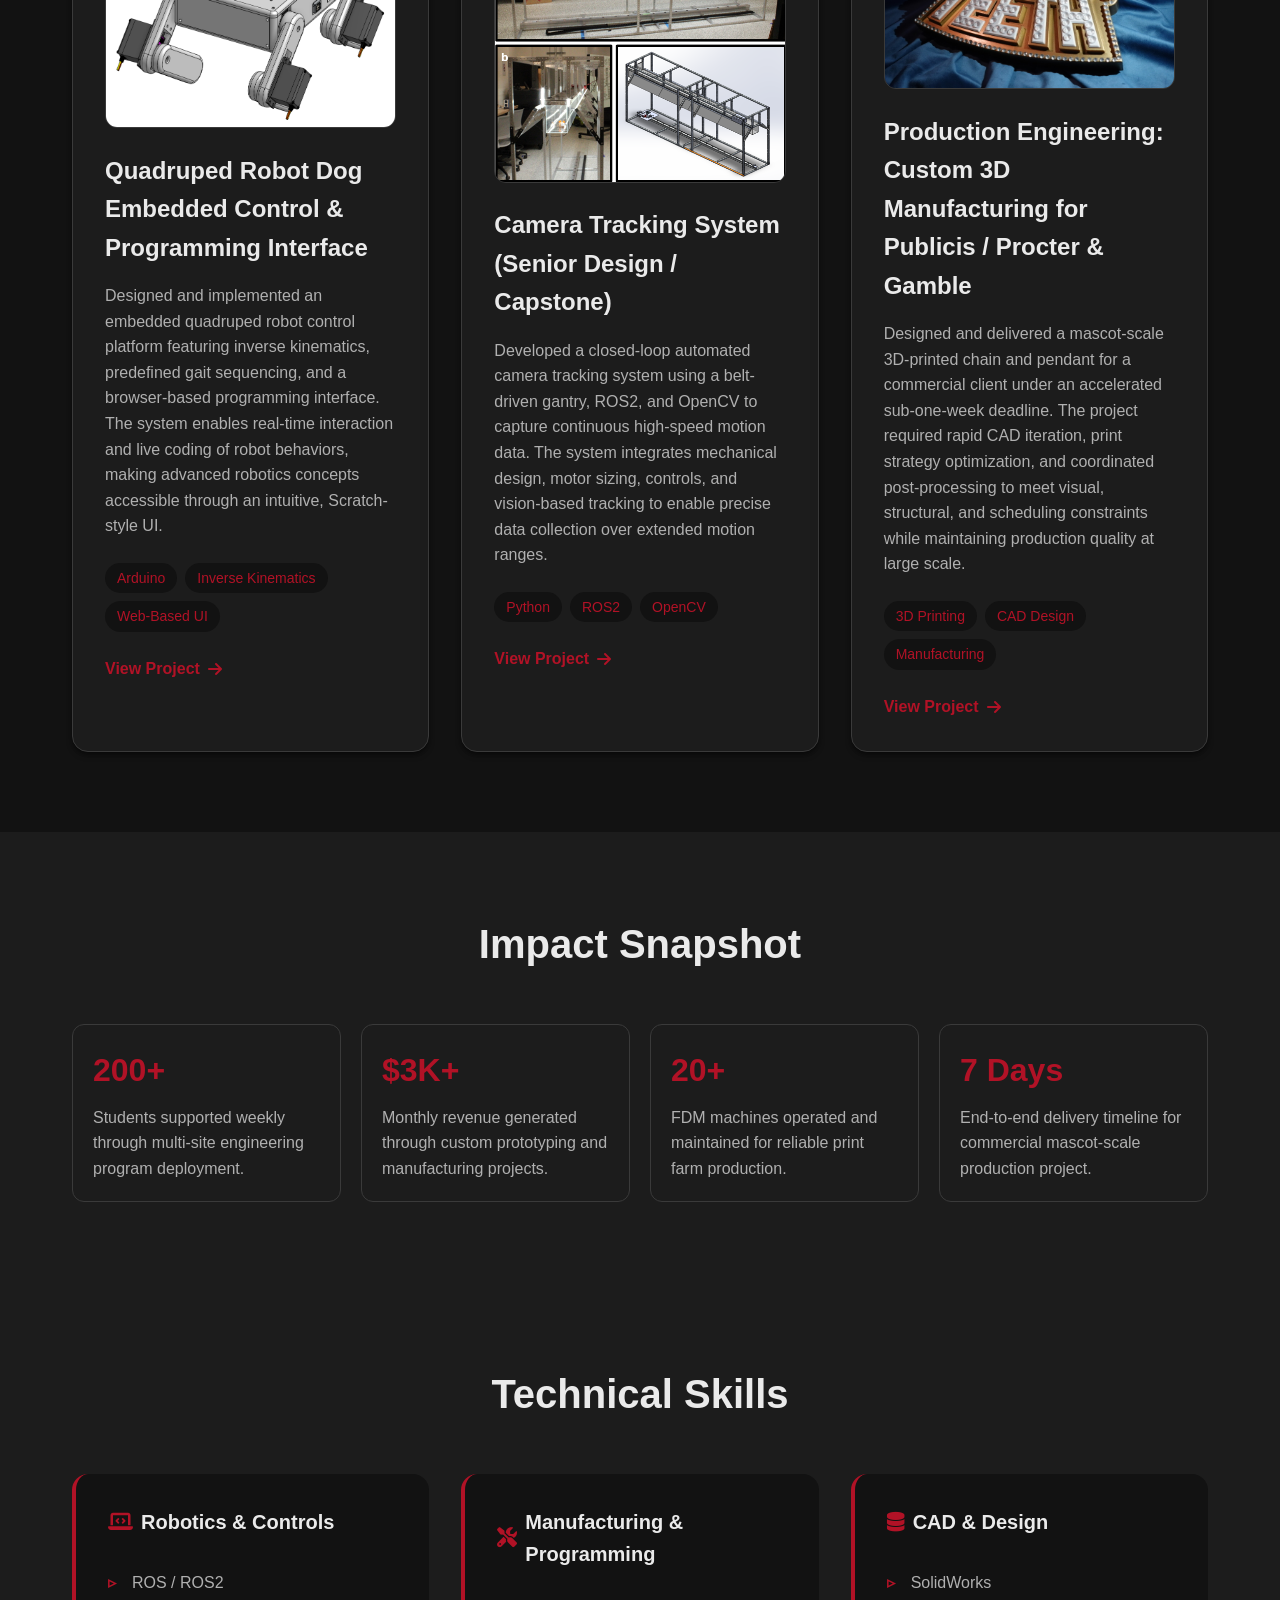
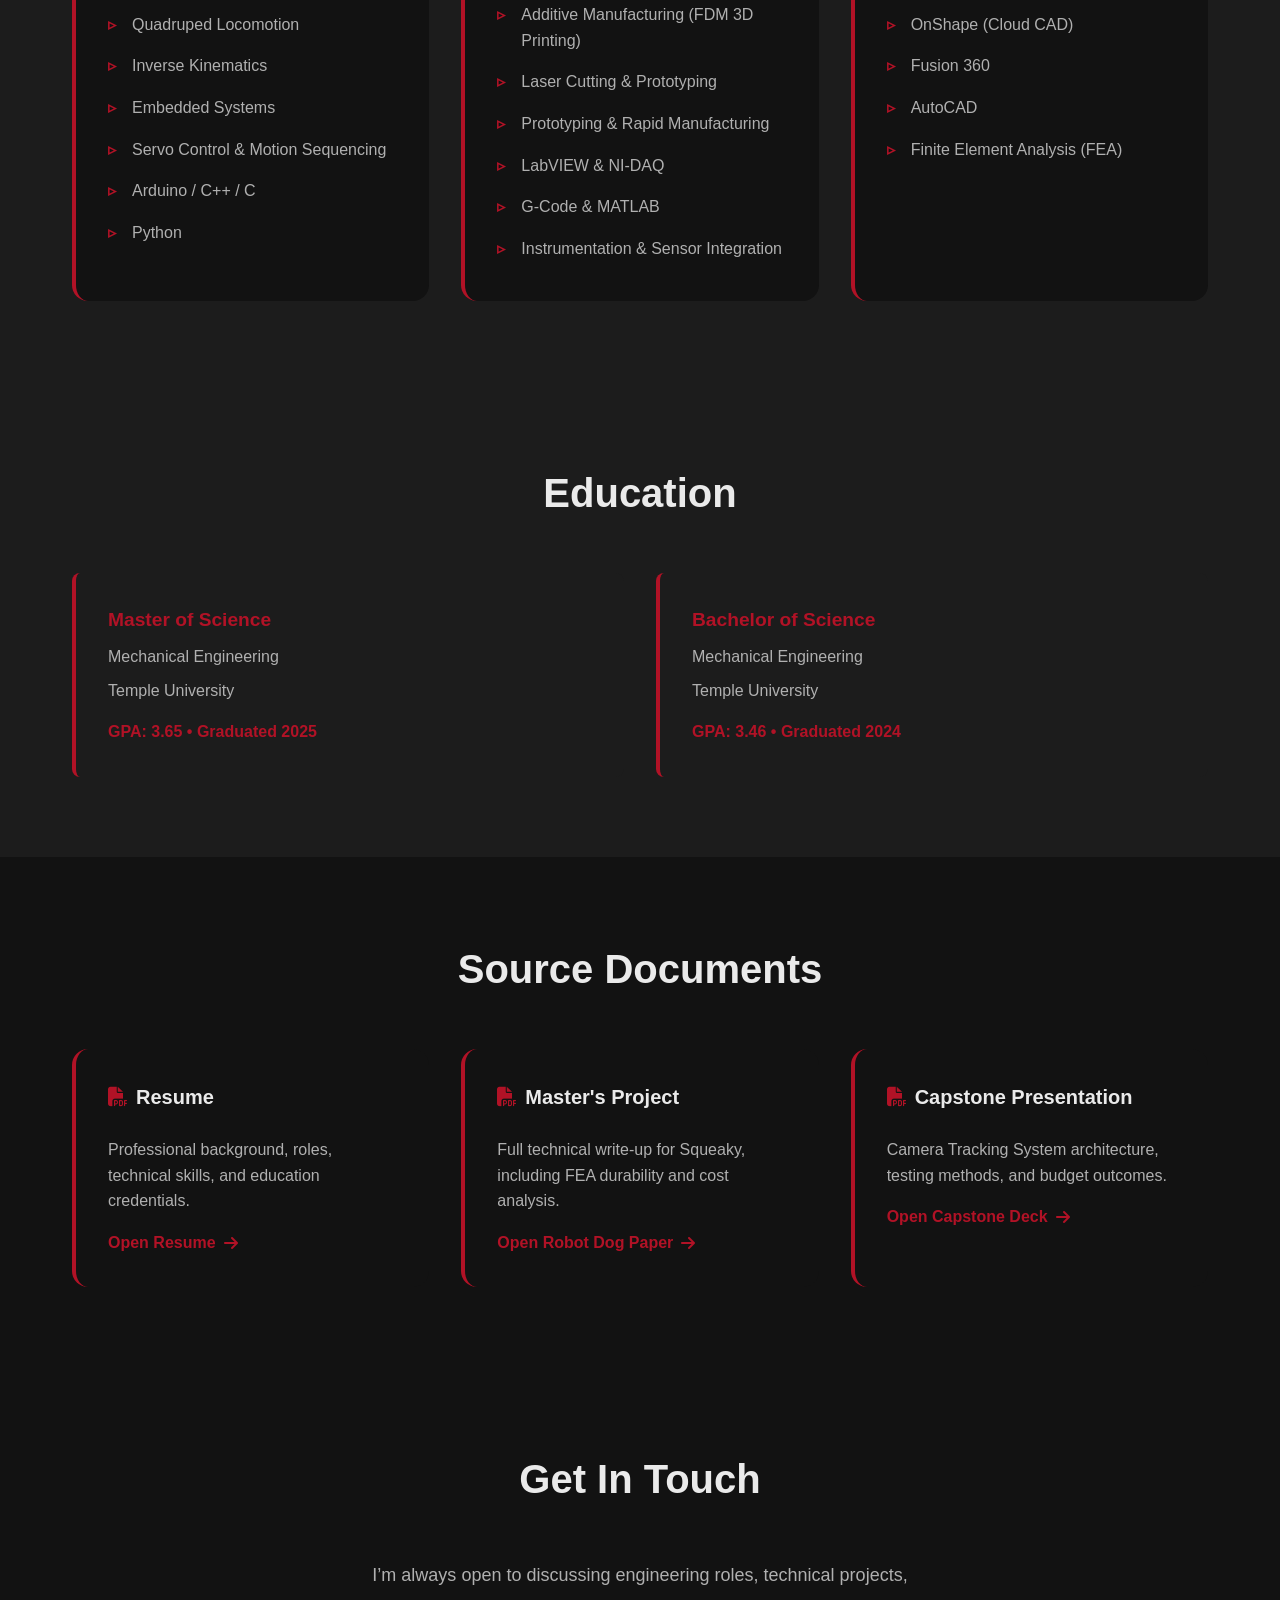
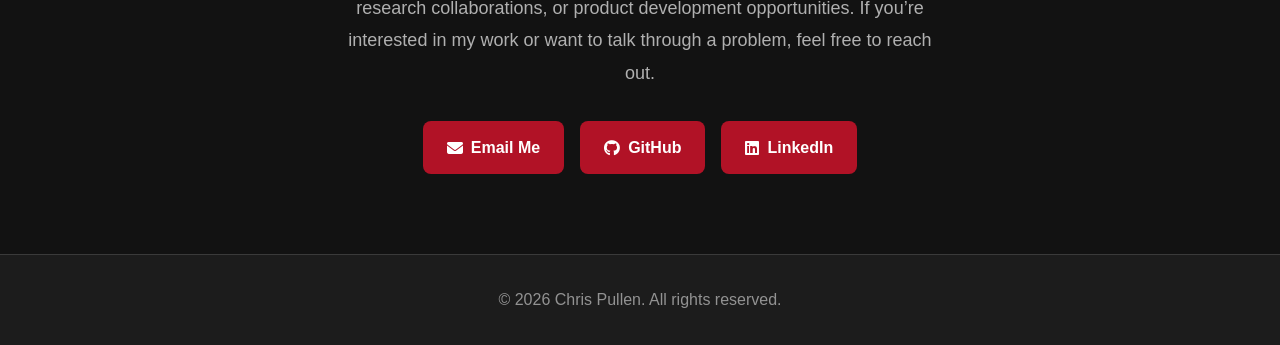
==== commit 19aeb893: "update photos and content for Coco Academy experience page" ====
--- a/index.html
+++ b/index.html
@@ -70,7 +70,7 @@
             <h2 class="section-title">Professional Experience</h2>
             <div class="experience-grid">
                 <div class="experience-card">
-                    <img src="assets/photos/headshot-placeholder.svg" alt="Coco Academy experience photo placeholder" class="experience-thumb">
+                    <img src="assets/photos/Coco_Chris.jpg" alt="Coco Academy experience photo placeholder" class="experience-thumb">
                     <div class="experience-header">
                         <div>
                             <h3 class="experience-title">Product Director</h3>
@@ -79,15 +79,15 @@
                         <span class="experience-date">Jan 2026 – Present</span>
                     </div>
                     <ul class="experience-list">
-                        <li>Led development and launch of weekly engineering programs across multiple locations, supporting 200+ students per week and enabling a 2× enrollment increase</li>
-                        <li>Develop standardized SOPs, training manuals, and operational workflows to ensure consistent execution, safety, and quality at scale</li>
-                        <li>Manage end-to-end project execution including prototyping, fabrication, vendor coordination, materials logistics, scheduling, and continuous process improvement</li>
+                        <li>Scaled programs to 700+ students annually across 2 locations, earning the Philadelphia Family 2025 LOVE Award for STEAM Enrichment Programming</li>
+                        <li>Developed 80+ unique project builds completed 5,200+ times across sessions, achieving consistent sellout enrollment within 24 hours</li>
+                        <li>Grew instructor team from 6 to 15 across 2 locations, managing onboarding, coaching, and scheduling while maintaining delivery standards across concurrent program</li>
                     </ul>
                     <a href="experience/coco-academy.html" class="project-link">View Details, Photos, and Docs <i class="fas fa-arrow-right"></i></a>
                 </div>
 
                 <div class="experience-card">
-                    <img src="assets/photos/manufacturing-print-farm.svg" alt="Pullen 3D Printing production floor" class="experience-thumb">
+                    <img src="assets/photos/Pullen-3D-Printing-Logo-Transparent.png" alt="Pullen 3D Printing production floor" class="experience-thumb">
                     <div class="experience-header">
                         <div>
                             <h3 class="experience-title">Founder & Owner</h3>
@@ -96,15 +96,15 @@
                         <span class="experience-date">2019 – Present</span>
                     </div>
                     <ul class="experience-list">
-                        <li>Built additive manufacturing business generating $3K+/month revenue through custom prototyping and client-specific engineered solutions</li>
-                        <li>Operate and maintain a fleet of 20+ FDM printers, managing production scheduling and quality control</li>
-                        <li>Design mechanical products in CAD (SolidWorks, Fusion 360, OnShape) and deliver tailored manufacturing solutions</li>
+                        <li>Operate a 20+ printer FDM production facility with 5,500+ sales and a 4.9-star rating across 1,600+ reviews, designing client-specific parts in SolidWorks and Fusion 360 with defined tolerances</li>
+                        <li>Delivered custom production work for enterprise clients including Procter & Gamble and Help Hope Live, executing rapid CAD iteration, print strategy, and post-processing under sub-one-week deadlines</li>
+                        <li>Managed end-to-end business operations, including client communication, project management, quality control, and financial oversight to maintain profitability and customer satisfaction</li>
                     </ul>
                     <a href="experience/pullen-3d-printing.html" class="project-link">View Details, Photos, and Docs <i class="fas fa-arrow-right"></i></a>
                 </div>
 
                 <div class="experience-card">
-                    <img src="assets/photos/camera-system.svg" alt="SEPTA tunnel monitoring systems" class="experience-thumb">
+                    <img src="assets/photos/Septa_Camera.jpg" alt="SEPTA tunnel monitoring systems" class="experience-thumb">
                     <div class="experience-header">
                         <div>
                             <h3 class="experience-title">Mechanical Engineering Intern</h3>
@@ -113,9 +113,9 @@
                         <span class="experience-date">June – August 2024</span>
                     </div>
                     <ul class="experience-list">
-                        <li>Designed and fabricated installation hardware for transit monitoring systems, improving safety and maintainability in tunnel environments</li>
-                        <li>Produced precision inspection gauges to qualify supplier-manufactured components and ensure compliance with engineering tolerances</li>
-                        <li>Redesigned system testing procedures and documentation to improve reliability and commissioning workflows</li>
+                        <li>Designed and fabricated installation hardware for underground transit monitoring systems, improving technician safety and reducing maintenance access time in confined tunnel environments</li>
+                        <li>Engineered precision inspection gauges to qualify supplier components against engineering tolerances, eliminating non-conforming parts before field installation and improving system reliability</li>
+                        <li>Redesigned commissioning procedures and technical documentation, reducing testing cycle time and improving reliability of new monitoring equipment deployments</li>
                     </ul>
                     <a href="experience/septa-internship.html" class="project-link">View Details, Photos, and Docs <i class="fas fa-arrow-right"></i></a>
                 </div>
@@ -148,7 +148,7 @@
                     <div class="project-icon">
                         <i class="fas fa-camera"></i>
                     </div>
-                    <img src="assets/photos/camera-system.svg" alt="Automated camera tracking gantry" class="project-thumb">
+                    <img src="assets/photos/Rat Track.png" alt="Automated camera tracking gantry" class="project-thumb">
                     <h3>Camera Tracking System (Senior Design / Capstone)</h3>
                     <p>Developed a closed-loop automated camera tracking system using a belt-driven gantry, ROS2, and OpenCV to capture continuous high-speed motion data. 
                         The system integrates mechanical design, motor sizing, controls, and vision-based tracking to enable precise data collection over extended motion ranges.</p>
@@ -226,7 +226,7 @@
                     <ul>
                         <li>Additive Manufacturing (FDM 3D Printing)</li>
                         <li>Laser Cutting & Prototyping</li>
-                        <li>Fleet Management (20+ Printers)</li>
+                        <li>Prototyping & Rapid Manufacturing</li>
                         <li>LabVIEW & NI-DAQ</li>
                         <li>G-Code & MATLAB</li>
                         <li>Instrumentation & Sensor Integration</li>
--- a/styles.css
+++ b/styles.css
@@ -197,25 +197,34 @@
 
 /* Experience Section */
 .experience {
-    background-color: var(--secondary-color);
+    background-color: var(--bg-light);
 }
 
 .experience-grid {
     display: grid;
+    grid-template-columns: repeat(auto-fit, minmax(300px, 1fr));
     gap: 2rem;
 }
 
 .experience-card {
     background-color: var(--bg-white);
+    border-radius: 1rem;
     padding: 2rem;
-    border-radius: 0.75rem;
-    border-left: 4px solid var(--primary-color);
     border: 1px solid var(--border-color);
     box-shadow: var(--shadow);
+    transition: transform 0.3s ease, box-shadow 0.3s ease;
+}
+
+.experience-card:hover {
+    transform: translateY(-5px);
+    box-shadow: 0 20px 30px rgba(0, 0, 0, 0.45);
 }
 
 .experience-thumb {
     width: 100%;
+    height: clamp(180px, 28vw, 280px);
+    object-fit: cover;
+    display: block;
     border-radius: 0.75rem;
     border: 1px solid var(--border-color);
     background-color: var(--bg-light);
@@ -231,9 +240,9 @@
 }
 
 .experience-title {
-    color: var(--primary-color);
+    color: var(--text-primary);
     margin: 0 0 0.5rem 0;
-    font-size: 1.3rem;
+    font-size: 1.5rem;
 }
 
 .experience-company {
